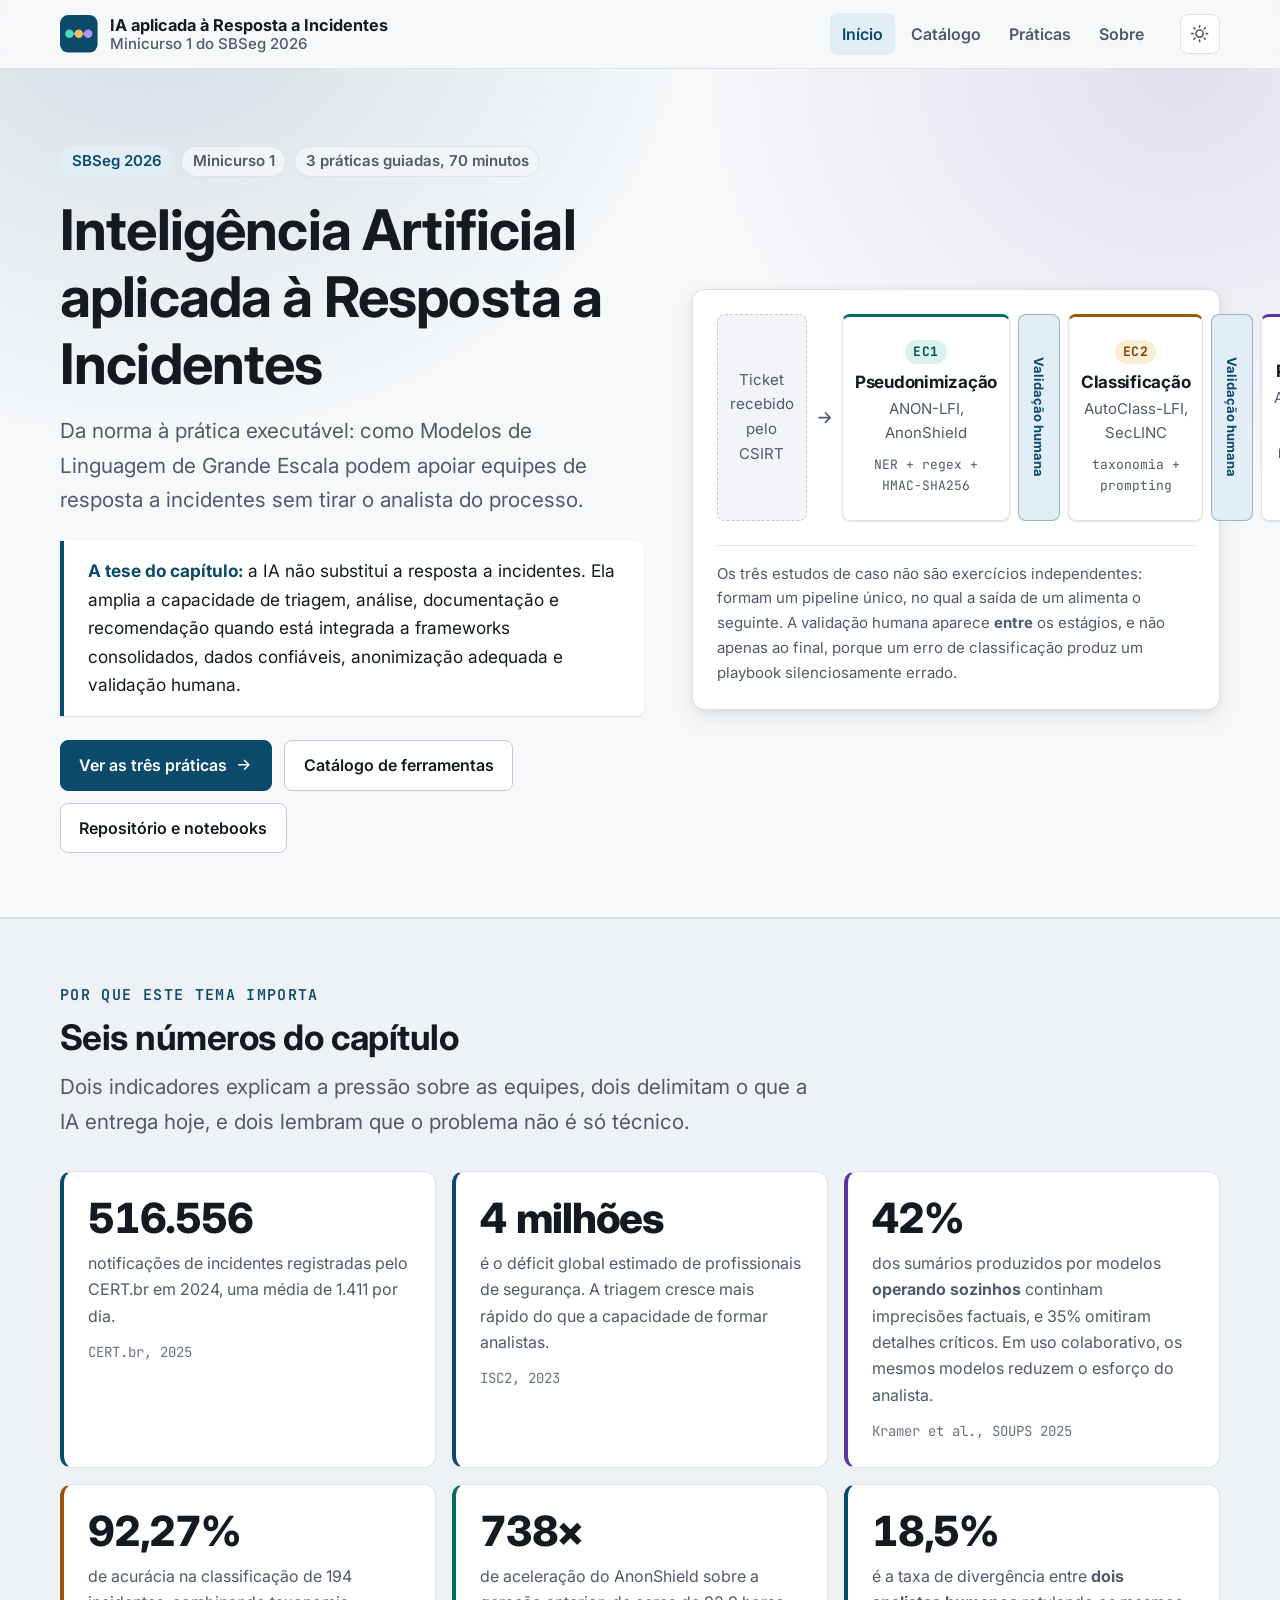
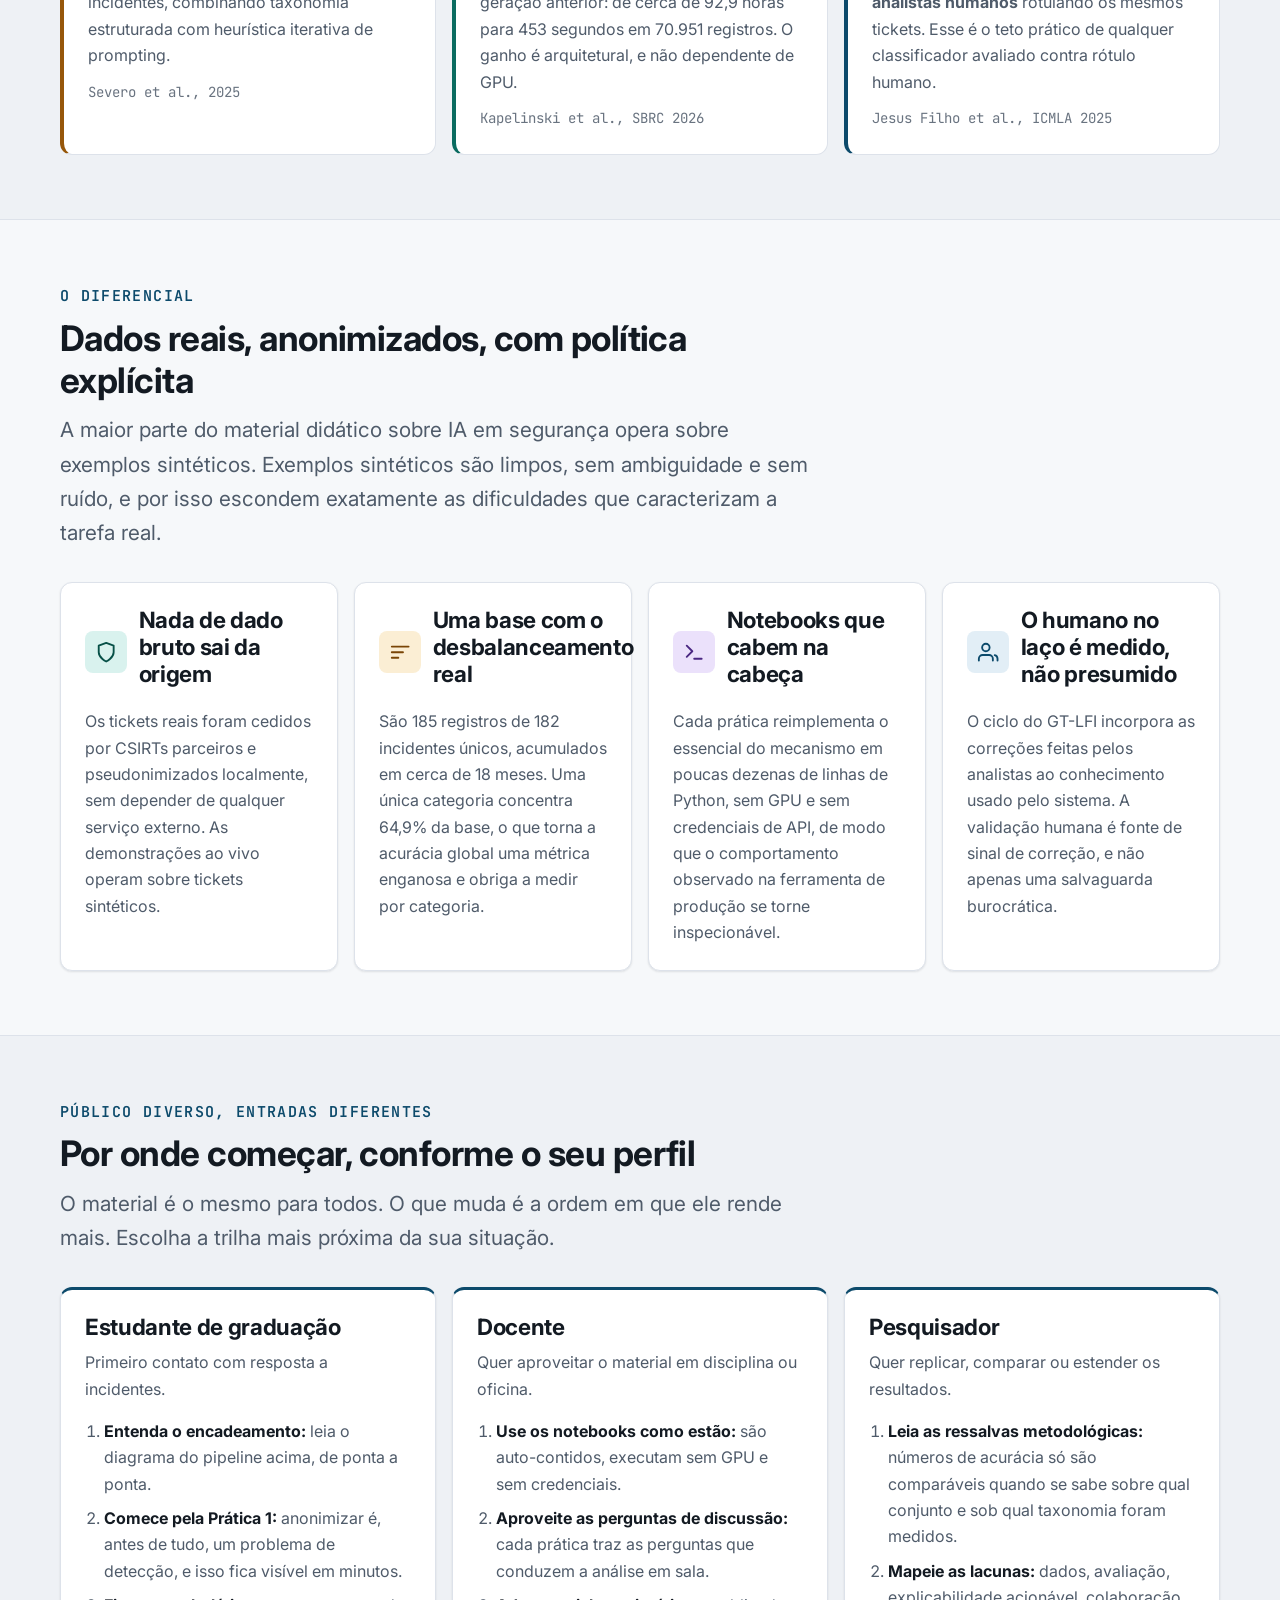
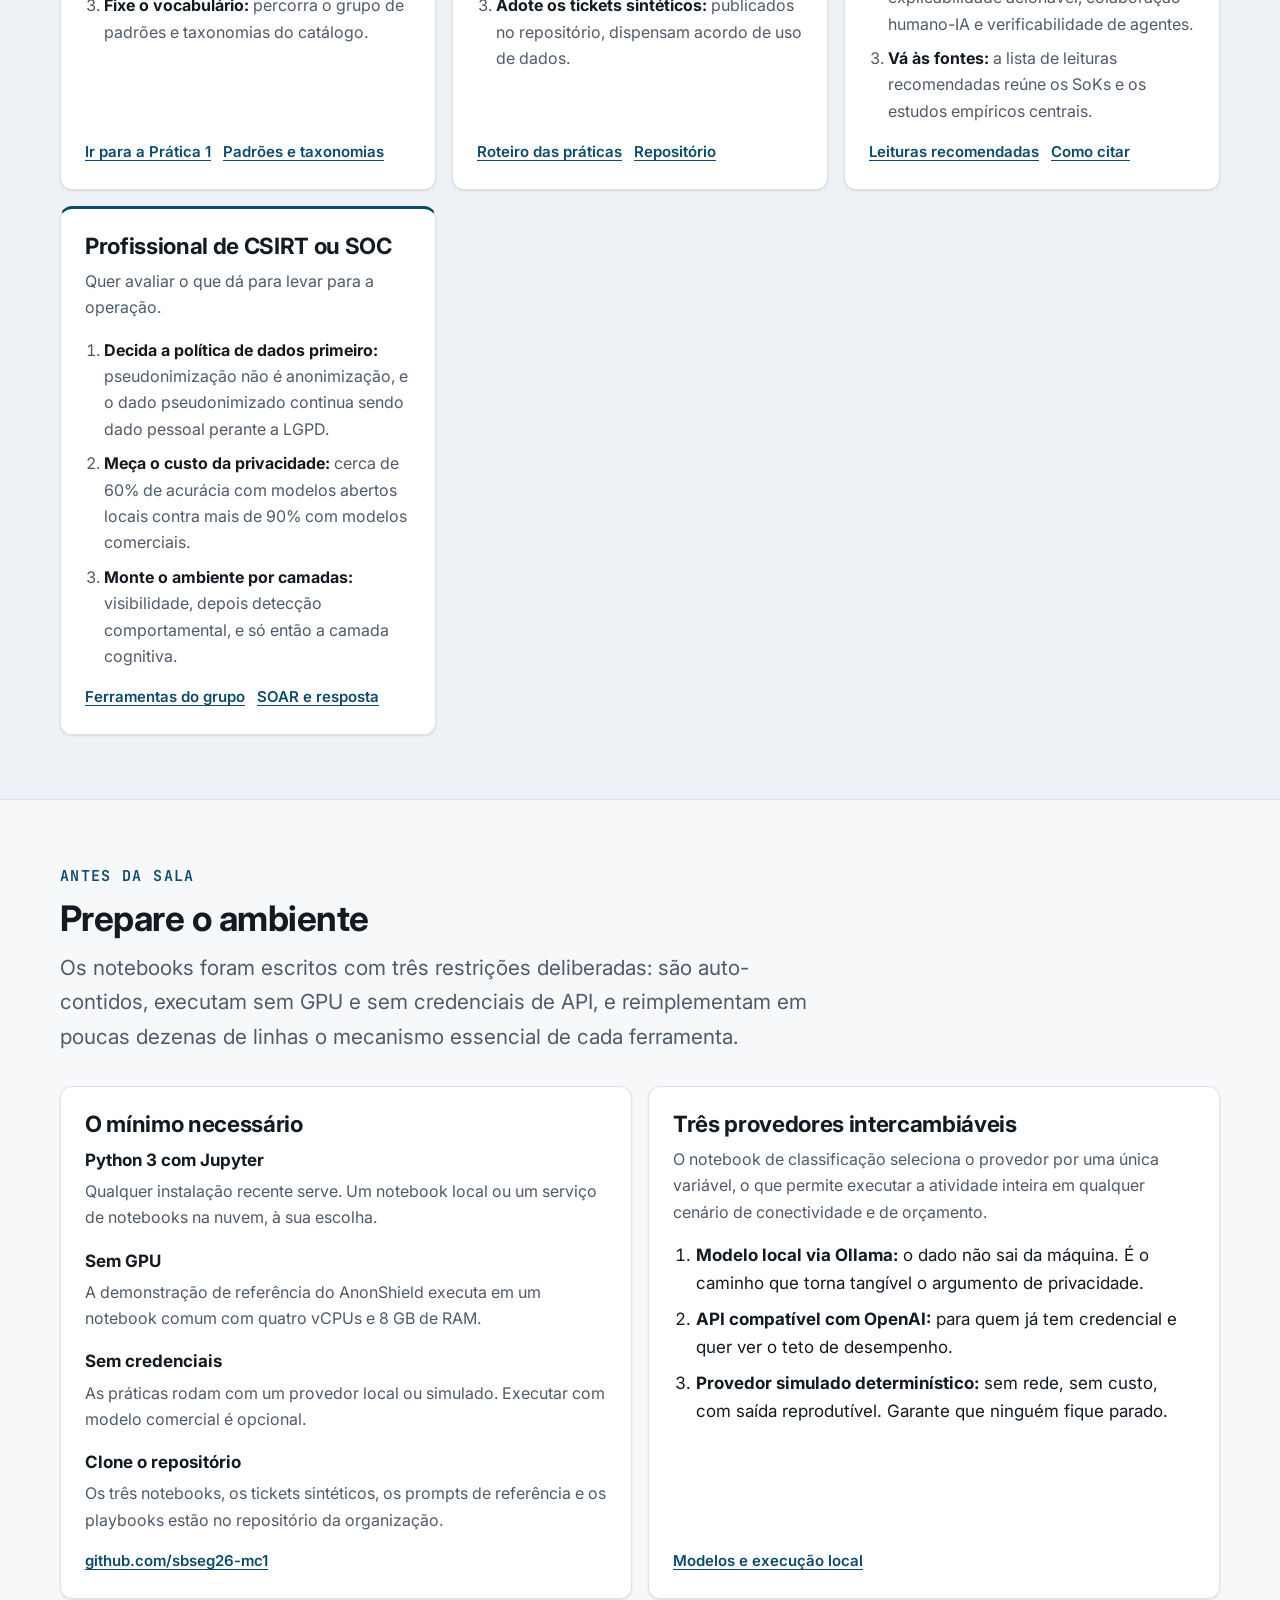
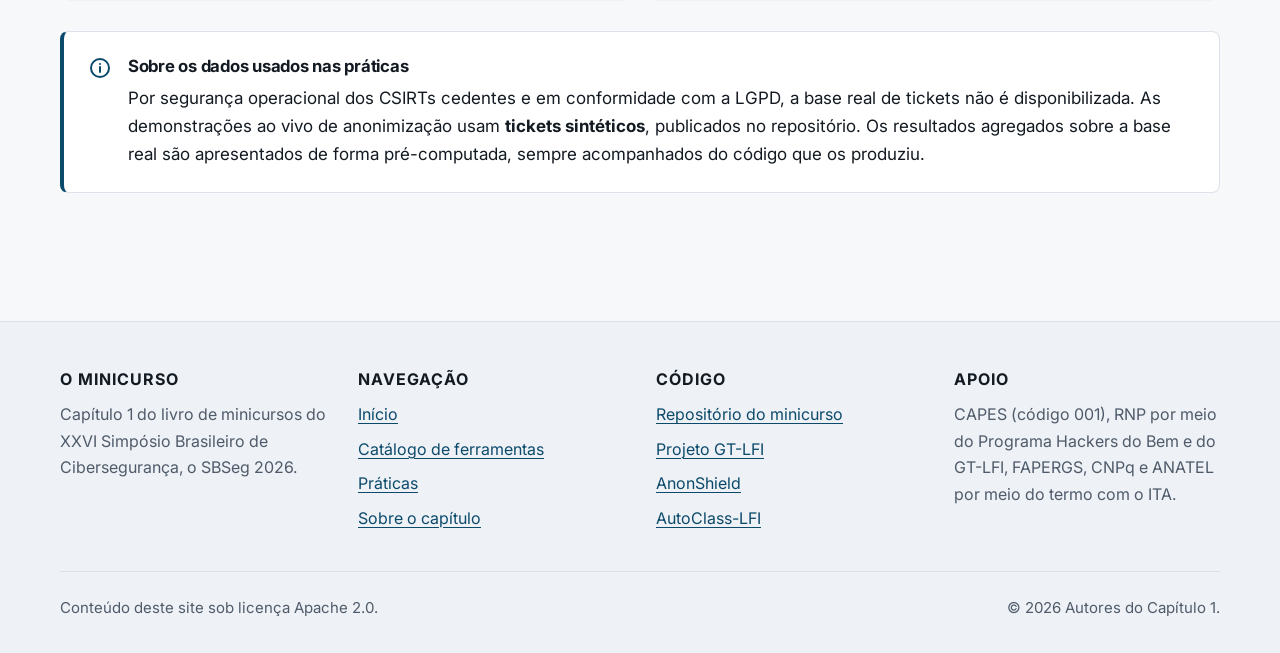
==== index.html @ 05892ab8 "Cria o site e o catálogo do Minicurso 1 do SBSeg 2026 Site estático em quatro páginas, sem etapa de " ====
<!DOCTYPE html>
<html lang="pt-BR" >
<head>
<meta charset="utf-8">
<meta name="viewport" content="width=device-width, initial-scale=1">
<title>Minicurso 1 do SBSeg 2026: IA aplicada à Resposta a Incidentes</title>
<meta name="description" content="Material do Minicurso 1 do SBSeg 2026. Pseudonimização, classificação de incidentes e geração de playbooks com IA, sobre dados reais anonimizados de CSIRTs, com validação humana em cada transição.">
<meta name="theme-color" content="#0c4a6b">
<link rel="icon" href="assets/img/favicon.svg" type="image/svg+xml">
<meta property="og:type" content="website">
<meta property="og:locale" content="pt_BR">
<meta property="og:title" content="Minicurso 1 do SBSeg 2026: IA aplicada à Resposta a Incidentes">
<meta property="og:description" content="Pseudonimização, classificação e geração de playbooks com IA, sobre dados reais anonimizados de CSIRTs.">
<meta property="og:url" content="https://sbseg26-mc1.github.io/">
<link rel="preconnect" href="https://fonts.googleapis.com">
<link rel="preconnect" href="https://fonts.gstatic.com" crossorigin>
<link rel="stylesheet" href="https://fonts.googleapis.com/css2?family=Inter:wght@400;500;600;700;800&amp;family=JetBrains+Mono:wght@400;600;700&amp;display=swap">
<link rel="stylesheet" href="assets/css/site.css">
<script>
  /* Aplica o tema salvo antes da primeira pintura, evitando piscada de cor. */
  (function () {
    try {
      var t = localStorage.getItem("tema");
      if (t) document.documentElement.setAttribute("data-theme", t);
    } catch (e) {}
  })();
</script>
</head>
<body>

<a class="skip-link" href="#conteudo">Pular para o conteúdo</a>

<header class="site-header">
  <div class="wrap site-header__inner">
    <a class="brand" href="index.html">
      <svg class="brand__mark" viewBox="0 0 32 32" aria-hidden="true">
        <rect width="32" height="32" rx="7" fill="#0c4a6b"/>
        <path d="M8 16h16" stroke="#fff" stroke-opacity=".35" stroke-width="2" stroke-linecap="round"/>
        <circle cx="8" cy="16" r="3.6" fill="#4fd8c4"/>
        <circle cx="16" cy="16" r="3.6" fill="#f2be55"/>
        <circle cx="24" cy="16" r="3.6" fill="#b494f5"/>
      </svg>
      <span>
        <span class="brand__name">IA aplicada à Resposta a Incidentes</span>
        <span class="brand__meta">Minicurso 1 do SBSeg 2026</span>
      </span>
    </a>

    <nav class="nav" id="menu" aria-label="Navegação principal">
      <a href="index.html" aria-current="page">Início</a>
      <a href="catalogo.html">Catálogo</a>
      <a href="praticas.html">Práticas</a>
      <a href="sobre.html">Sobre</a>
    </nav>

    <div class="header-actions">
      <button class="icon-btn theme-toggle" type="button" aria-label="Alternar modo claro e escuro">
        <svg class="icon-sun" viewBox="0 0 24 24" fill="none" stroke="currentColor" stroke-width="2" stroke-linecap="round" aria-hidden="true"><circle cx="12" cy="12" r="4.5"/><path d="M12 2v2M12 20v2M4.9 4.9l1.4 1.4M17.7 17.7l1.4 1.4M2 12h2M20 12h2M4.9 19.1l1.4-1.4M17.7 6.3l1.4-1.4"/></svg>
        <svg class="icon-moon" viewBox="0 0 24 24" fill="none" stroke="currentColor" stroke-width="2" stroke-linecap="round" stroke-linejoin="round" aria-hidden="true"><path d="M21 12.8A9 9 0 1 1 11.2 3a7 7 0 0 0 9.8 9.8z"/></svg>
      </button>
      <button class="icon-btn nav-toggle" type="button" aria-expanded="false" aria-controls="menu" aria-label="Abrir e fechar o menu">
        <svg viewBox="0 0 24 24" fill="none" stroke="currentColor" stroke-width="2" stroke-linecap="round" aria-hidden="true"><path d="M3 6h18M3 12h18M3 18h18"/></svg>
      </button>
    </div>
  </div>
</header>

<main id="conteudo">

<!-- ====================== HERO ====================== -->
<section class="hero">
  <div class="wrap hero__grid">
    <div>
      <div class="tag-row" style="margin-bottom: 1.25rem;">
        <span class="tag tag--base">SBSeg 2026</span>
        <span class="tag">Minicurso 1</span>
        <span class="tag">3 práticas guiadas, 70 minutos</span>
      </div>

      <h1>Inteligência Artificial aplicada à Resposta a Incidentes</h1>

      <p class="hero__lead">
        Da norma à prática executável: como Modelos de Linguagem de Grande Escala
        podem apoiar equipes de resposta a incidentes sem tirar o analista do
        processo.
      </p>

      <p class="hero__thesis">
        <strong>A tese do capítulo:</strong> a IA não substitui a resposta a
        incidentes. Ela amplia a capacidade de triagem, análise, documentação e
        recomendação quando está integrada a frameworks consolidados, dados
        confiáveis, anonimização adequada e validação humana.
      </p>

      <div class="btn-row">
        <a class="btn btn--primary" href="praticas.html">
          Ver as três práticas
          <svg viewBox="0 0 24 24" fill="none" stroke="currentColor" stroke-width="2" stroke-linecap="round" stroke-linejoin="round" aria-hidden="true"><path d="M5 12h14M13 6l6 6-6 6"/></svg>
        </a>
        <a class="btn" href="catalogo.html">Catálogo de ferramentas</a>
        <a class="btn" href="https://github.com/sbseg26-mc1">Repositório e notebooks</a>
      </div>
    </div>

    <!-- Diagrama do pipeline -->
    <div class="pipeline">
      <ol class="flow">
        <li class="flow__io">Ticket recebido pelo CSIRT</li>

        <li class="flow__arrow" aria-hidden="true">
          <svg viewBox="0 0 24 24" fill="none" stroke="currentColor" stroke-width="2" stroke-linecap="round" stroke-linejoin="round"><path d="M5 12h14M13 6l6 6-6 6"/></svg>
        </li>

        <li class="flow__stage flow__stage--ec1">
          <span class="flow__badge">EC1</span>
          <h3>Pseudonimização</h3>
          <p class="flow__tools">ANON-LFI, AnonShield</p>
          <p class="flow__note">NER + regex + HMAC-SHA256</p>
        </li>

        <li class="flow__gate">Validação humana</li>

        <li class="flow__stage flow__stage--ec2">
          <span class="flow__badge">EC2</span>
          <h3>Classificação</h3>
          <p class="flow__tools">AutoClass-LFI, SecLINC</p>
          <p class="flow__note">taxonomia + prompting</p>
        </li>

        <li class="flow__gate">Validação humana</li>

        <li class="flow__stage flow__stage--ec3">
          <span class="flow__badge">EC3</span>
          <h3>Playbook</h3>
          <p class="flow__tools">AutoClass-LFI</p>
          <p class="flow__note">Markdown, Ansible, CACAO</p>
        </li>

        <li class="flow__arrow" aria-hidden="true">
          <svg viewBox="0 0 24 24" fill="none" stroke="currentColor" stroke-width="2" stroke-linecap="round" stroke-linejoin="round"><path d="M5 12h14M13 6l6 6-6 6"/></svg>
        </li>

        <li class="flow__io">Resposta documentada e auditável</li>
      </ol>

      <p class="pipeline__caption">
        Os três estudos de caso não são exercícios independentes: formam um
        pipeline único, no qual a saída de um alimenta o seguinte. A validação
        humana aparece <strong>entre</strong> os estágios, e não apenas ao final,
        porque um erro de classificação produz um playbook silenciosamente errado.
      </p>
    </div>
  </div>
</section>

<!-- ====================== NÚMEROS ====================== -->
<section class="section section--alt">
  <div class="wrap">
    <div class="section__head">
      <span class="eyebrow">Por que este tema importa</span>
      <h2>Seis números do capítulo</h2>
      <p>
        Dois indicadores explicam a pressão sobre as equipes, dois delimitam o
        que a IA entrega hoje, e dois lembram que o problema não é só técnico.
      </p>
    </div>

    <div class="grid grid--wide">
      <div class="stat">
        <span class="stat__value">516.556</span>
        <span class="stat__label">
          notificações de incidentes registradas pelo CERT.br em 2024, uma média
          de 1.411 por dia.
        </span>
        <span class="stat__source">CERT.br, 2025</span>
      </div>

      <div class="stat">
        <span class="stat__value">4 milhões</span>
        <span class="stat__label">
          é o déficit global estimado de profissionais de segurança. A triagem
          cresce mais rápido do que a capacidade de formar analistas.
        </span>
        <span class="stat__source">ISC2, 2023</span>
      </div>

      <div class="stat stat--ec3">
        <span class="stat__value">42%</span>
        <span class="stat__label">
          dos sumários produzidos por modelos <strong>operando sozinhos</strong>
          continham imprecisões factuais, e 35% omitiram detalhes críticos. Em
          uso colaborativo, os mesmos modelos reduzem o esforço do analista.
        </span>
        <span class="stat__source">Kramer et al., SOUPS 2025</span>
      </div>

      <div class="stat stat--ec2">
        <span class="stat__value">92,27%</span>
        <span class="stat__label">
          de acurácia na classificação de 194 incidentes, combinando taxonomia
          estruturada com heurística iterativa de prompting.
        </span>
        <span class="stat__source">Severo et al., 2025</span>
      </div>

      <div class="stat stat--ec1">
        <span class="stat__value">738×</span>
        <span class="stat__label">
          de aceleração do AnonShield sobre a geração anterior: de cerca de 92,9
          horas para 453 segundos em 70.951 registros. O ganho é arquitetural, e
          não dependente de GPU.
        </span>
        <span class="stat__source">Kapelinski et al., SBRC 2026</span>
      </div>

      <div class="stat">
        <span class="stat__value">18,5%</span>
        <span class="stat__label">
          é a taxa de divergência entre <strong>dois analistas humanos</strong>
          rotulando os mesmos tickets. Esse é o teto prático de qualquer
          classificador avaliado contra rótulo humano.
        </span>
        <span class="stat__source">Jesus Filho et al., ICMLA 2025</span>
      </div>
    </div>
  </div>
</section>

<!-- ====================== O QUE TORNA ESTE MINICURSO DIFERENTE ====================== -->
<section class="section">
  <div class="wrap">
    <div class="section__head">
      <span class="eyebrow">O diferencial</span>
      <h2>Dados reais, anonimizados, com política explícita</h2>
      <p>
        A maior parte do material didático sobre IA em segurança opera sobre
        exemplos sintéticos. Exemplos sintéticos são limpos, sem ambiguidade e
        sem ruído, e por isso escondem exatamente as dificuldades que
        caracterizam a tarefa real.
      </p>
    </div>

    <div class="grid">
      <article class="card card--ec1">
        <div class="card__top">
          <span class="card__icon">
            <svg viewBox="0 0 24 24" fill="none" stroke="currentColor" stroke-width="2" stroke-linecap="round" stroke-linejoin="round" aria-hidden="true"><path d="M12 22s8-4 8-10V5l-8-3-8 3v7c0 6 8 10 8 10z"/></svg>
          </span>
          <h3>Nada de dado bruto sai da origem</h3>
        </div>
        <p>
          Os tickets reais foram cedidos por CSIRTs parceiros e pseudonimizados
          localmente, sem depender de qualquer serviço externo. As demonstrações
          ao vivo operam sobre tickets sintéticos.
        </p>
      </article>

      <article class="card card--ec2">
        <div class="card__top">
          <span class="card__icon">
            <svg viewBox="0 0 24 24" fill="none" stroke="currentColor" stroke-width="2" stroke-linecap="round" stroke-linejoin="round" aria-hidden="true"><path d="M3 6h18M3 12h12M3 18h7"/></svg>
          </span>
          <h3>Uma base com o desbalanceamento real</h3>
        </div>
        <p>
          São 185 registros de 182 incidentes únicos, acumulados em cerca de 18
          meses. Uma única categoria concentra 64,9% da base, o que torna a
          acurácia global uma métrica enganosa e obriga a medir por categoria.
        </p>
      </article>

      <article class="card card--ec3">
        <div class="card__top">
          <span class="card__icon">
            <svg viewBox="0 0 24 24" fill="none" stroke="currentColor" stroke-width="2" stroke-linecap="round" stroke-linejoin="round" aria-hidden="true"><path d="M4 17l6-6-6-6M12 19h8"/></svg>
          </span>
          <h3>Notebooks que cabem na cabeça</h3>
        </div>
        <p>
          Cada prática reimplementa o essencial do mecanismo em poucas dezenas de
          linhas de Python, sem GPU e sem credenciais de API, de modo que o
          comportamento observado na ferramenta de produção se torne
          inspecionável.
        </p>
      </article>

      <article class="card">
        <div class="card__top">
          <span class="card__icon">
            <svg viewBox="0 0 24 24" fill="none" stroke="currentColor" stroke-width="2" stroke-linecap="round" stroke-linejoin="round" aria-hidden="true"><path d="M17 21v-2a4 4 0 0 0-4-4H6a4 4 0 0 0-4 4v2"/><circle cx="9.5" cy="7" r="4"/><path d="M22 21v-2a4 4 0 0 0-3-3.87"/></svg>
          </span>
          <h3>O humano no laço é medido, não presumido</h3>
        </div>
        <p>
          O ciclo do GT-LFI incorpora as correções feitas pelos analistas ao
          conhecimento usado pelo sistema. A validação humana é fonte de sinal de
          correção, e não apenas uma salvaguarda burocrática.
        </p>
      </article>
    </div>
  </div>
</section>

<!-- ====================== TRILHAS POR PERFIL ====================== -->
<section class="section section--alt">
  <div class="wrap">
    <div class="section__head">
      <span class="eyebrow">Público diverso, entradas diferentes</span>
      <h2>Por onde começar, conforme o seu perfil</h2>
      <p>
        O material é o mesmo para todos. O que muda é a ordem em que ele rende
        mais. Escolha a trilha mais próxima da sua situação.
      </p>
    </div>

    <div class="grid grid--wide">
      <article class="card track">
        <h3>Estudante de graduação</h3>
        <p>Primeiro contato com resposta a incidentes.</p>
        <ol>
          <li><strong>Entenda o encadeamento:</strong> leia o diagrama do pipeline acima, de ponta a ponta.</li>
          <li><strong>Comece pela Prática 1:</strong> anonimizar é, antes de tudo, um problema de detecção, e isso fica visível em minutos.</li>
          <li><strong>Fixe o vocabulário:</strong> percorra o grupo de padrões e taxonomias do catálogo.</li>
        </ol>
        <div class="card__links">
          <a href="praticas.html#pratica-1">Ir para a Prática 1</a>
          <a href="catalogo.html#padroes">Padrões e taxonomias</a>
        </div>
      </article>

      <article class="card track">
        <h3>Docente</h3>
        <p>Quer aproveitar o material em disciplina ou oficina.</p>
        <ol>
          <li><strong>Use os notebooks como estão:</strong> são auto-contidos, executam sem GPU e sem credenciais.</li>
          <li><strong>Aproveite as perguntas de discussão:</strong> cada prática traz as perguntas que conduzem a análise em sala.</li>
          <li><strong>Adote os tickets sintéticos:</strong> publicados no repositório, dispensam acordo de uso de dados.</li>
        </ol>
        <div class="card__links">
          <a href="praticas.html">Roteiro das práticas</a>
          <a href="https://github.com/sbseg26-mc1">Repositório</a>
        </div>
      </article>

      <article class="card track">
        <h3>Pesquisador</h3>
        <p>Quer replicar, comparar ou estender os resultados.</p>
        <ol>
          <li><strong>Leia as ressalvas metodológicas:</strong> números de acurácia só são comparáveis quando se sabe sobre qual conjunto e sob qual taxonomia foram medidos.</li>
          <li><strong>Mapeie as lacunas:</strong> dados, avaliação, explicabilidade acionável, colaboração humano-IA e verificabilidade de agentes.</li>
          <li><strong>Vá às fontes:</strong> a lista de leituras recomendadas reúne os SoKs e os estudos empíricos centrais.</li>
        </ol>
        <div class="card__links">
          <a href="sobre.html#leituras">Leituras recomendadas</a>
          <a href="sobre.html#como-citar">Como citar</a>
        </div>
      </article>

      <article class="card track">
        <h3>Profissional de CSIRT ou SOC</h3>
        <p>Quer avaliar o que dá para levar para a operação.</p>
        <ol>
          <li><strong>Decida a política de dados primeiro:</strong> pseudonimização não é anonimização, e o dado pseudonimizado continua sendo dado pessoal perante a LGPD.</li>
          <li><strong>Meça o custo da privacidade:</strong> cerca de 60% de acurácia com modelos abertos locais contra mais de 90% com modelos comerciais.</li>
          <li><strong>Monte o ambiente por camadas:</strong> visibilidade, depois detecção comportamental, e só então a camada cognitiva.</li>
        </ol>
        <div class="card__links">
          <a href="catalogo.html#grupo">Ferramentas do grupo</a>
          <a href="catalogo.html#soar">SOAR e resposta</a>
        </div>
      </article>
    </div>
  </div>
</section>

<!-- ====================== PREPARO ====================== -->
<section class="section">
  <div class="wrap">
    <div class="section__head">
      <span class="eyebrow">Antes da sala</span>
      <h2>Prepare o ambiente</h2>
      <p>
        Os notebooks foram escritos com três restrições deliberadas: são
        auto-contidos, executam sem GPU e sem credenciais de API, e
        reimplementam em poucas dezenas de linhas o mecanismo essencial de cada
        ferramenta.
      </p>
    </div>

    <div class="grid grid--2">
      <div class="card">
        <h3>O mínimo necessário</h3>
        <dl class="deflist">
          <dt>Python 3 com Jupyter</dt>
          <dd>Qualquer instalação recente serve. Um notebook local ou um serviço de notebooks na nuvem, à sua escolha.</dd>
          <dt>Sem GPU</dt>
          <dd>A demonstração de referência do AnonShield executa em um notebook comum com quatro vCPUs e 8 GB de RAM.</dd>
          <dt>Sem credenciais</dt>
          <dd>As práticas rodam com um provedor local ou simulado. Executar com modelo comercial é opcional.</dd>
          <dt>Clone o repositório</dt>
          <dd>Os três notebooks, os tickets sintéticos, os prompts de referência e os playbooks estão no repositório da organização.</dd>
        </dl>
        <div class="card__links">
          <a href="https://github.com/sbseg26-mc1">github.com/sbseg26-mc1</a>
        </div>
      </div>

      <div class="card">
        <h3>Três provedores intercambiáveis</h3>
        <p>
          O notebook de classificação seleciona o provedor por uma única
          variável, o que permite executar a atividade inteira em qualquer
          cenário de conectividade e de orçamento.
        </p>
        <ol>
          <li><strong>Modelo local via Ollama:</strong> o dado não sai da máquina. É o caminho que torna tangível o argumento de privacidade.</li>
          <li><strong>API compatível com OpenAI:</strong> para quem já tem credencial e quer ver o teto de desempenho.</li>
          <li><strong>Provedor simulado determinístico:</strong> sem rede, sem custo, com saída reprodutível. Garante que ninguém fique parado.</li>
        </ol>
        <div class="card__links">
          <a href="catalogo.html#modelos">Modelos e execução local</a>
        </div>
      </div>
    </div>

    <div class="callout" style="margin-top: 2rem;">
      <span class="callout__icon">
        <svg viewBox="0 0 24 24" fill="none" stroke="currentColor" stroke-width="2" stroke-linecap="round" stroke-linejoin="round" aria-hidden="true"><circle cx="12" cy="12" r="9"/><path d="M12 16v-5M12 8h.01"/></svg>
      </span>
      <div>
        <h3>Sobre os dados usados nas práticas</h3>
        <p>
          Por segurança operacional dos CSIRTs cedentes e em conformidade com a
          LGPD, a base real de tickets não é disponibilizada. As demonstrações ao
          vivo de anonimização usam <strong>tickets sintéticos</strong>,
          publicados no repositório. Os resultados agregados sobre a base real
          são apresentados de forma pré-computada, sempre acompanhados do código
          que os produziu.
        </p>
      </div>
    </div>
  </div>
</section>

</main>

<footer class="site-footer">
  <div class="wrap">
    <div class="site-footer__grid">
      <div>
        <h4>O minicurso</h4>
        <p>
          Capítulo 1 do livro de minicursos do XXVI Simpósio Brasileiro de
          Cibersegurança, o SBSeg 2026.
        </p>
      </div>
      <div>
        <h4>Navegação</h4>
        <ul>
          <li><a href="index.html">Início</a></li>
          <li><a href="catalogo.html">Catálogo de ferramentas</a></li>
          <li><a href="praticas.html">Práticas</a></li>
          <li><a href="sobre.html">Sobre o capítulo</a></li>
        </ul>
      </div>
      <div>
        <h4>Código</h4>
        <ul>
          <li><a href="https://github.com/sbseg26-mc1">Repositório do minicurso</a></li>
          <li><a href="https://gt-rnp-lfi.github.io/home/">Projeto GT-LFI</a></li>
          <li><a href="https://github.com/AnonShield/tool">AnonShield</a></li>
          <li><a href="https://github.com/gt-rnp-lfi/lfi-autoclass">AutoClass-LFI</a></li>
        </ul>
      </div>
      <div>
        <h4>Apoio</h4>
        <p>
          CAPES (código 001), RNP por meio do Programa Hackers do Bem e do
          GT-LFI, FAPERGS, CNPq e ANATEL por meio do termo com o ITA.
        </p>
      </div>
    </div>

    <div class="site-footer__bottom">
      <span>Conteúdo deste site sob licença Apache 2.0.</span>
      <span>&copy; <span data-ano>2026</span> Autores do Capítulo 1.</span>
    </div>
  </div>
</footer>

<script src="assets/js/site.js" defer></script>
</body>
</html>
---- assets/css/site.css ----
/* =========================================================================
   Minicurso 1 do SBSeg 2026
   Inteligência Artificial aplicada à Resposta a Incidentes
   Folha de estilo única. Sem framework, sem build.
   ========================================================================= */

/* -------------------------------------------------------------------------
   1. Tokens
   ------------------------------------------------------------------------- */

:root {
  /* Neutros */
  --bg: #f6f8fa;
  --bg-alt: #eef1f5;
  --surface: #ffffff;
  --surface-2: #f2f4f8;
  --border: #dde2ea;
  --border-strong: #c3ccd8;
  --text: #131a22;
  --text-muted: #4f5b6a;

  /* Primária */
  --primary: #0c4a6b;
  --primary-hover: #073650;
  --primary-soft: #e2eef6;
  --primary-contrast: #ffffff;

  /* Acentos dos três estudos de caso */
  --ec1: #0a6b60;
  --ec1-bg: #d9f2ee;
  --ec1-fg: #075047;

  --ec2: #96570a;
  --ec2-bg: #fbeed4;
  --ec2-fg: #7a4506;

  --ec3: #5c34a0;
  --ec3-bg: #ebe1fb;
  --ec3-fg: #4a2782;

  /* Sinalização */
  --warn-bg: #fdf3d8;
  --warn-border: #e5b93f;
  --warn-fg: #6b4a05;

  /* Sombras */
  --shadow-sm: 0 1px 2px rgba(19, 26, 34, 0.06),
               0 1px 3px rgba(19, 26, 34, 0.05);
  --shadow-md: 0 2px 6px rgba(19, 26, 34, 0.07),
               0 8px 24px rgba(19, 26, 34, 0.07);

  /* Tipografia */
  --font-sans: "Inter", -apple-system, BlinkMacSystemFont, "Segoe UI", Roboto,
               "Helvetica Neue", Arial, sans-serif;
  --font-mono: "JetBrains Mono", ui-monospace, SFMono-Regular, "SF Mono",
               Menlo, Consolas, "Liberation Mono", monospace;

  --fs-hero: clamp(2.15rem, 1.35rem + 3.4vw, 3.5rem);
  --fs-h2: clamp(1.6rem, 1.24rem + 1.5vw, 2.2rem);
  --fs-h3: clamp(1.2rem, 1.1rem + 0.45vw, 1.4rem);
  --fs-lead: clamp(1.12rem, 1.04rem + 0.4vw, 1.3rem);
  --fs-body: 1.0625rem;
  --fs-sm: 1rem;
  --fs-label: 0.9375rem;

  /* Espaçamento */
  --sp-1: 0.25rem;
  --sp-2: 0.5rem;
  --sp-3: 0.75rem;
  --sp-4: 1rem;
  --sp-5: 1.5rem;
  --sp-6: 2rem;
  --sp-7: 3rem;
  --sp-8: 4rem;
  --sp-9: 6rem;

  /* Formas */
  --radius: 12px;
  --radius-sm: 8px;
  --radius-pill: 999px;
  --wrap: 1160px;
  --prose: 68ch;
}

@media (prefers-color-scheme: dark) {
  :root:not([data-theme="light"]) {
    --bg: #0d1218;
    --bg-alt: #111820;
    --surface: #161e27;
    --surface-2: #1c2631;
    --border: #2a3543;
    --border-strong: #3b4859;
    --text: #e7edf4;
    --text-muted: #a2b0c0;

    --primary: #64b9e4;
    --primary-hover: #8fcfef;
    --primary-soft: #12293a;
    --primary-contrast: #06121b;

    --ec1: #4fd8c4;
    --ec1-bg: #0c352f;
    --ec1-fg: #7fe6d6;

    --ec2: #f2be55;
    --ec2-bg: #3a2b0c;
    --ec2-fg: #f7d488;

    --ec3: #b494f5;
    --ec3-bg: #2b2145;
    --ec3-fg: #c9b1fa;

    --warn-bg: #38290a;
    --warn-border: #a37f1e;
    --warn-fg: #f2d68d;

    --shadow-sm: 0 1px 2px rgba(0, 0, 0, 0.4);
    --shadow-md: 0 2px 6px rgba(0, 0, 0, 0.35),
                 0 10px 30px rgba(0, 0, 0, 0.35);
  }
}

:root[data-theme="dark"] {
  --bg: #0d1218;
  --bg-alt: #111820;
  --surface: #161e27;
  --surface-2: #1c2631;
  --border: #2a3543;
  --border-strong: #3b4859;
  --text: #e7edf4;
  --text-muted: #a2b0c0;

  --primary: #64b9e4;
  --primary-hover: #8fcfef;
  --primary-soft: #12293a;
  --primary-contrast: #06121b;

  --ec1: #4fd8c4;
  --ec1-bg: #0c352f;
  --ec1-fg: #7fe6d6;

  --ec2: #f2be55;
  --ec2-bg: #3a2b0c;
  --ec2-fg: #f7d488;

  --ec3: #b494f5;
  --ec3-bg: #2b2145;
  --ec3-fg: #c9b1fa;

  --warn-bg: #38290a;
  --warn-border: #a37f1e;
  --warn-fg: #f2d68d;

  --shadow-sm: 0 1px 2px rgba(0, 0, 0, 0.4);
  --shadow-md: 0 2px 6px rgba(0, 0, 0, 0.35),
               0 10px 30px rgba(0, 0, 0, 0.35);
}

/* -------------------------------------------------------------------------
   2. Base
   ------------------------------------------------------------------------- */

*,
*::before,
*::after {
  box-sizing: border-box;
}

html {
  scroll-behavior: smooth;
  scroll-padding-top: 5.5rem;
  -webkit-text-size-adjust: 100%;
}

body {
  margin: 0;
  background: var(--bg);
  color: var(--text);
  font-family: var(--font-sans);
  font-size: var(--fs-body);
  line-height: 1.65;
  -webkit-font-smoothing: antialiased;
  overflow-wrap: break-word;
}

h1, h2, h3, h4 {
  margin: 0 0 var(--sp-3);
  line-height: 1.2;
  letter-spacing: -0.015em;
  font-weight: 700;
}

h1 { font-size: var(--fs-hero); }
h2 { font-size: var(--fs-h2); }
h3 { font-size: var(--fs-h3); }
h4 { font-size: 1.0625rem; }

p { margin: 0 0 var(--sp-4); }
p:last-child { margin-bottom: 0; }

a {
  color: var(--primary);
  text-decoration-thickness: 1px;
  text-underline-offset: 0.18em;
}

a:hover { color: var(--primary-hover); }

:focus-visible {
  outline: 3px solid var(--primary);
  outline-offset: 2px;
  border-radius: 4px;
}

img, svg { max-width: 100%; }

code, kbd, samp, pre {
  font-family: var(--font-mono);
  font-size: 0.94em;
}

code {
  background: var(--surface-2);
  border: 1px solid var(--border);
  border-radius: 5px;
  padding: 0.1em 0.36em;
}

pre {
  background: var(--surface-2);
  border: 1px solid var(--border);
  border-radius: var(--radius-sm);
  padding: var(--sp-4);
  overflow-x: auto;
  font-size: var(--fs-label);
  line-height: 1.6;
}

pre code {
  background: none;
  border: 0;
  padding: 0;
}

ul, ol { margin: 0 0 var(--sp-4); padding-left: 1.35em; }
li { margin-bottom: var(--sp-2); }
li:last-child { margin-bottom: 0; }

hr {
  border: 0;
  border-top: 1px solid var(--border);
  margin: var(--sp-7) 0;
}

.skip-link {
  position: absolute;
  left: var(--sp-4);
  top: -6rem;
  z-index: 200;
  background: var(--primary);
  color: var(--primary-contrast);
  padding: var(--sp-3) var(--sp-4);
  border-radius: var(--radius-sm);
  font-weight: 600;
  transition: top 0.15s ease;
}

.skip-link:focus {
  top: var(--sp-4);
  color: var(--primary-contrast);
}

.visually-hidden {
  position: absolute;
  width: 1px; height: 1px;
  padding: 0; margin: -1px;
  overflow: hidden;
  clip: rect(0 0 0 0);
  white-space: nowrap;
}

/* -------------------------------------------------------------------------
   3. Layout
   ------------------------------------------------------------------------- */

.wrap {
  width: min(100% - 2.5rem, var(--wrap));
  margin-inline: auto;
}

.section {
  padding-block: var(--sp-8);
}

.section--tight { padding-block: var(--sp-7); }

.section--alt {
  background: var(--bg-alt);
  border-block: 1px solid var(--border);
}

.section__head {
  max-width: var(--prose);
  margin-bottom: var(--sp-6);
}

.section__head p {
  color: var(--text-muted);
  font-size: var(--fs-lead);
}

.eyebrow {
  display: block;
  font-family: var(--font-mono);
  font-size: var(--fs-label);
  font-weight: 600;
  letter-spacing: 0.09em;
  text-transform: uppercase;
  color: var(--primary);
  margin-bottom: var(--sp-2);
}

.prose { max-width: var(--prose); }

.grid {
  display: grid;
  gap: var(--sp-4);
  grid-template-columns: repeat(auto-fit, minmax(min(100%, 17rem), 1fr));
}

.grid--2 {
  grid-template-columns: repeat(auto-fit, minmax(min(100%, 24rem), 1fr));
}

.grid--wide {
  grid-template-columns: repeat(auto-fit, minmax(min(100%, 20rem), 1fr));
}

/* -------------------------------------------------------------------------
   4. Cabeçalho e navegação
   ------------------------------------------------------------------------- */

.site-header {
  position: sticky;
  top: 0;
  z-index: 100;
  background: color-mix(in srgb, var(--bg) 88%, transparent);
  backdrop-filter: blur(10px);
  border-bottom: 1px solid var(--border);
}

.site-header__inner {
  display: flex;
  align-items: center;
  gap: var(--sp-4);
  min-height: 4.25rem;
}

.brand {
  display: flex;
  align-items: center;
  gap: var(--sp-3);
  font-weight: 700;
  color: var(--text);
  text-decoration: none;
  line-height: 1.2;
}

.brand:hover { color: var(--text); }

.brand__mark {
  flex: none;
  width: 2.35rem;
  height: 2.35rem;
}

.brand__name { font-size: 1.02rem; }

.brand__meta {
  display: block;
  font-size: var(--fs-label);
  font-weight: 500;
  color: var(--text-muted);
}

.nav {
  margin-left: auto;
  display: flex;
  align-items: center;
  gap: var(--sp-1);
}

.nav a {
  display: block;
  padding: var(--sp-2) var(--sp-3);
  border-radius: var(--radius-sm);
  color: var(--text-muted);
  text-decoration: none;
  font-weight: 600;
  font-size: var(--fs-sm);
}

.nav a:hover {
  background: var(--surface-2);
  color: var(--text);
}

.nav a[aria-current="page"] {
  color: var(--primary);
  background: var(--primary-soft);
}

.header-actions {
  display: flex;
  align-items: center;
  gap: var(--sp-2);
  margin-left: var(--sp-2);
}

.icon-btn {
  display: inline-flex;
  align-items: center;
  justify-content: center;
  width: 2.5rem;
  height: 2.5rem;
  padding: 0;
  border: 1px solid var(--border);
  border-radius: var(--radius-sm);
  background: var(--surface);
  color: var(--text-muted);
  cursor: pointer;
}

.icon-btn:hover {
  color: var(--text);
  border-color: var(--border-strong);
}

.icon-btn svg { width: 1.2rem; height: 1.2rem; }

.nav-toggle { display: none; }

.theme-toggle .icon-moon { display: none; }
:root[data-theme="dark"] .theme-toggle .icon-sun { display: none; }
:root[data-theme="dark"] .theme-toggle .icon-moon { display: block; }

@media (prefers-color-scheme: dark) {
  :root:not([data-theme="light"]) .theme-toggle .icon-sun { display: none; }
  :root:not([data-theme="light"]) .theme-toggle .icon-moon { display: block; }
}

@media (max-width: 860px) {
  .nav-toggle { display: inline-flex; }

  .nav {
    display: none;
    position: absolute;
    left: 0;
    right: 0;
    top: 100%;
    flex-direction: column;
    align-items: stretch;
    gap: 0;
    padding: var(--sp-3);
    background: var(--surface);
    border-bottom: 1px solid var(--border);
    box-shadow: var(--shadow-md);
  }

  .nav[data-open="true"] { display: flex; }

  .nav a {
    padding: var(--sp-3);
    font-size: 1.05rem;
  }

  .header-actions { margin-left: auto; }
}

/* -------------------------------------------------------------------------
   5. Botões e etiquetas
   ------------------------------------------------------------------------- */

.btn {
  display: inline-flex;
  align-items: center;
  justify-content: center;
  gap: var(--sp-2);
  padding: 0.7rem 1.15rem;
  border: 1px solid var(--border-strong);
  border-radius: var(--radius-sm);
  background: var(--surface);
  color: var(--text);
  font: inherit;
  font-weight: 600;
  font-size: var(--fs-sm);
  text-decoration: none;
  cursor: pointer;
  transition: background 0.14s ease, border-color 0.14s ease,
              transform 0.14s ease;
}

.btn:hover {
  background: var(--surface-2);
  border-color: var(--text-muted);
  color: var(--text);
  transform: translateY(-1px);
}

.btn--primary {
  background: var(--primary);
  border-color: var(--primary);
  color: var(--primary-contrast);
}

.btn--primary:hover {
  background: var(--primary-hover);
  border-color: var(--primary-hover);
  color: var(--primary-contrast);
}

.btn svg { width: 1.1rem; height: 1.1rem; flex: none; }

.btn-row {
  display: flex;
  flex-wrap: wrap;
  gap: var(--sp-3);
}

.tag {
  display: inline-flex;
  align-items: center;
  gap: 0.4em;
  padding: 0.22em 0.7em;
  border-radius: var(--radius-pill);
  background: var(--surface-2);
  border: 1px solid var(--border);
  color: var(--text-muted);
  font-size: var(--fs-label);
  font-weight: 600;
  line-height: 1.5;
}

.tag--ec1 { background: var(--ec1-bg); color: var(--ec1-fg); border-color: transparent; }
.tag--ec2 { background: var(--ec2-bg); color: var(--ec2-fg); border-color: transparent; }
.tag--ec3 { background: var(--ec3-bg); color: var(--ec3-fg); border-color: transparent; }
.tag--base { background: var(--primary-soft); color: var(--primary); border-color: transparent; }

.tag-row {
  display: flex;
  flex-wrap: wrap;
  gap: var(--sp-2);
}

/* -------------------------------------------------------------------------
   6. Hero
   ------------------------------------------------------------------------- */

.hero {
  position: relative;
  overflow: hidden;
  padding-block: clamp(var(--sp-7), 6vw, var(--sp-9)) var(--sp-8);
  background:
    radial-gradient(ellipse 70% 90% at 12% -10%,
      color-mix(in srgb, var(--primary) 15%, transparent), transparent 60%),
    radial-gradient(ellipse 60% 80% at 92% 0%,
      color-mix(in srgb, var(--ec3) 12%, transparent), transparent 62%);
  border-bottom: 1px solid var(--border);
}

.hero__grid {
  display: grid;
  gap: var(--sp-7);
  grid-template-columns: minmax(0, 1.05fr) minmax(0, 0.95fr);
  align-items: center;
}

@media (max-width: 900px) {
  .hero__grid { grid-template-columns: 1fr; gap: var(--sp-6); }
}

.hero h1 { margin-bottom: var(--sp-4); }

.hero__lead {
  font-size: var(--fs-lead);
  color: var(--text-muted);
  max-width: 46ch;
  margin-bottom: var(--sp-5);
}

.hero__thesis {
  margin: 0 0 var(--sp-5);
  padding: var(--sp-4) var(--sp-5);
  border-left: 4px solid var(--primary);
  background: var(--surface);
  border-radius: 0 var(--radius-sm) var(--radius-sm) 0;
  box-shadow: var(--shadow-sm);
  font-size: 1.08rem;
}

.hero__thesis strong { color: var(--primary); }

/* -------------------------------------------------------------------------
   7. Cartões
   ------------------------------------------------------------------------- */

.card {
  display: flex;
  flex-direction: column;
  padding: var(--sp-5);
  background: var(--surface);
  border: 1px solid var(--border);
  border-radius: var(--radius);
  box-shadow: var(--shadow-sm);
}

.card h3 { margin-bottom: var(--sp-2); }

.card p {
  color: var(--text-muted);
  font-size: var(--fs-sm);
}

.card__top {
  display: flex;
  align-items: center;
  gap: var(--sp-3);
  margin-bottom: var(--sp-3);
}

.card__icon {
  flex: none;
  display: inline-flex;
  align-items: center;
  justify-content: center;
  width: 2.6rem;
  height: 2.6rem;
  border-radius: var(--radius-sm);
  background: var(--primary-soft);
  color: var(--primary);
}

.card__icon svg { width: 1.4rem; height: 1.4rem; }

.card--ec1 .card__icon { background: var(--ec1-bg); color: var(--ec1-fg); }
.card--ec2 .card__icon { background: var(--ec2-bg); color: var(--ec2-fg); }
.card--ec3 .card__icon { background: var(--ec3-bg); color: var(--ec3-fg); }

.card__links {
  display: flex;
  flex-wrap: wrap;
  gap: var(--sp-3);
  margin-top: auto;
  padding-top: var(--sp-4);
  font-size: var(--fs-label);
  font-weight: 600;
}

/* Trilhas por perfil */
.track {
  border-top: 3px solid var(--primary);
}

.track ol {
  margin: 0;
  padding-left: 1.2em;
  font-size: var(--fs-sm);
  color: var(--text-muted);
}

.track ol strong { color: var(--text); }

/* -------------------------------------------------------------------------
   8. Números
   ------------------------------------------------------------------------- */

.stat {
  padding: var(--sp-5);
  background: var(--surface);
  border: 1px solid var(--border);
  border-radius: var(--radius);
  border-left: 4px solid var(--primary);
}

.stat--ec1 { border-left-color: var(--ec1); }
.stat--ec2 { border-left-color: var(--ec2); }
.stat--ec3 { border-left-color: var(--ec3); }

.stat__value {
  display: block;
  font-size: clamp(1.9rem, 1.5rem + 1.6vw, 2.6rem);
  font-weight: 800;
  line-height: 1.1;
  letter-spacing: -0.03em;
  color: var(--text);
  font-variant-numeric: tabular-nums;
}

.stat__label {
  display: block;
  margin-top: var(--sp-2);
  font-size: var(--fs-sm);
  color: var(--text-muted);
}

.stat__source {
  display: block;
  margin-top: var(--sp-3);
  font-family: var(--font-mono);
  font-size: 0.875rem;
  color: var(--text-muted);
  opacity: 0.85;
}

/* -------------------------------------------------------------------------
   9. Diagrama do pipeline

   Construído com HTML e CSS, e não com SVG, por três razões: o texto continua
   sendo texto (selecionável, traduzível, lido por leitor de tela), o tamanho
   da fonte não encolhe junto com a largura da tela, e as cores acompanham o
   tema claro ou escuro sem duplicação de arquivo.
   ------------------------------------------------------------------------- */

.pipeline {
  padding: var(--sp-5);
  background: var(--surface);
  border: 1px solid var(--border);
  border-radius: var(--radius);
  box-shadow: var(--shadow-md);
}

.flow {
  display: flex;
  align-items: stretch;
  gap: var(--sp-2);
  list-style: none;
  margin: 0;
  padding: 0;
}

.flow > li { margin: 0; }

.flow__io,
.flow__stage,
.flow__gate {
  display: flex;
  flex-direction: column;
  justify-content: center;
  padding: var(--sp-3);
  border-radius: var(--radius-sm);
  text-align: center;
}

.flow__io {
  flex: 0 1 7.5rem;
  background: var(--surface-2);
  border: 1px dashed var(--border-strong);
  font-size: var(--fs-label);
  color: var(--text-muted);
}

.flow__stage {
  flex: 1 1 0;
  border: 1px solid var(--border);
  background: var(--surface);
  box-shadow: var(--shadow-sm);
}

.flow__stage--ec1 { border-top: 3px solid var(--ec1); }
.flow__stage--ec2 { border-top: 3px solid var(--ec2); }
.flow__stage--ec3 { border-top: 3px solid var(--ec3); }

.flow__badge {
  align-self: center;
  margin-bottom: var(--sp-2);
  padding: 0.12em 0.6em;
  border-radius: var(--radius-pill);
  font-family: var(--font-mono);
  font-size: 0.8125rem;
  font-weight: 700;
  letter-spacing: 0.05em;
}

.flow__stage--ec1 .flow__badge { background: var(--ec1-bg); color: var(--ec1-fg); }
.flow__stage--ec2 .flow__badge { background: var(--ec2-bg); color: var(--ec2-fg); }
.flow__stage--ec3 .flow__badge { background: var(--ec3-bg); color: var(--ec3-fg); }

.flow__stage h3 {
  margin: 0 0 var(--sp-1);
  font-size: 1.0625rem;
}

.flow__tools {
  margin: 0;
  font-size: var(--fs-label);
  color: var(--text-muted);
}

.flow__note {
  margin: var(--sp-2) 0 0;
  font-family: var(--font-mono);
  font-size: 0.8125rem;
  color: var(--text-muted);
}

.flow__gate {
  flex: 0 0 2.6rem;
  padding: var(--sp-2) 0;
  background: var(--primary-soft);
  border: 1px solid color-mix(in srgb, var(--primary) 35%, transparent);
  color: var(--primary);
  font-size: 0.8125rem;
  font-weight: 700;
  line-height: 1.25;
  writing-mode: vertical-rl;
  align-items: center;
  text-orientation: mixed;
}

.flow__arrow {
  display: flex;
  align-items: center;
  color: var(--text-muted);
  flex: none;
}

.flow__arrow svg { width: 1.2rem; height: 1.2rem; }

@media (max-width: 940px) {
  .flow { flex-direction: column; }
  .flow__io { flex: none; }
  .flow__gate {
    flex: none;
    writing-mode: horizontal-tb;
    padding: var(--sp-2) var(--sp-3);
  }
  .flow__arrow { justify-content: center; }
  .flow__arrow svg { transform: rotate(90deg); }
}

.pipeline__caption {
  margin-top: var(--sp-5);
  padding-top: var(--sp-4);
  border-top: 1px solid var(--border);
  font-size: var(--fs-label);
  color: var(--text-muted);
}

/* -------------------------------------------------------------------------
   10. Catálogo
   ------------------------------------------------------------------------- */

.toolbar {
  position: sticky;
  top: 4.25rem;
  z-index: 50;
  padding: var(--sp-4) 0;
  margin-bottom: var(--sp-5);
  background: color-mix(in srgb, var(--bg) 92%, transparent);
  backdrop-filter: blur(10px);
  border-bottom: 1px solid var(--border);
}

.search-field {
  position: relative;
  margin-bottom: var(--sp-4);
}

.search-field svg {
  position: absolute;
  left: 0.95rem;
  top: 50%;
  transform: translateY(-50%);
  width: 1.15rem;
  height: 1.15rem;
  color: var(--text-muted);
  pointer-events: none;
}

.search-field input {
  width: 100%;
  padding: 0.75rem 1rem 0.75rem 2.85rem;
  border: 1px solid var(--border-strong);
  border-radius: var(--radius-sm);
  background: var(--surface);
  color: var(--text);
  font: inherit;
  font-size: var(--fs-sm);
}

.search-field input::placeholder { color: var(--text-muted); }

.filter-group {
  display: flex;
  flex-wrap: wrap;
  align-items: baseline;
  gap: var(--sp-2);
  margin-bottom: var(--sp-3);
}

.filter-group:last-of-type { margin-bottom: 0; }

.filter-group__label {
  flex: none;
  width: 6.2rem;
  font-size: var(--fs-label);
  font-weight: 700;
  color: var(--text-muted);
}

.chip {
  padding: 0.34rem 0.85rem;
  border: 1px solid var(--border-strong);
  border-radius: var(--radius-pill);
  background: var(--surface);
  color: var(--text-muted);
  font: inherit;
  font-size: var(--fs-label);
  font-weight: 600;
  cursor: pointer;
  transition: background 0.14s ease, color 0.14s ease,
              border-color 0.14s ease;
}

.chip:hover { border-color: var(--text-muted); color: var(--text); }

.chip[aria-pressed="true"] {
  background: var(--primary);
  border-color: var(--primary);
  color: var(--primary-contrast);
}

.chip[data-stage="ec1"][aria-pressed="true"] { background: var(--ec1); border-color: var(--ec1); color: #fff; }
.chip[data-stage="ec2"][aria-pressed="true"] { background: var(--ec2); border-color: var(--ec2); color: #fff; }
.chip[data-stage="ec3"][aria-pressed="true"] { background: var(--ec3); border-color: var(--ec3); color: #fff; }

@media (max-width: 700px) {
  .toolbar { position: static; }
  .filter-group__label { width: 100%; }
}

.results-bar {
  display: flex;
  flex-wrap: wrap;
  align-items: center;
  justify-content: space-between;
  gap: var(--sp-3);
  margin-bottom: var(--sp-5);
  font-size: var(--fs-sm);
  color: var(--text-muted);
}

.catalog-group { margin-bottom: var(--sp-7); }

.catalog-group__head {
  display: flex;
  align-items: baseline;
  gap: var(--sp-3);
  margin-bottom: var(--sp-4);
  padding-bottom: var(--sp-3);
  border-bottom: 2px solid var(--border);
}

.catalog-group__head h2 { margin: 0; font-size: var(--fs-h3); }

.catalog-group__count {
  font-family: var(--font-mono);
  font-size: var(--fs-label);
  color: var(--text-muted);
}

.tool {
  display: flex;
  flex-direction: column;
  padding: var(--sp-5);
  background: var(--surface);
  border: 1px solid var(--border);
  border-radius: var(--radius);
  box-shadow: var(--shadow-sm);
  transition: border-color 0.14s ease, transform 0.14s ease,
              box-shadow 0.14s ease;
}

.tool:hover {
  border-color: var(--border-strong);
  transform: translateY(-2px);
  box-shadow: var(--shadow-md);
}

.tool__head {
  display: flex;
  align-items: flex-start;
  justify-content: space-between;
  gap: var(--sp-3);
  margin-bottom: var(--sp-2);
}

.tool__name {
  margin: 0;
  font-size: 1.12rem;
  font-weight: 700;
  line-height: 1.3;
}

.tool__kind {
  flex: none;
  font-family: var(--font-mono);
  font-size: 0.875rem;
  color: var(--text-muted);
  text-transform: uppercase;
  letter-spacing: 0.05em;
  padding-top: 0.22rem;
}

.tool__desc {
  margin: 0 0 var(--sp-3);
  font-size: var(--fs-sm);
  color: var(--text-muted);
}

.tool__role {
  margin: 0 0 var(--sp-4);
  padding: var(--sp-3);
  background: var(--surface-2);
  border-radius: var(--radius-sm);
  font-size: var(--fs-label);
  color: var(--text-muted);
}

.tool__role strong { color: var(--text); }

.tool__foot {
  display: flex;
  flex-wrap: wrap;
  align-items: center;
  gap: var(--sp-3);
  margin-top: auto;
  padding-top: var(--sp-3);
  border-top: 1px solid var(--border);
}

.tool__links {
  display: flex;
  flex-wrap: wrap;
  gap: var(--sp-3);
  font-size: var(--fs-label);
  font-weight: 600;
}

.tool__links a {
  display: inline-flex;
  align-items: center;
  gap: 0.3em;
  text-decoration: none;
}

.tool__links a:hover { text-decoration: underline; }

.tool__links svg { width: 0.95rem; height: 0.95rem; }

.tool[hidden] { display: none; }

.empty-state {
  padding: var(--sp-7) var(--sp-5);
  text-align: center;
  background: var(--surface);
  border: 1px dashed var(--border-strong);
  border-radius: var(--radius);
  color: var(--text-muted);
}

/* -------------------------------------------------------------------------
   11. Práticas
   ------------------------------------------------------------------------- */

.practice {
  margin-bottom: var(--sp-6);
  background: var(--surface);
  border: 1px solid var(--border);
  border-radius: var(--radius);
  box-shadow: var(--shadow-sm);
  overflow: hidden;
}

.practice__head {
  display: flex;
  flex-wrap: wrap;
  align-items: center;
  gap: var(--sp-4);
  padding: var(--sp-5);
  border-bottom: 1px solid var(--border);
  border-top: 4px solid var(--primary);
}

.practice--ec1 .practice__head { border-top-color: var(--ec1); background: color-mix(in srgb, var(--ec1-bg) 45%, var(--surface)); }
.practice--ec2 .practice__head { border-top-color: var(--ec2); background: color-mix(in srgb, var(--ec2-bg) 45%, var(--surface)); }
.practice--ec3 .practice__head { border-top-color: var(--ec3); background: color-mix(in srgb, var(--ec3-bg) 45%, var(--surface)); }

.practice__number {
  flex: none;
  display: inline-flex;
  align-items: center;
  justify-content: center;
  width: 3.1rem;
  height: 3.1rem;
  border-radius: 50%;
  font-size: 1.5rem;
  font-weight: 800;
  color: #fff;
  background: var(--primary);
}

.practice--ec1 .practice__number { background: var(--ec1); }
.practice--ec2 .practice__number { background: var(--ec2); }
.practice--ec3 .practice__number { background: var(--ec3); }

.practice__title { flex: 1 1 16rem; }
.practice__title h2 { margin: 0 0 var(--sp-1); font-size: var(--fs-h3); }
.practice__title p { margin: 0; font-size: var(--fs-sm); color: var(--text-muted); }

.practice__body { padding: var(--sp-5); }

.moment {
  padding: var(--sp-4) 0;
  border-bottom: 1px solid var(--border);
}

.moment:last-child { border-bottom: 0; padding-bottom: 0; }
.moment:first-child { padding-top: 0; }

.moment__head {
  display: flex;
  flex-wrap: wrap;
  align-items: baseline;
  gap: var(--sp-3);
  margin-bottom: var(--sp-3);
}

.moment__head h3 { margin: 0; font-size: 1.08rem; }

.moment__time {
  font-family: var(--font-mono);
  font-size: var(--fs-label);
  font-weight: 600;
  color: var(--text-muted);
  padding: 0.12em 0.6em;
  background: var(--surface-2);
  border-radius: var(--radius-pill);
}

.checklist {
  list-style: none;
  margin: 0 0 var(--sp-4);
  padding: 0;
  counter-reset: passo;
}

.checklist li {
  position: relative;
  padding-left: 2.3rem;
  margin-bottom: var(--sp-3);
  font-size: var(--fs-sm);
  counter-increment: passo;
}

.checklist li::before {
  content: counter(passo);
  position: absolute;
  left: 0;
  top: 0.1em;
  display: inline-flex;
  align-items: center;
  justify-content: center;
  width: 1.65rem;
  height: 1.65rem;
  border-radius: 50%;
  background: var(--primary-soft);
  color: var(--primary);
  font-family: var(--font-mono);
  font-size: 0.875rem;
  font-weight: 700;
}

.questions {
  list-style: none;
  margin: 0;
  padding: 0;
}

.questions li {
  padding-left: 1.6rem;
  position: relative;
  font-size: var(--fs-sm);
  font-style: italic;
  color: var(--text-muted);
}

.questions li::before {
  content: "?";
  position: absolute;
  left: 0;
  font-family: var(--font-mono);
  font-style: normal;
  font-weight: 700;
  color: var(--primary);
}

.artifact {
  display: flex;
  flex-wrap: wrap;
  align-items: center;
  gap: var(--sp-3);
  margin-top: var(--sp-5);
  padding: var(--sp-4);
  background: var(--surface-2);
  border-radius: var(--radius-sm);
  border-left: 3px solid var(--primary);
  font-size: var(--fs-sm);
}

.practice--ec1 .artifact { border-left-color: var(--ec1); }
.practice--ec2 .artifact { border-left-color: var(--ec2); }
.practice--ec3 .artifact { border-left-color: var(--ec3); }

.artifact code { background: var(--surface); }

/* -------------------------------------------------------------------------
   12. Blocos de aviso e listas de definição
   ------------------------------------------------------------------------- */

.callout {
  display: flex;
  gap: var(--sp-4);
  padding: var(--sp-5);
  background: var(--surface);
  border: 1px solid var(--border);
  border-left: 4px solid var(--primary);
  border-radius: var(--radius-sm);
}

.callout--warn {
  background: var(--warn-bg);
  border-color: var(--warn-border);
  border-left-color: var(--warn-border);
  color: var(--warn-fg);
}

.callout--warn a { color: inherit; }

.callout__icon { flex: none; color: var(--primary); }
.callout--warn .callout__icon { color: inherit; }
.callout__icon svg { width: 1.5rem; height: 1.5rem; }
.callout h3 { margin-bottom: var(--sp-2); font-size: 1.05rem; }
.callout p:last-child { margin-bottom: 0; }

.deflist { margin: 0; }
.deflist dt {
  font-weight: 700;
  margin-top: var(--sp-4);
}
.deflist dt:first-child { margin-top: 0; }
.deflist dd {
  margin: var(--sp-1) 0 0;
  color: var(--text-muted);
  font-size: var(--fs-sm);
}

.readings { list-style: none; margin: 0; padding: 0; }

.readings li {
  padding: var(--sp-4) 0;
  border-bottom: 1px solid var(--border);
  font-size: var(--fs-sm);
}

.readings li:last-child { border-bottom: 0; }
.readings strong { display: block; margin-bottom: var(--sp-1); font-size: var(--fs-body); }
.readings span { color: var(--text-muted); }

.people {
  display: grid;
  gap: var(--sp-4);
  grid-template-columns: repeat(auto-fit, minmax(min(100%, 15rem), 1fr));
  list-style: none;
  margin: 0;
  padding: 0;
}

.people li {
  padding: var(--sp-4);
  background: var(--surface);
  border: 1px solid var(--border);
  border-radius: var(--radius-sm);
  margin: 0;
}

.people strong { display: block; }

.people span {
  font-size: var(--fs-label);
  color: var(--text-muted);
}

/* -------------------------------------------------------------------------
   13. Tabela
   ------------------------------------------------------------------------- */

.table-scroll {
  overflow-x: auto;
  border: 1px solid var(--border);
  border-radius: var(--radius-sm);
  background: var(--surface);
}

table {
  width: 100%;
  border-collapse: collapse;
  font-size: var(--fs-sm);
}

th, td {
  padding: var(--sp-3) var(--sp-4);
  text-align: left;
  border-bottom: 1px solid var(--border);
}

th {
  background: var(--surface-2);
  font-weight: 700;
  white-space: nowrap;
}

tbody tr:last-child td { border-bottom: 0; }

/* -------------------------------------------------------------------------
   14. Rodapé
   ------------------------------------------------------------------------- */

.site-footer {
  margin-top: var(--sp-8);
  padding-block: var(--sp-7) var(--sp-6);
  background: var(--bg-alt);
  border-top: 1px solid var(--border);
  font-size: var(--fs-sm);
  color: var(--text-muted);
}

.site-footer__grid {
  display: grid;
  gap: var(--sp-6);
  grid-template-columns: repeat(auto-fit, minmax(min(100%, 15rem), 1fr));
  margin-bottom: var(--sp-6);
}

.site-footer h4 {
  color: var(--text);
  margin-bottom: var(--sp-3);
  font-size: var(--fs-sm);
  text-transform: uppercase;
  letter-spacing: 0.06em;
}

.site-footer ul { list-style: none; margin: 0; padding: 0; }
.site-footer li { margin-bottom: var(--sp-2); }

.site-footer__bottom {
  padding-top: var(--sp-5);
  border-top: 1px solid var(--border);
  display: flex;
  flex-wrap: wrap;
  gap: var(--sp-3);
  justify-content: space-between;
  font-size: var(--fs-label);
}

/* -------------------------------------------------------------------------
   15. Movimento reduzido e impressão
   ------------------------------------------------------------------------- */

@media (prefers-reduced-motion: reduce) {
  html { scroll-behavior: auto; }
  *, *::before, *::after {
    animation-duration: 0.01ms !important;
    transition-duration: 0.01ms !important;
  }
}

@media print {
  .site-header, .toolbar, .site-footer, .btn-row, .skip-link { display: none; }
  body { background: #fff; color: #000; font-size: 11pt; }
  .card, .tool, .practice { break-inside: avoid; box-shadow: none; }
  a::after { content: " (" attr(href) ")"; font-size: 9pt; word-break: break-all; }
}
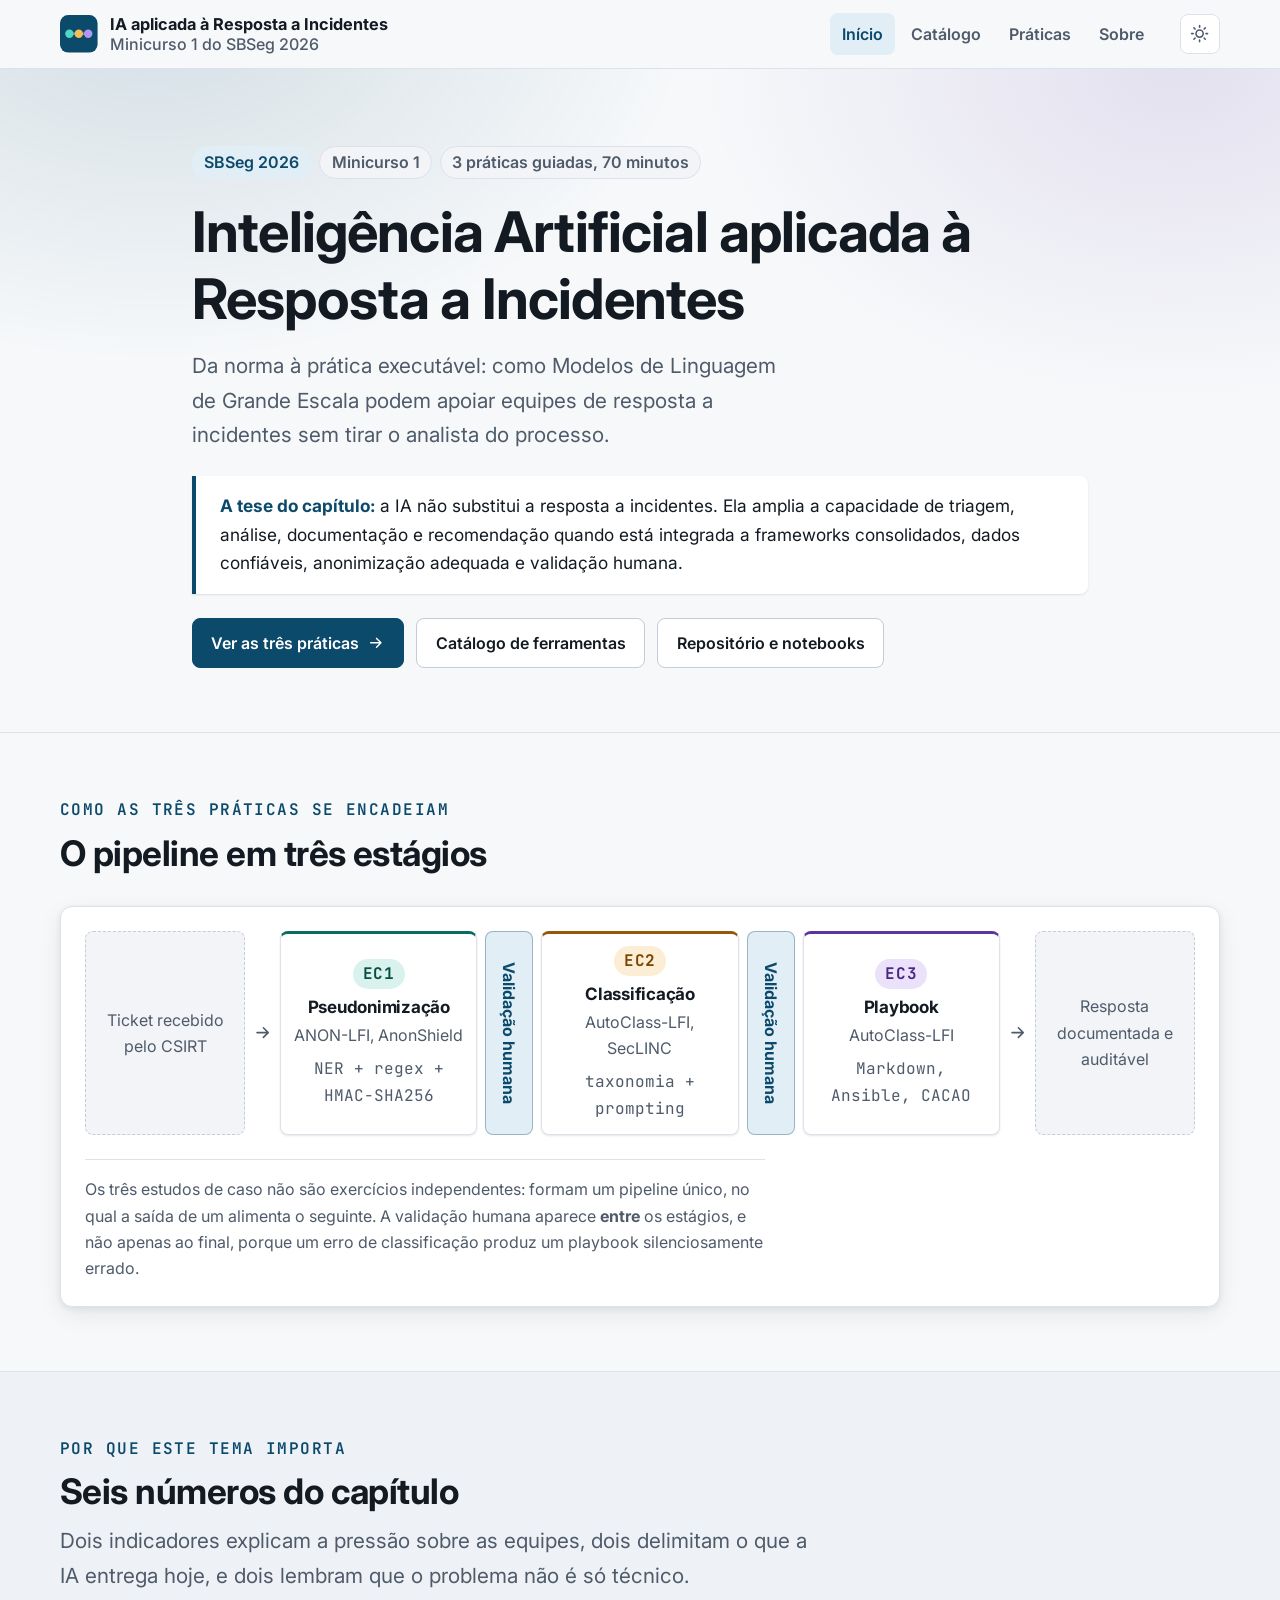
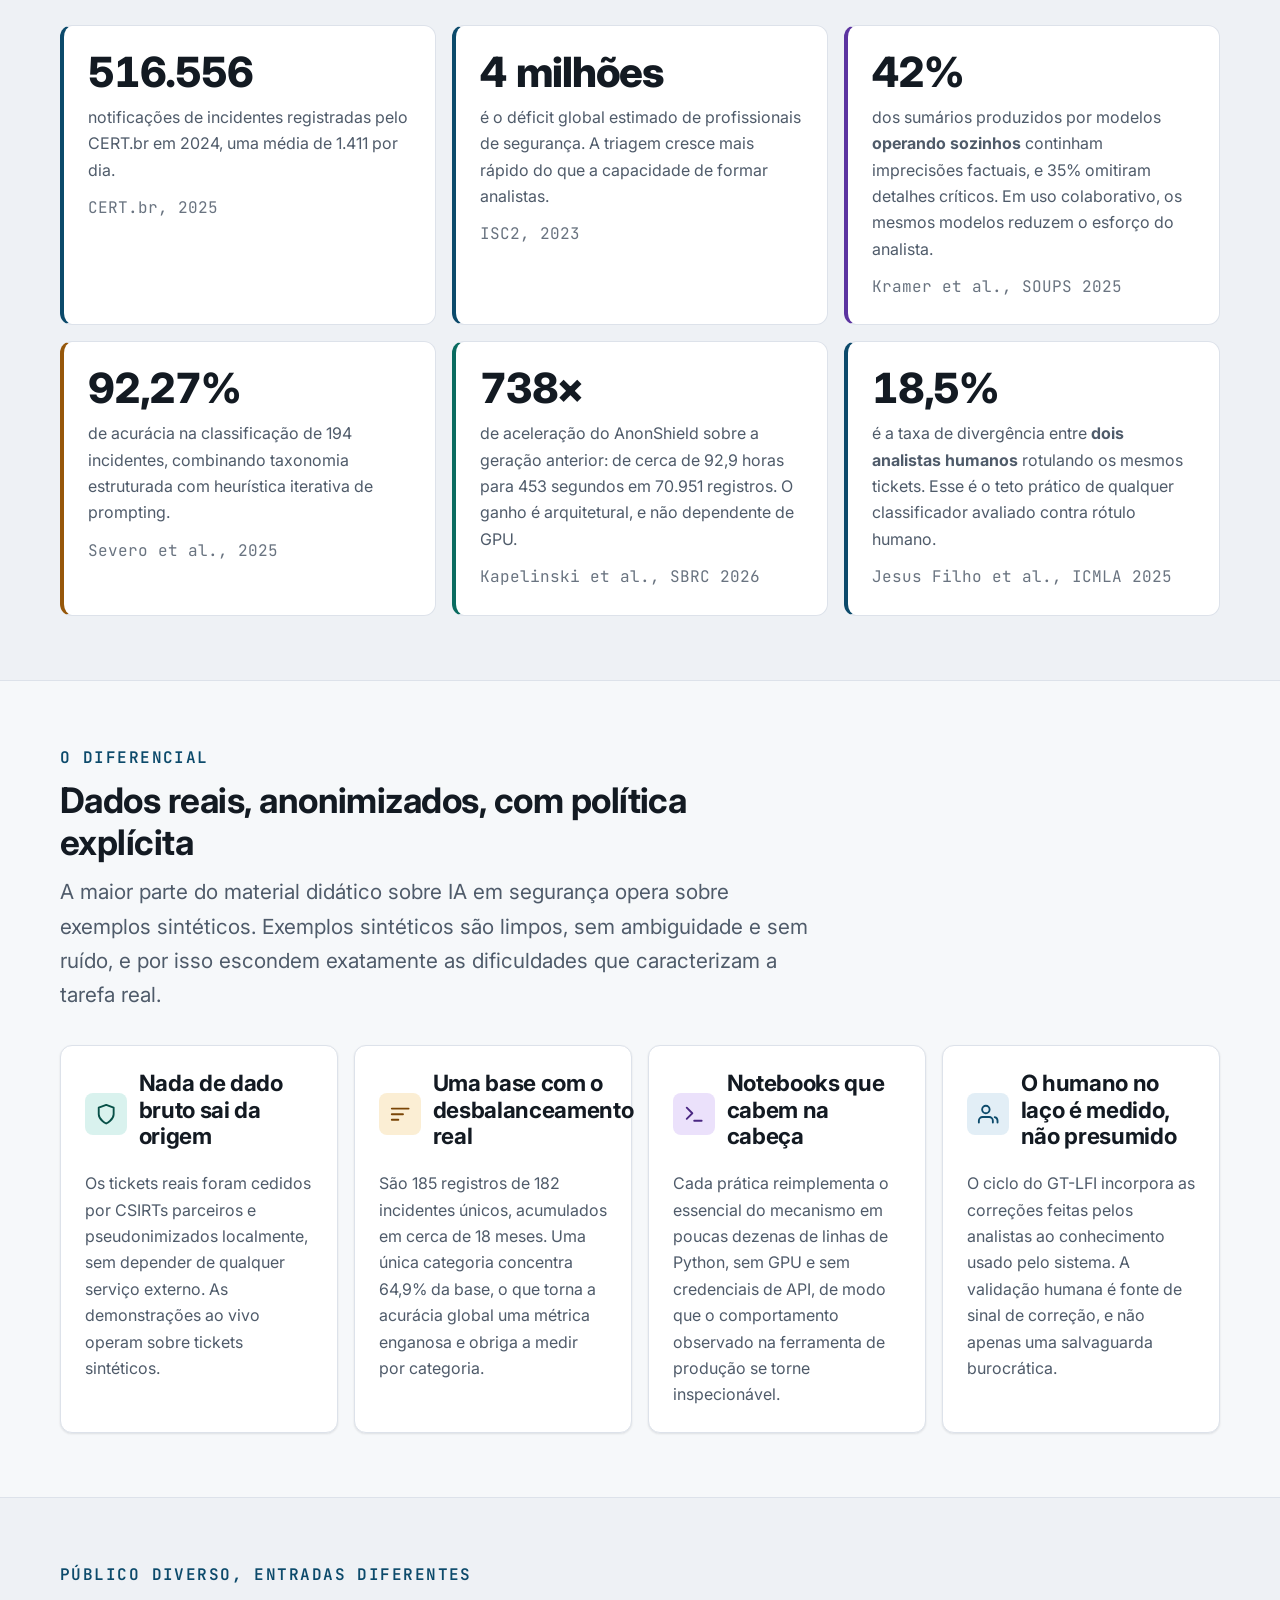
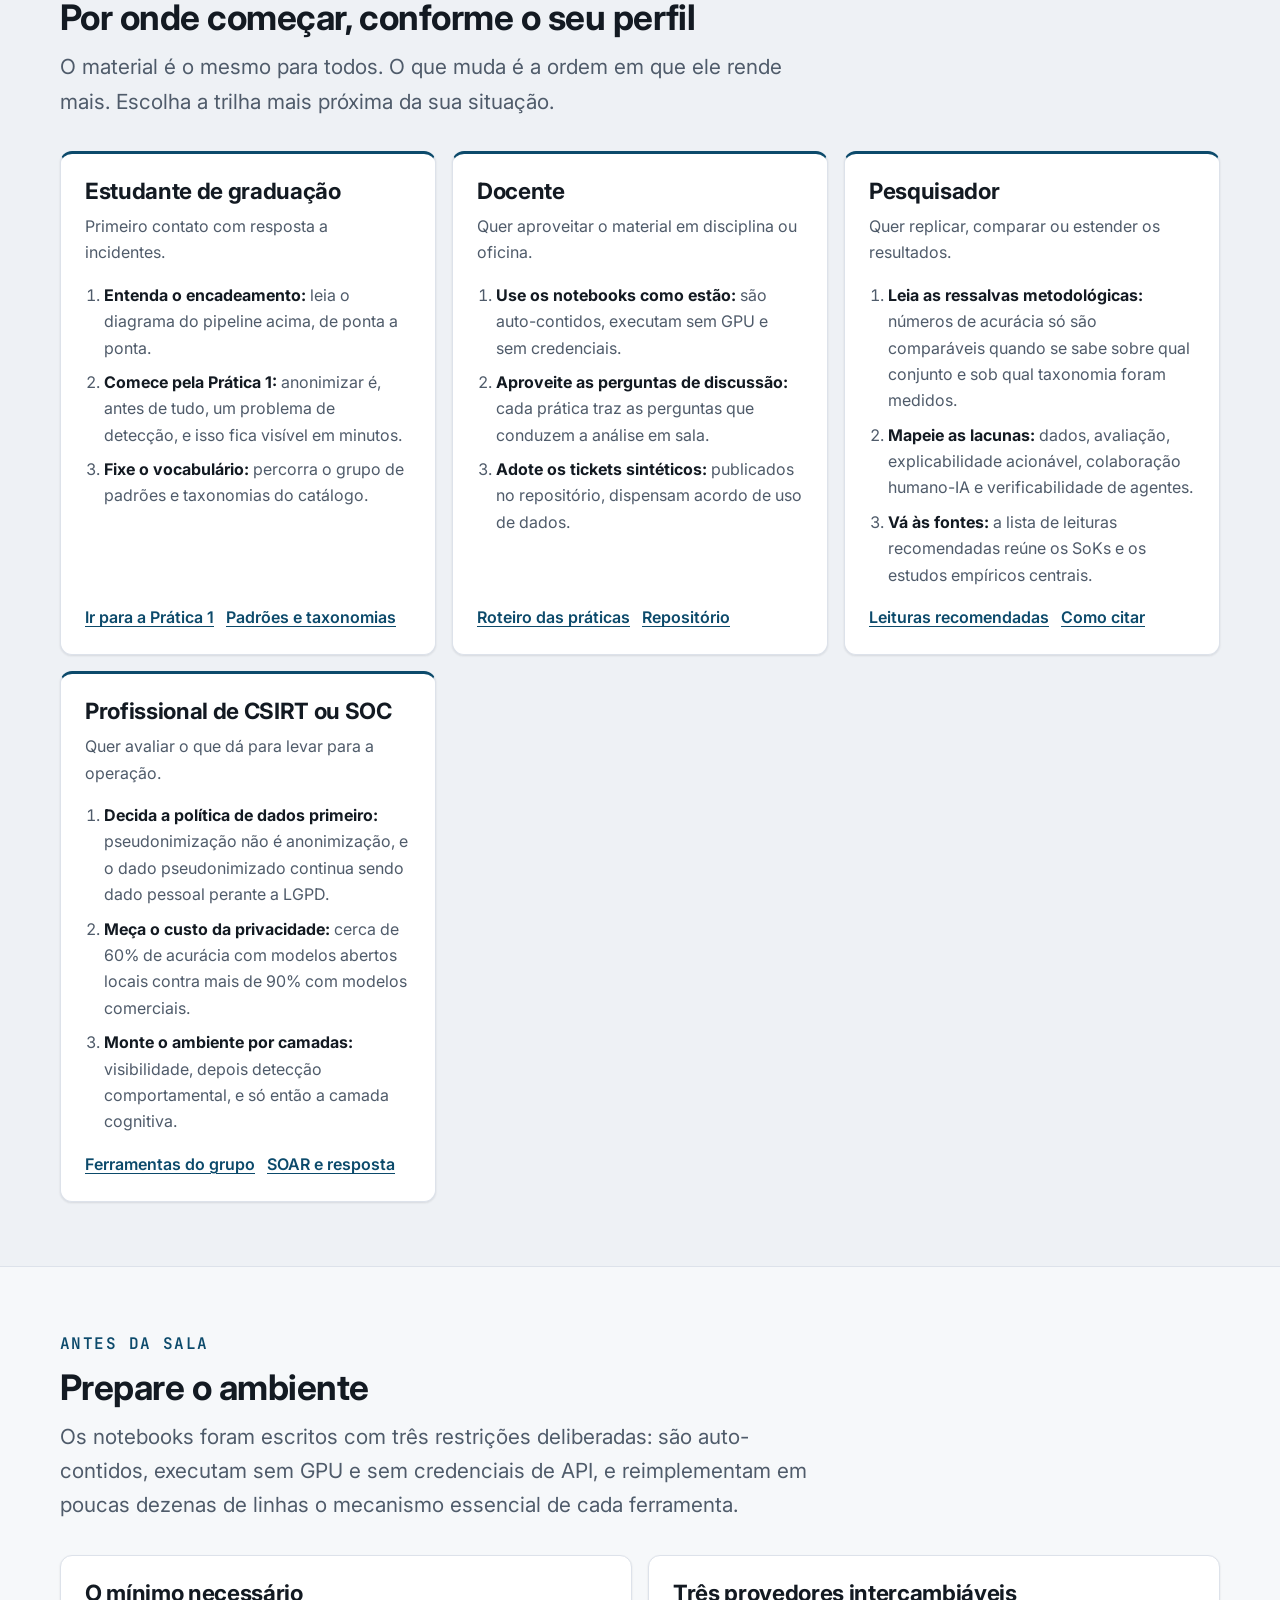
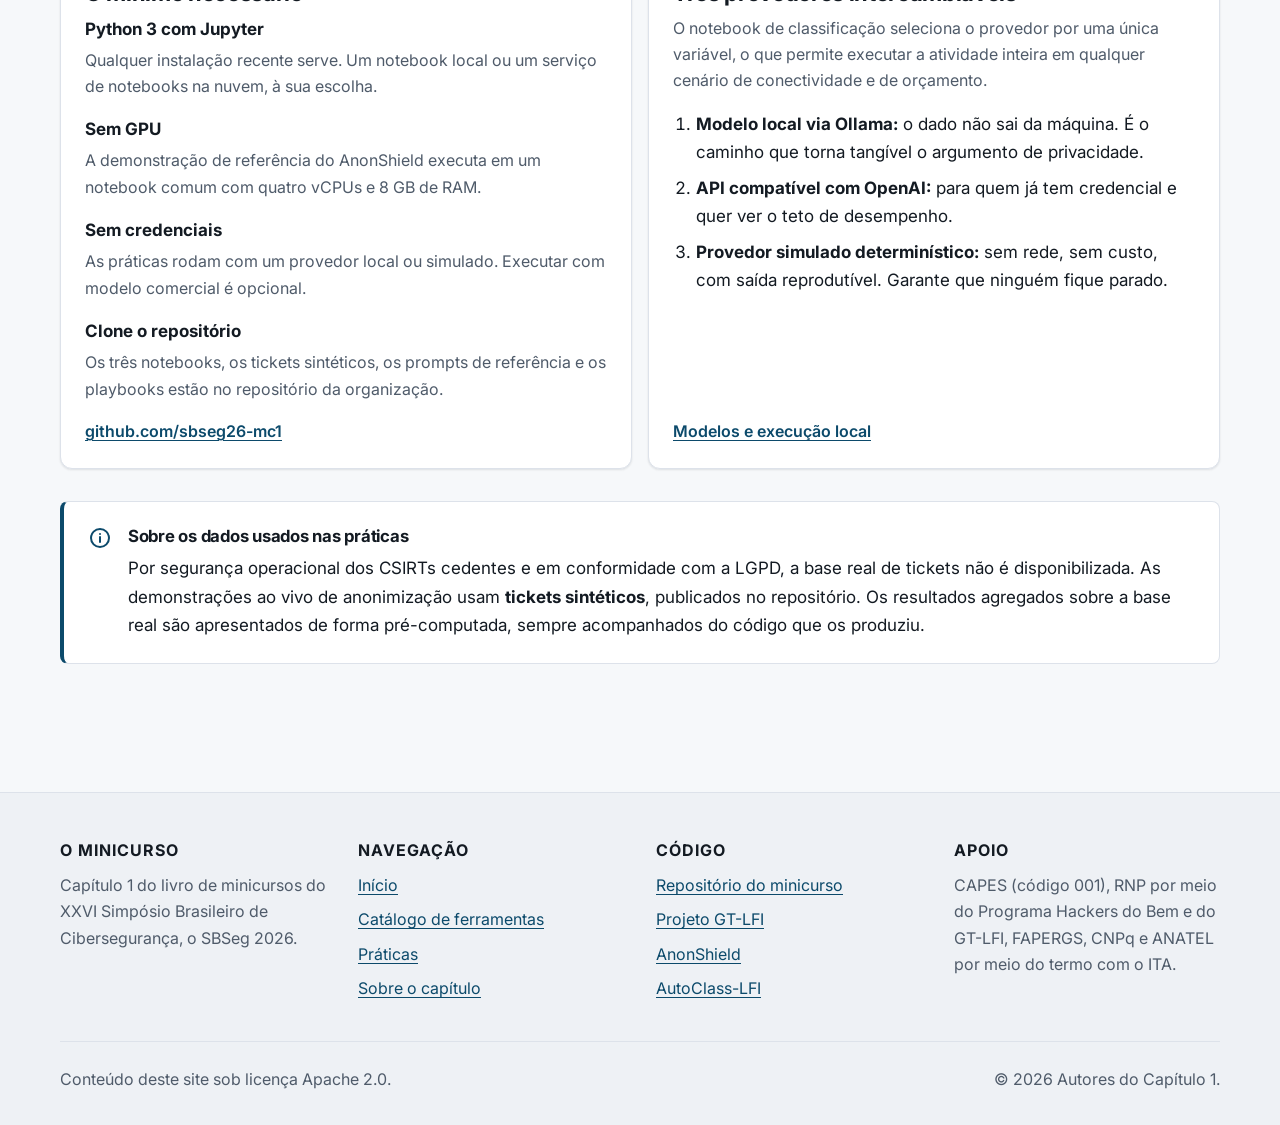
==== commit 5f3c9a81: "updates" ====
--- a/index.html
+++ b/index.html
@@ -69,40 +69,47 @@
 
 <!-- ====================== HERO ====================== -->
 <section class="hero">
-  <div class="wrap hero__grid">
-    <div>
-      <div class="tag-row" style="margin-bottom: 1.25rem;">
-        <span class="tag tag--base">SBSeg 2026</span>
-        <span class="tag">Minicurso 1</span>
-        <span class="tag">3 práticas guiadas, 70 minutos</span>
-      </div>
-
-      <h1>Inteligência Artificial aplicada à Resposta a Incidentes</h1>
-
-      <p class="hero__lead">
-        Da norma à prática executável: como Modelos de Linguagem de Grande Escala
-        podem apoiar equipes de resposta a incidentes sem tirar o analista do
-        processo.
-      </p>
-
-      <p class="hero__thesis">
-        <strong>A tese do capítulo:</strong> a IA não substitui a resposta a
-        incidentes. Ela amplia a capacidade de triagem, análise, documentação e
-        recomendação quando está integrada a frameworks consolidados, dados
-        confiáveis, anonimização adequada e validação humana.
-      </p>
-
-      <div class="btn-row">
-        <a class="btn btn--primary" href="praticas.html">
-          Ver as três práticas
-          <svg viewBox="0 0 24 24" fill="none" stroke="currentColor" stroke-width="2" stroke-linecap="round" stroke-linejoin="round" aria-hidden="true"><path d="M5 12h14M13 6l6 6-6 6"/></svg>
-        </a>
-        <a class="btn" href="catalogo.html">Catálogo de ferramentas</a>
-        <a class="btn" href="https://github.com/sbseg26-mc1">Repositório e notebooks</a>
-      </div>
-    </div>
-
-    <!-- Diagrama do pipeline -->
+  <div class="wrap hero__conteudo">
+    <div class="tag-row" style="margin-bottom: 1.25rem;">
+      <span class="tag tag--base">SBSeg 2026</span>
+      <span class="tag">Minicurso 1</span>
+      <span class="tag">3 práticas guiadas, 70 minutos</span>
+    </div>
+
+    <h1>Inteligência Artificial aplicada à Resposta a Incidentes</h1>
+
+    <p class="hero__lead">
+      Da norma à prática executável: como Modelos de Linguagem de Grande Escala
+      podem apoiar equipes de resposta a incidentes sem tirar o analista do
+      processo.
+    </p>
+
+    <p class="hero__thesis">
+      <strong>A tese do capítulo:</strong> a IA não substitui a resposta a
+      incidentes. Ela amplia a capacidade de triagem, análise, documentação e
+      recomendação quando está integrada a frameworks consolidados, dados
+      confiáveis, anonimização adequada e validação humana.
+    </p>
+
+    <div class="btn-row">
+      <a class="btn btn--primary" href="praticas.html">
+        Ver as três práticas
+        <svg viewBox="0 0 24 24" fill="none" stroke="currentColor" stroke-width="2" stroke-linecap="round" stroke-linejoin="round" aria-hidden="true"><path d="M5 12h14M13 6l6 6-6 6"/></svg>
+      </a>
+      <a class="btn" href="catalogo.html">Catálogo de ferramentas</a>
+      <a class="btn" href="https://github.com/sbseg26-mc1">Repositório e notebooks</a>
+    </div>
+  </div>
+</section>
+
+<!-- ====================== PIPELINE ====================== -->
+<section class="section" id="pipeline">
+  <div class="wrap">
+    <div class="section__head">
+      <span class="eyebrow">Como as três práticas se encadeiam</span>
+      <h2>O pipeline em três estágios</h2>
+    </div>
+
     <div class="pipeline">
       <ol class="flow">
         <li class="flow__io">Ticket recebido pelo CSIRT</li>
--- a/assets/css/site.css
+++ b/assets/css/site.css
@@ -60,8 +60,7 @@
   --fs-h3: clamp(1.2rem, 1.1rem + 0.45vw, 1.4rem);
   --fs-lead: clamp(1.12rem, 1.04rem + 0.4vw, 1.3rem);
   --fs-body: 1.0625rem;
-  --fs-sm: 1rem;
-  --fs-label: 0.9375rem;
+  --fs-sm: 1rem; /* piso do site: nenhum texto de conteúdo abaixo de 16px */
 
   /* Espaçamento */
   --sp-1: 0.25rem;
@@ -166,6 +165,12 @@
   box-sizing: border-box;
 }
 
+/* O atributo hidden vem da folha do navegador e qualquer display declarado
+   aqui o venceria, porque a origem do autor tem precedência sobre a do
+   navegador. Como o catálogo esconde cartões, grupos e botões por atributo,
+   o !important garante que hidden signifique escondido em todos eles. */
+[hidden] { display: none !important; }
+
 html {
   scroll-behavior: smooth;
   scroll-padding-top: 5.5rem;
@@ -216,7 +221,8 @@
 
 code, kbd, samp, pre {
   font-family: var(--font-mono);
-  font-size: 0.94em;
+  /* Correção óptica da monoespaçada, sem descer do piso de 16px. */
+  font-size: max(1rem, 0.94em);
 }
 
 code {
@@ -232,7 +238,7 @@
   border-radius: var(--radius-sm);
   padding: var(--sp-4);
   overflow-x: auto;
-  font-size: var(--fs-label);
+  font-size: var(--fs-sm);
   line-height: 1.6;
 }
 
@@ -312,7 +318,7 @@
 .eyebrow {
   display: block;
   font-family: var(--font-mono);
-  font-size: var(--fs-label);
+  font-size: var(--fs-sm);
   font-weight: 600;
   letter-spacing: 0.09em;
   text-transform: uppercase;
@@ -378,7 +384,7 @@
 
 .brand__meta {
   display: block;
-  font-size: var(--fs-label);
+  font-size: var(--fs-sm);
   font-weight: 500;
   color: var(--text-muted);
 }
@@ -477,6 +483,21 @@
   .header-actions { margin-left: auto; }
 }
 
+/* Em telas estreitas sobra pouco espaço entre a marca e os dois botões, e o
+   título por extenso quebraria em três linhas dentro do cabeçalho fixo. Nesse
+   caso mostramos só a linha curta, que continua nomeando o link corretamente
+   para leitores de tela. */
+@media (max-width: 620px) {
+  .brand { gap: var(--sp-2); }
+  .brand__name { display: none; }
+
+  .brand__meta {
+    font-size: 1.02rem;
+    font-weight: 700;
+    color: var(--text);
+  }
+}
+
 /* -------------------------------------------------------------------------
    5. Botões e etiquetas
    ------------------------------------------------------------------------- */
@@ -536,7 +557,7 @@
   background: var(--surface-2);
   border: 1px solid var(--border);
   color: var(--text-muted);
-  font-size: var(--fs-label);
+  font-size: var(--fs-sm);
   font-weight: 600;
   line-height: 1.5;
 }
@@ -568,15 +589,11 @@
   border-bottom: 1px solid var(--border);
 }
 
-.hero__grid {
-  display: grid;
-  gap: var(--sp-7);
-  grid-template-columns: minmax(0, 1.05fr) minmax(0, 0.95fr);
-  align-items: center;
-}
-
-@media (max-width: 900px) {
-  .hero__grid { grid-template-columns: 1fr; gap: var(--sp-6); }
+/* O hero é uma coluna só: o diagrama do pipeline tem seção própria logo
+   abaixo, onde recebe a largura que a leitura da esquerda para a direita
+   exige. O limite aqui é de medida de leitura, não de grade. */
+.hero__conteudo {
+  max-width: 56rem;
 }
 
 .hero h1 { margin-bottom: var(--sp-4); }
@@ -652,7 +669,7 @@
   gap: var(--sp-3);
   margin-top: auto;
   padding-top: var(--sp-4);
-  font-size: var(--fs-label);
+  font-size: var(--fs-sm);
   font-weight: 600;
 }
 
@@ -707,7 +724,7 @@
   display: block;
   margin-top: var(--sp-3);
   font-family: var(--font-mono);
-  font-size: 0.875rem;
+  font-size: var(--fs-sm);
   color: var(--text-muted);
   opacity: 0.85;
 }
@@ -722,6 +739,10 @@
    ------------------------------------------------------------------------- */
 
 .pipeline {
+  /* O diagrama ocupa uma coluna do hero, e não a largura da janela. Quem
+     decide entre a fila horizontal e a pilha vertical é a largura que o
+     componente recebeu, não o tamanho da tela. */
+  container-type: inline-size;
   padding: var(--sp-5);
   background: var(--surface);
   border: 1px solid var(--border);
@@ -752,10 +773,10 @@
 }
 
 .flow__io {
-  flex: 0 1 7.5rem;
+  flex: 0 1 10rem;
   background: var(--surface-2);
   border: 1px dashed var(--border-strong);
-  font-size: var(--fs-label);
+  font-size: var(--fs-sm);
   color: var(--text-muted);
 }
 
@@ -776,7 +797,7 @@
   padding: 0.12em 0.6em;
   border-radius: var(--radius-pill);
   font-family: var(--font-mono);
-  font-size: 0.8125rem;
+  font-size: var(--fs-sm);
   font-weight: 700;
   letter-spacing: 0.05em;
 }
@@ -792,24 +813,24 @@
 
 .flow__tools {
   margin: 0;
-  font-size: var(--fs-label);
+  font-size: var(--fs-sm);
   color: var(--text-muted);
 }
 
 .flow__note {
   margin: var(--sp-2) 0 0;
   font-family: var(--font-mono);
-  font-size: 0.8125rem;
+  font-size: var(--fs-sm);
   color: var(--text-muted);
 }
 
 .flow__gate {
-  flex: 0 0 2.6rem;
+  flex: 0 0 3rem;
   padding: var(--sp-2) 0;
   background: var(--primary-soft);
   border: 1px solid color-mix(in srgb, var(--primary) 35%, transparent);
   color: var(--primary);
-  font-size: 0.8125rem;
+  font-size: var(--fs-sm);
   font-weight: 700;
   line-height: 1.25;
   writing-mode: vertical-rl;
@@ -838,11 +859,26 @@
   .flow__arrow svg { transform: rotate(90deg); }
 }
 
+/* A fila horizontal só é legível a partir de cerca de 860px de componente:
+   abaixo disso os três estágios não cabem lado a lado sem espremer o texto. */
+@container (max-width: 860px) {
+  .flow { flex-direction: column; }
+  .flow__io { flex: none; }
+  .flow__gate {
+    flex: none;
+    writing-mode: horizontal-tb;
+    padding: var(--sp-2) var(--sp-3);
+  }
+  .flow__arrow { justify-content: center; }
+  .flow__arrow svg { transform: rotate(90deg); }
+}
+
 .pipeline__caption {
+  max-width: var(--prose);
   margin-top: var(--sp-5);
   padding-top: var(--sp-4);
   border-top: 1px solid var(--border);
-  font-size: var(--fs-label);
+  font-size: var(--fs-sm);
   color: var(--text-muted);
 }
 
@@ -903,7 +939,7 @@
 .filter-group__label {
   flex: none;
   width: 6.2rem;
-  font-size: var(--fs-label);
+  font-size: var(--fs-sm);
   font-weight: 700;
   color: var(--text-muted);
 }
@@ -915,7 +951,7 @@
   background: var(--surface);
   color: var(--text-muted);
   font: inherit;
-  font-size: var(--fs-label);
+  font-size: var(--fs-sm);
   font-weight: 600;
   cursor: pointer;
   transition: background 0.14s ease, color 0.14s ease,
@@ -964,8 +1000,11 @@
 .catalog-group__head h2 { margin: 0; font-size: var(--fs-h3); }
 
 .catalog-group__count {
+  flex: none;
+  margin-left: auto;
   font-family: var(--font-mono);
-  font-size: var(--fs-label);
+  font-size: var(--fs-sm);
+  white-space: nowrap;
   color: var(--text-muted);
 }
 
@@ -991,7 +1030,10 @@
   display: flex;
   align-items: flex-start;
   justify-content: space-between;
-  gap: var(--sp-3);
+  /* Em telas muito estreitas o nome e a etiqueta não cabem lado a lado, e a
+     etiqueta desce para a linha seguinte em vez de esticar o cartão. */
+  flex-wrap: wrap;
+  gap: var(--sp-2) var(--sp-3);
   margin-bottom: var(--sp-2);
 }
 
@@ -1005,7 +1047,7 @@
 .tool__kind {
   flex: none;
   font-family: var(--font-mono);
-  font-size: 0.875rem;
+  font-size: var(--fs-sm);
   color: var(--text-muted);
   text-transform: uppercase;
   letter-spacing: 0.05em;
@@ -1023,7 +1065,7 @@
   padding: var(--sp-3);
   background: var(--surface-2);
   border-radius: var(--radius-sm);
-  font-size: var(--fs-label);
+  font-size: var(--fs-sm);
   color: var(--text-muted);
 }
 
@@ -1043,7 +1085,7 @@
   display: flex;
   flex-wrap: wrap;
   gap: var(--sp-3);
-  font-size: var(--fs-label);
+  font-size: var(--fs-sm);
   font-weight: 600;
 }
 
@@ -1057,8 +1099,6 @@
 .tool__links a:hover { text-decoration: underline; }
 
 .tool__links svg { width: 0.95rem; height: 0.95rem; }
-
-.tool[hidden] { display: none; }
 
 .empty-state {
   padding: var(--sp-7) var(--sp-5);
@@ -1140,7 +1180,7 @@
 
 .moment__time {
   font-family: var(--font-mono);
-  font-size: var(--fs-label);
+  font-size: var(--fs-sm);
   font-weight: 600;
   color: var(--text-muted);
   padding: 0.12em 0.6em;
@@ -1157,7 +1197,7 @@
 
 .checklist li {
   position: relative;
-  padding-left: 2.3rem;
+  padding-left: 2.55rem;
   margin-bottom: var(--sp-3);
   font-size: var(--fs-sm);
   counter-increment: passo;
@@ -1171,13 +1211,13 @@
   display: inline-flex;
   align-items: center;
   justify-content: center;
-  width: 1.65rem;
-  height: 1.65rem;
+  width: 1.85rem;
+  height: 1.85rem;
   border-radius: 50%;
   background: var(--primary-soft);
   color: var(--primary);
   font-family: var(--font-mono);
-  font-size: 0.875rem;
+  font-size: var(--fs-sm);
   font-weight: 700;
 }
 
@@ -1297,7 +1337,7 @@
 .people strong { display: block; }
 
 .people span {
-  font-size: var(--fs-label);
+  font-size: var(--fs-sm);
   color: var(--text-muted);
 }
 
@@ -1370,7 +1410,7 @@
   flex-wrap: wrap;
   gap: var(--sp-3);
   justify-content: space-between;
-  font-size: var(--fs-label);
+  font-size: var(--fs-sm);
 }
 
 /* -------------------------------------------------------------------------
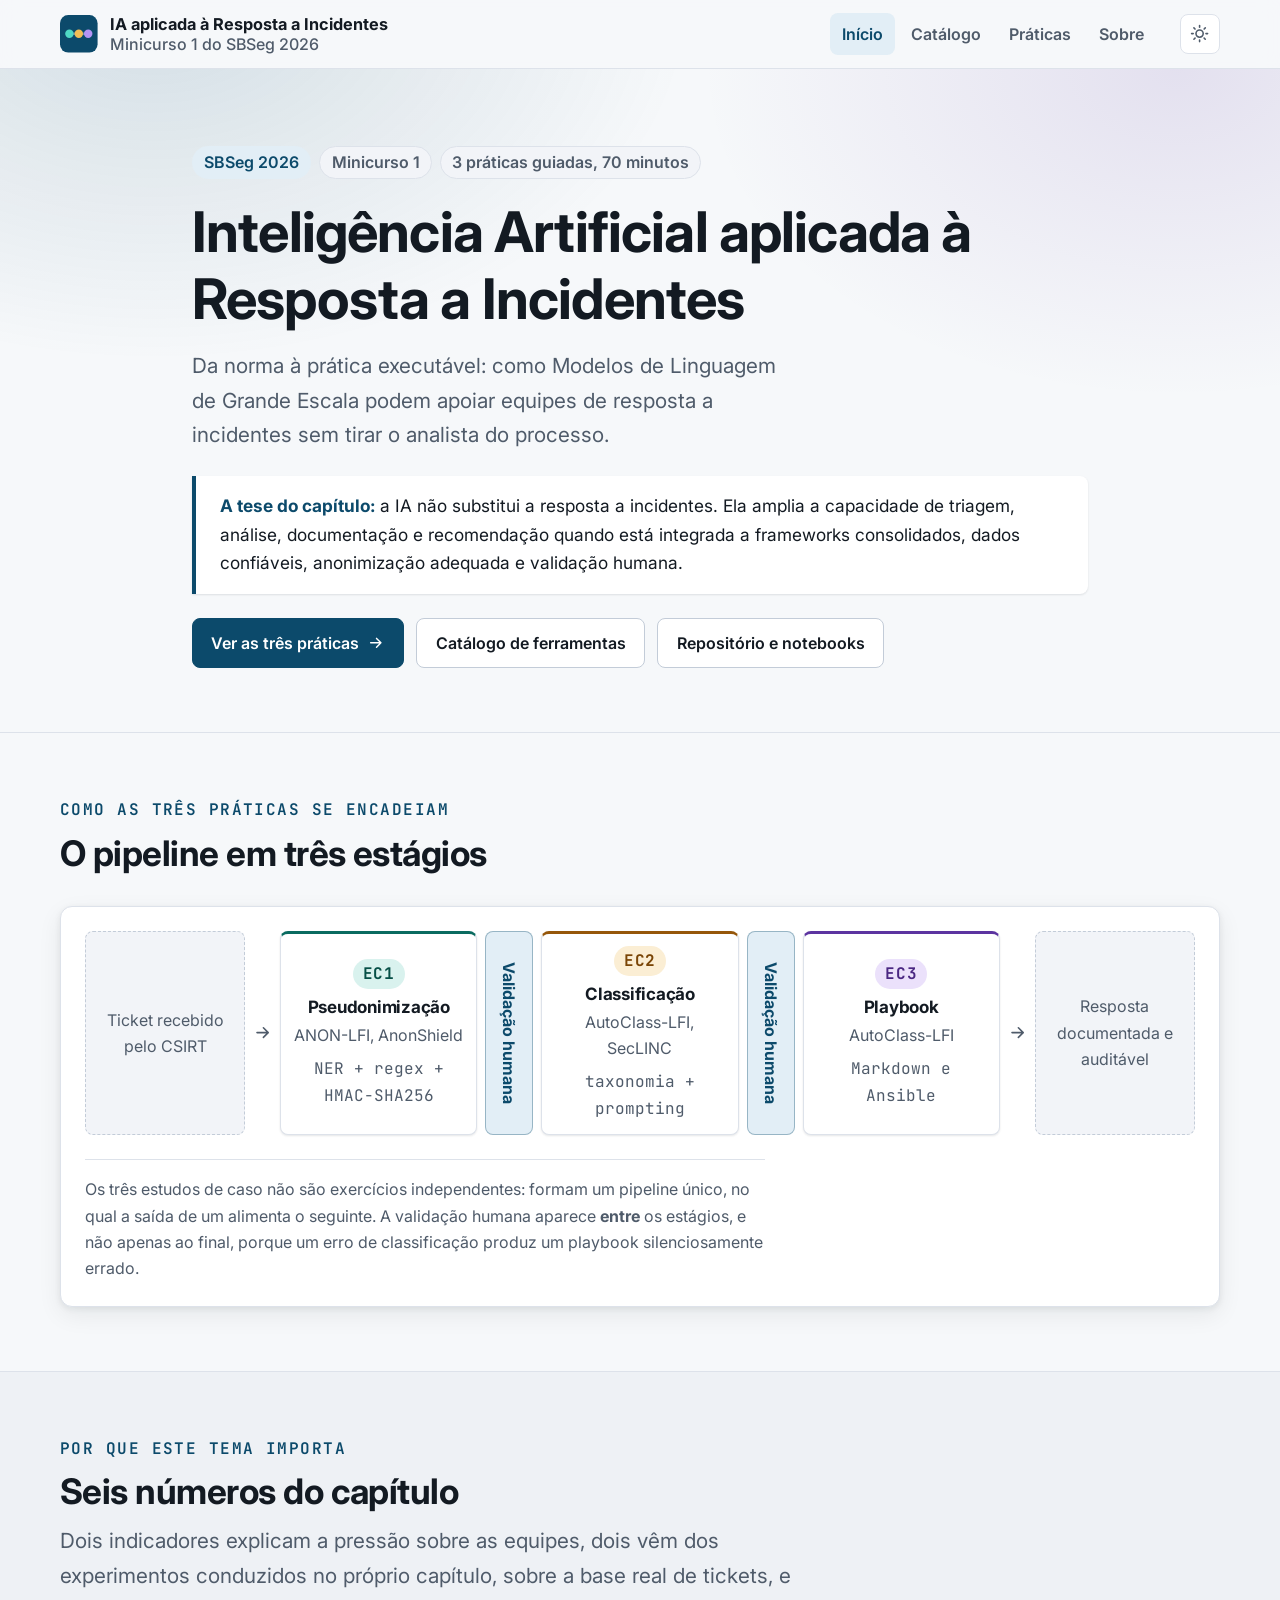
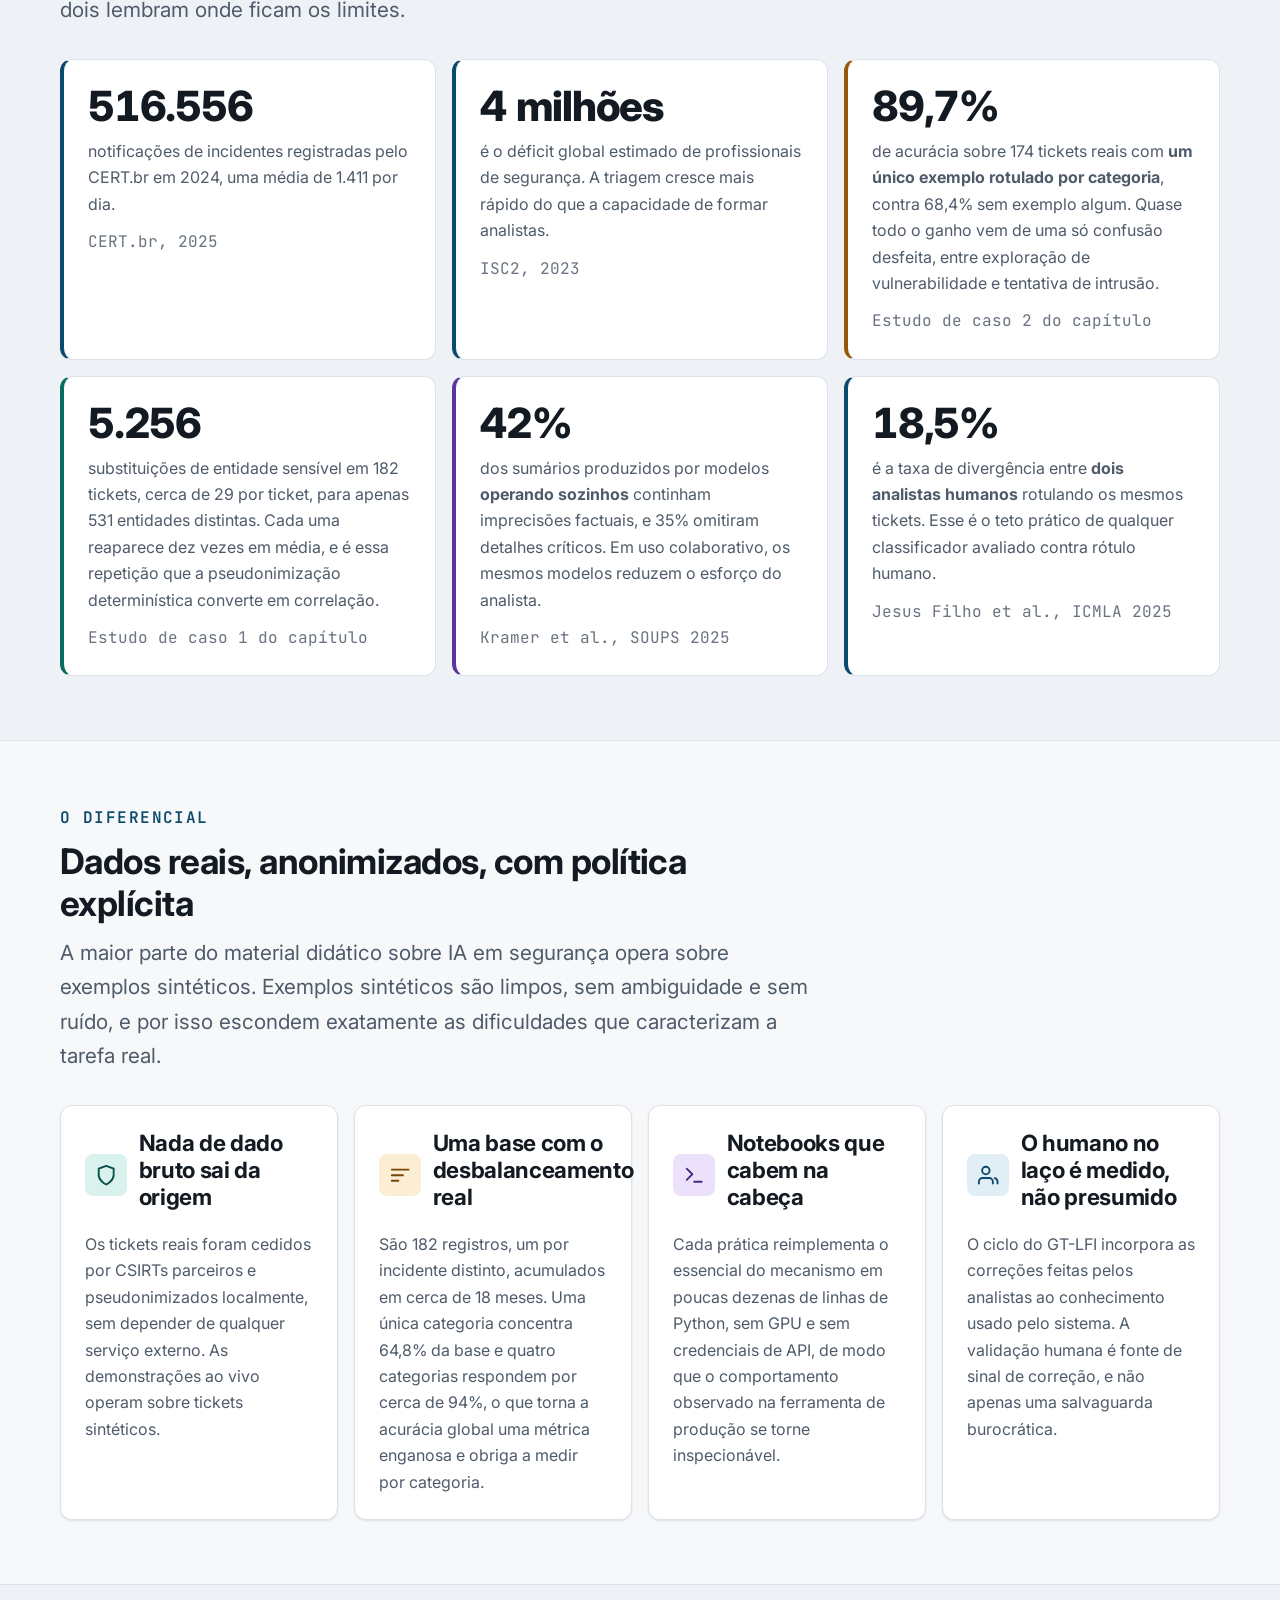
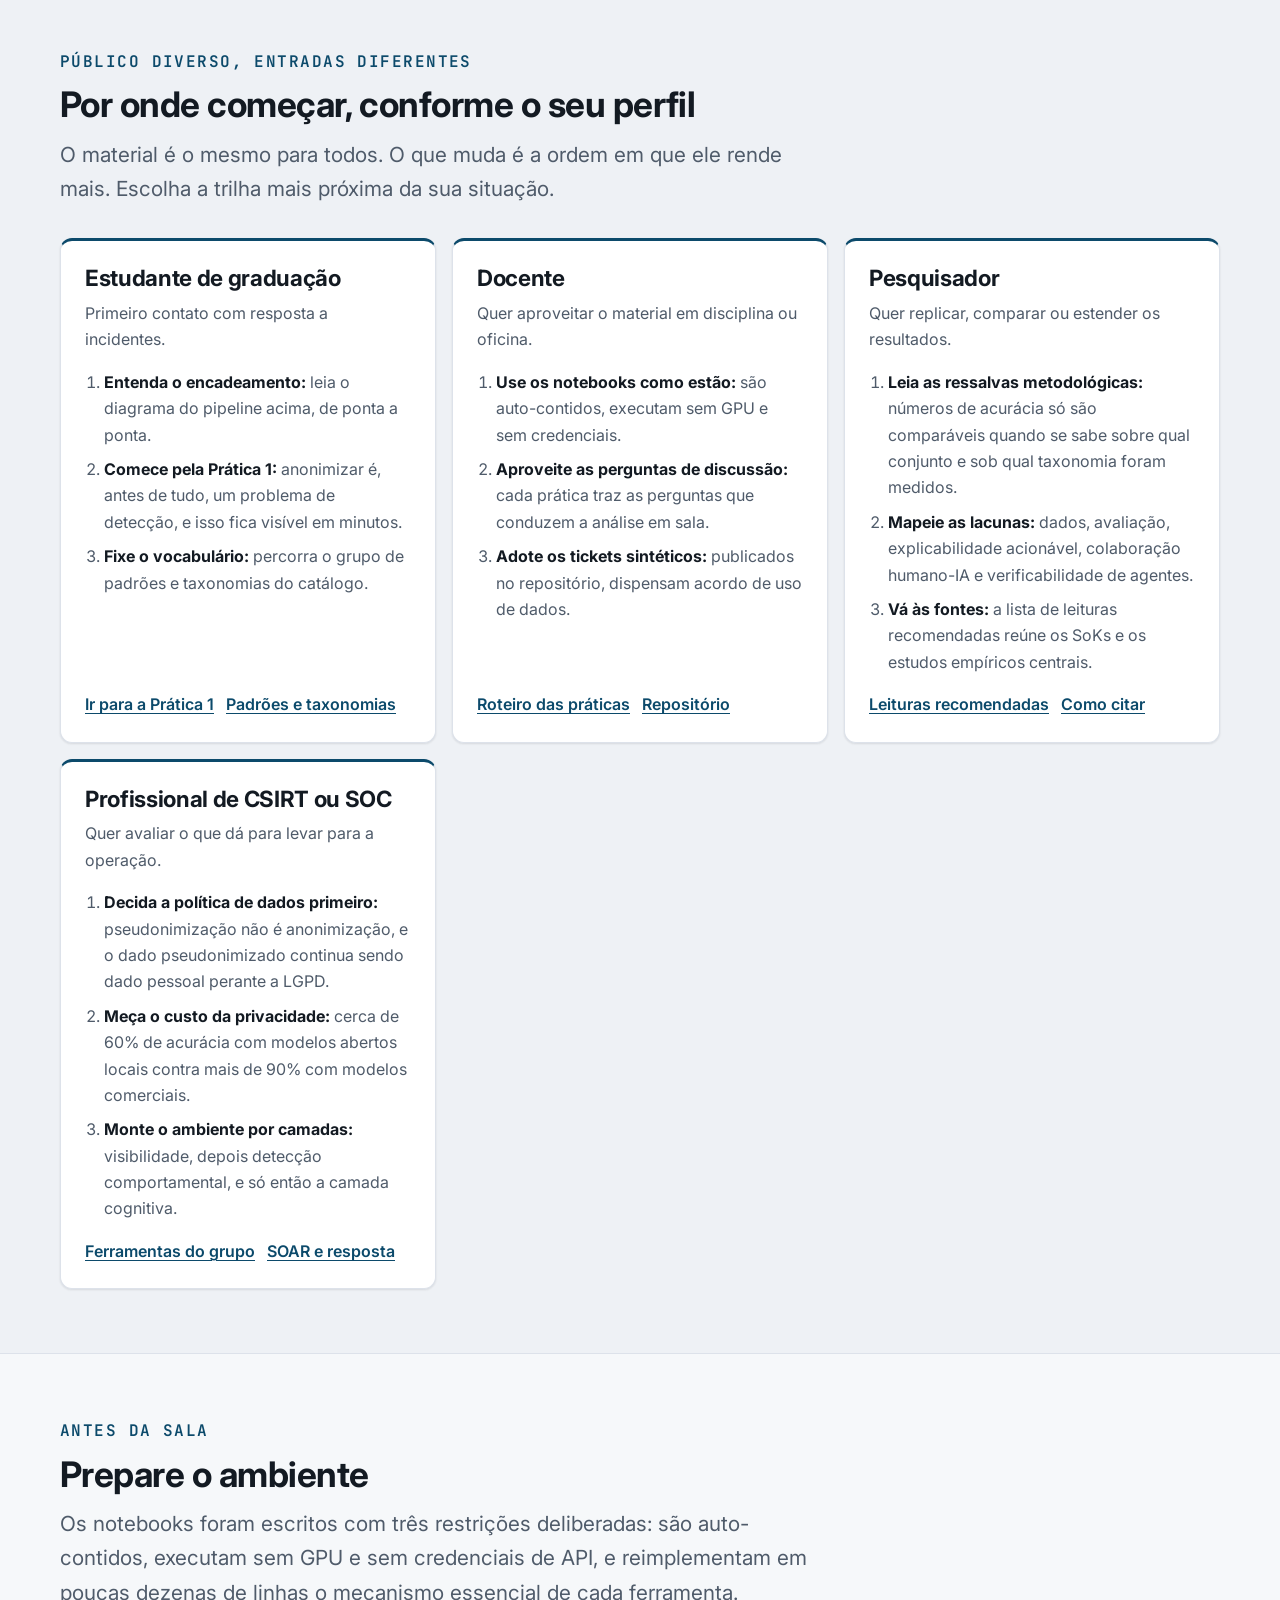
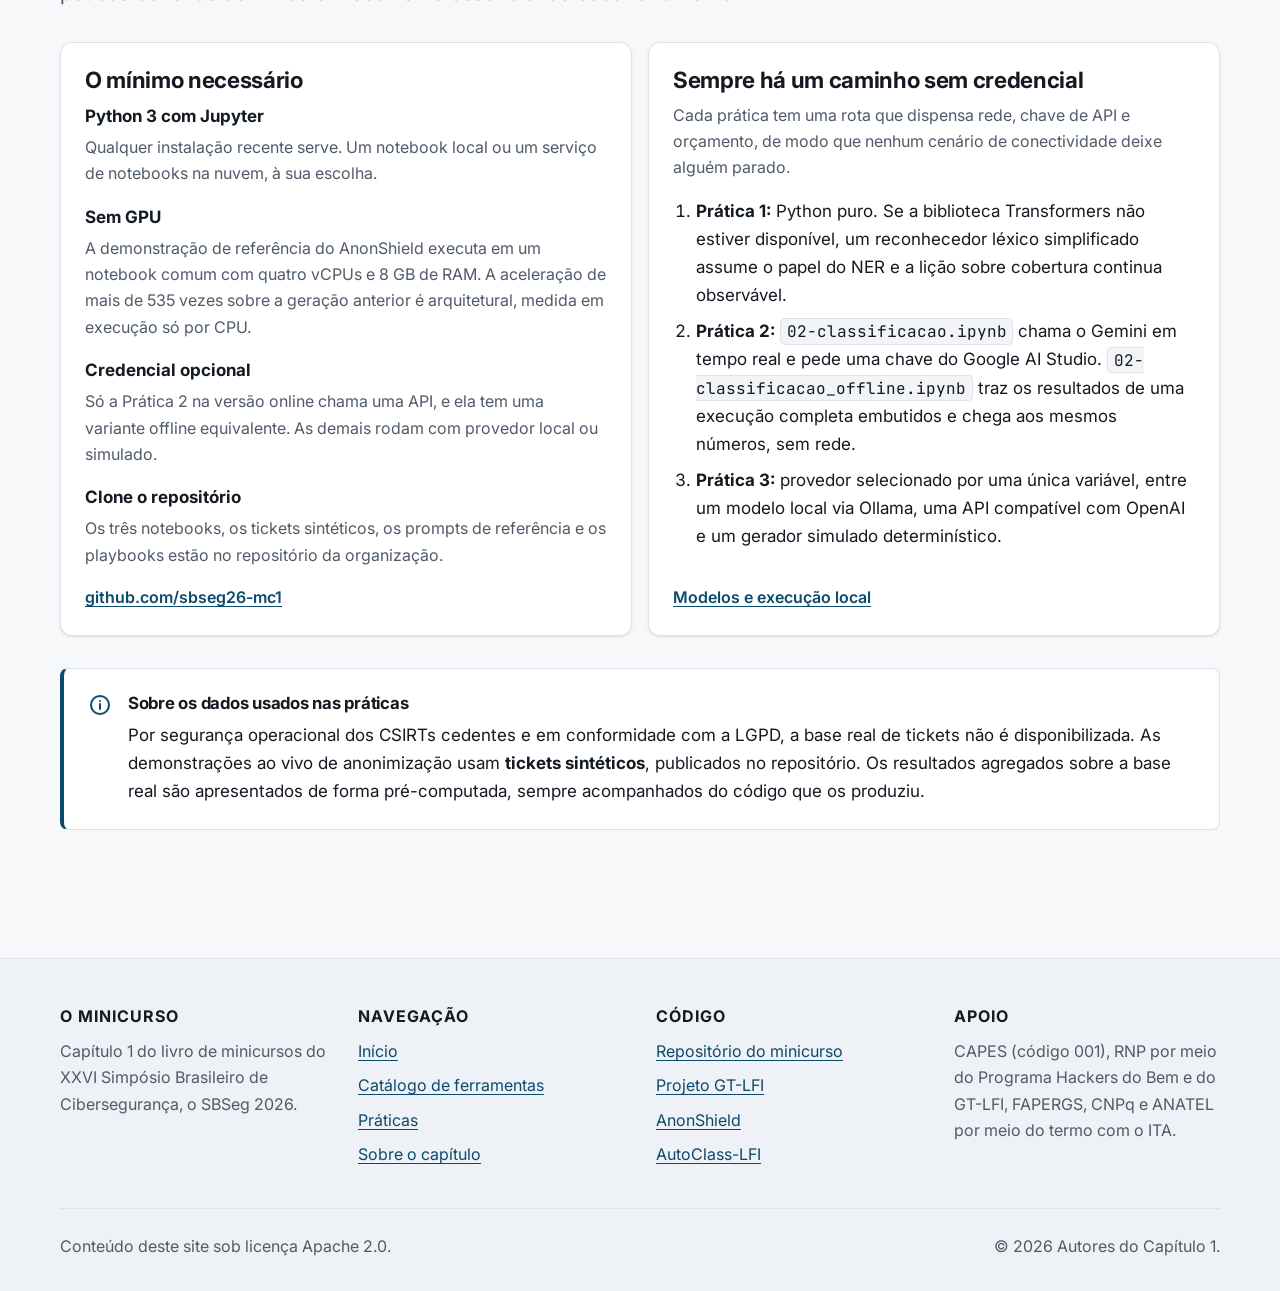
==== commit 38e08db8: "updates" ====
--- a/index.html
+++ b/index.html
@@ -140,7 +140,7 @@
           <span class="flow__badge">EC3</span>
           <h3>Playbook</h3>
           <p class="flow__tools">AutoClass-LFI</p>
-          <p class="flow__note">Markdown, Ansible, CACAO</p>
+          <p class="flow__note">Markdown e Ansible</p>
         </li>
 
         <li class="flow__arrow" aria-hidden="true">
@@ -167,8 +167,9 @@
       <span class="eyebrow">Por que este tema importa</span>
       <h2>Seis números do capítulo</h2>
       <p>
-        Dois indicadores explicam a pressão sobre as equipes, dois delimitam o
-        que a IA entrega hoje, e dois lembram que o problema não é só técnico.
+        Dois indicadores explicam a pressão sobre as equipes, dois vêm dos
+        experimentos conduzidos no próprio capítulo, sobre a base real de
+        tickets, e dois lembram onde ficam os limites.
       </p>
     </div>
 
@@ -191,6 +192,28 @@
         <span class="stat__source">ISC2, 2023</span>
       </div>
 
+      <div class="stat stat--ec2">
+        <span class="stat__value">89,7%</span>
+        <span class="stat__label">
+          de acurácia sobre 174 tickets reais com <strong>um único exemplo
+          rotulado por categoria</strong>, contra 68,4% sem exemplo algum. Quase
+          todo o ganho vem de uma só confusão desfeita, entre exploração de
+          vulnerabilidade e tentativa de intrusão.
+        </span>
+        <span class="stat__source">Estudo de caso 2 do capítulo</span>
+      </div>
+
+      <div class="stat stat--ec1">
+        <span class="stat__value">5.256</span>
+        <span class="stat__label">
+          substituições de entidade sensível em 182 tickets, cerca de 29 por
+          ticket, para apenas 531 entidades distintas. Cada uma reaparece dez
+          vezes em média, e é essa repetição que a pseudonimização determinística
+          converte em correlação.
+        </span>
+        <span class="stat__source">Estudo de caso 1 do capítulo</span>
+      </div>
+
       <div class="stat stat--ec3">
         <span class="stat__value">42%</span>
         <span class="stat__label">
@@ -199,25 +222,6 @@
           uso colaborativo, os mesmos modelos reduzem o esforço do analista.
         </span>
         <span class="stat__source">Kramer et al., SOUPS 2025</span>
-      </div>
-
-      <div class="stat stat--ec2">
-        <span class="stat__value">92,27%</span>
-        <span class="stat__label">
-          de acurácia na classificação de 194 incidentes, combinando taxonomia
-          estruturada com heurística iterativa de prompting.
-        </span>
-        <span class="stat__source">Severo et al., 2025</span>
-      </div>
-
-      <div class="stat stat--ec1">
-        <span class="stat__value">738×</span>
-        <span class="stat__label">
-          de aceleração do AnonShield sobre a geração anterior: de cerca de 92,9
-          horas para 453 segundos em 70.951 registros. O ganho é arquitetural, e
-          não dependente de GPU.
-        </span>
-        <span class="stat__source">Kapelinski et al., SBRC 2026</span>
       </div>
 
       <div class="stat">
@@ -270,9 +274,10 @@
           <h3>Uma base com o desbalanceamento real</h3>
         </div>
         <p>
-          São 185 registros de 182 incidentes únicos, acumulados em cerca de 18
-          meses. Uma única categoria concentra 64,9% da base, o que torna a
-          acurácia global uma métrica enganosa e obriga a medir por categoria.
+          São 182 registros, um por incidente distinto, acumulados em cerca de 18
+          meses. Uma única categoria concentra 64,8% da base e quatro categorias
+          respondem por cerca de 94%, o que torna a acurácia global uma métrica
+          enganosa e obriga a medir por categoria.
         </p>
       </article>
 
@@ -401,9 +406,9 @@
           <dt>Python 3 com Jupyter</dt>
           <dd>Qualquer instalação recente serve. Um notebook local ou um serviço de notebooks na nuvem, à sua escolha.</dd>
           <dt>Sem GPU</dt>
-          <dd>A demonstração de referência do AnonShield executa em um notebook comum com quatro vCPUs e 8 GB de RAM.</dd>
-          <dt>Sem credenciais</dt>
-          <dd>As práticas rodam com um provedor local ou simulado. Executar com modelo comercial é opcional.</dd>
+          <dd>A demonstração de referência do AnonShield executa em um notebook comum com quatro vCPUs e 8 GB de RAM. A aceleração de mais de 535 vezes sobre a geração anterior é arquitetural, medida em execução só por CPU.</dd>
+          <dt>Credencial opcional</dt>
+          <dd>Só a Prática 2 na versão online chama uma API, e ela tem uma variante offline equivalente. As demais rodam com provedor local ou simulado.</dd>
           <dt>Clone o repositório</dt>
           <dd>Os três notebooks, os tickets sintéticos, os prompts de referência e os playbooks estão no repositório da organização.</dd>
         </dl>
@@ -413,16 +418,15 @@
       </div>
 
       <div class="card">
-        <h3>Três provedores intercambiáveis</h3>
-        <p>
-          O notebook de classificação seleciona o provedor por uma única
-          variável, o que permite executar a atividade inteira em qualquer
-          cenário de conectividade e de orçamento.
+        <h3>Sempre há um caminho sem credencial</h3>
+        <p>
+          Cada prática tem uma rota que dispensa rede, chave de API e orçamento,
+          de modo que nenhum cenário de conectividade deixe alguém parado.
         </p>
         <ol>
-          <li><strong>Modelo local via Ollama:</strong> o dado não sai da máquina. É o caminho que torna tangível o argumento de privacidade.</li>
-          <li><strong>API compatível com OpenAI:</strong> para quem já tem credencial e quer ver o teto de desempenho.</li>
-          <li><strong>Provedor simulado determinístico:</strong> sem rede, sem custo, com saída reprodutível. Garante que ninguém fique parado.</li>
+          <li><strong>Prática 1:</strong> Python puro. Se a biblioteca Transformers não estiver disponível, um reconhecedor léxico simplificado assume o papel do NER e a lição sobre cobertura continua observável.</li>
+          <li><strong>Prática 2:</strong> <code>02-classificacao.ipynb</code> chama o Gemini em tempo real e pede uma chave do Google AI Studio. <code>02-classificacao_offline.ipynb</code> traz os resultados de uma execução completa embutidos e chega aos mesmos números, sem rede.</li>
+          <li><strong>Prática 3:</strong> provedor selecionado por uma única variável, entre um modelo local via Ollama, uma API compatível com OpenAI e um gerador simulado determinístico.</li>
         </ol>
         <div class="card__links">
           <a href="catalogo.html#modelos">Modelos e execução local</a>
@@ -475,7 +479,7 @@
         <ul>
           <li><a href="https://github.com/sbseg26-mc1">Repositório do minicurso</a></li>
           <li><a href="https://gt-rnp-lfi.github.io/home/">Projeto GT-LFI</a></li>
-          <li><a href="https://github.com/AnonShield/tool">AnonShield</a></li>
+          <li><a href="https://github.com/AnonShield/anonshield">AnonShield</a></li>
           <li><a href="https://github.com/gt-rnp-lfi/lfi-autoclass">AutoClass-LFI</a></li>
         </ul>
       </div>
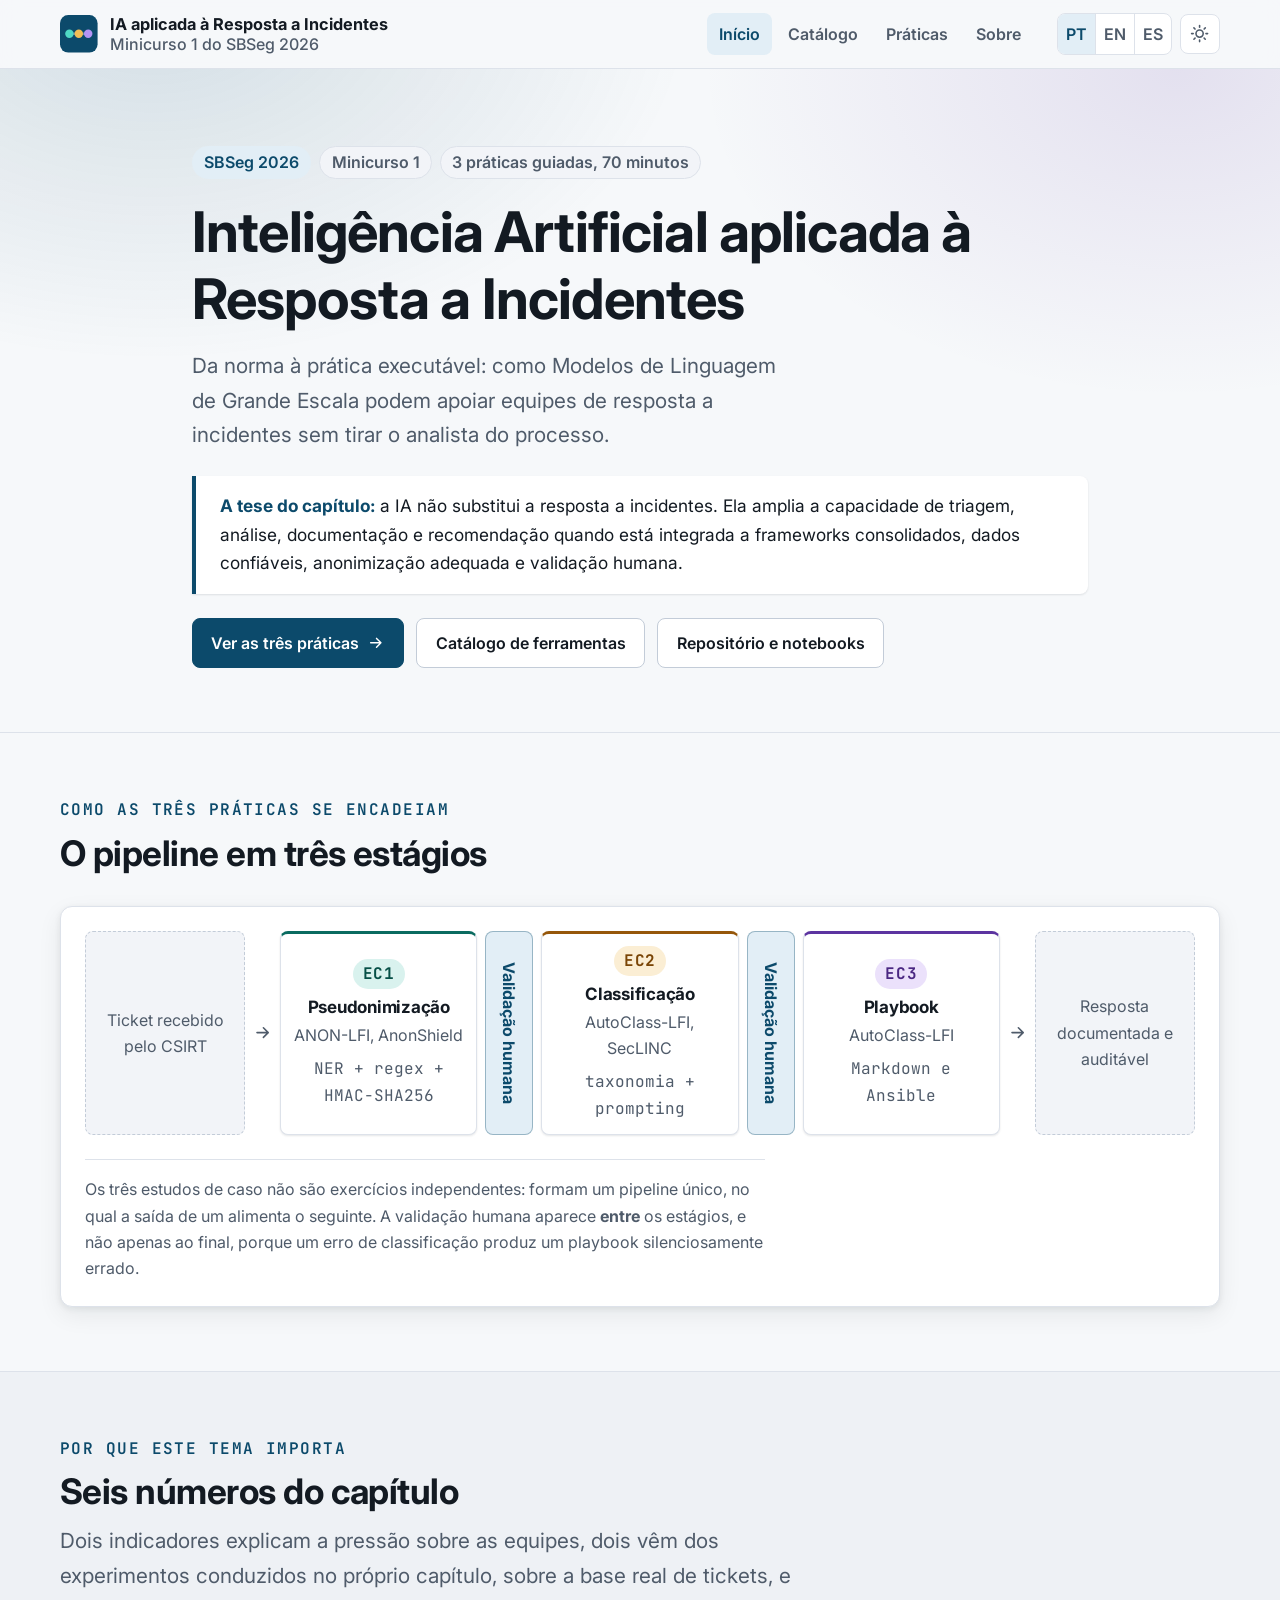
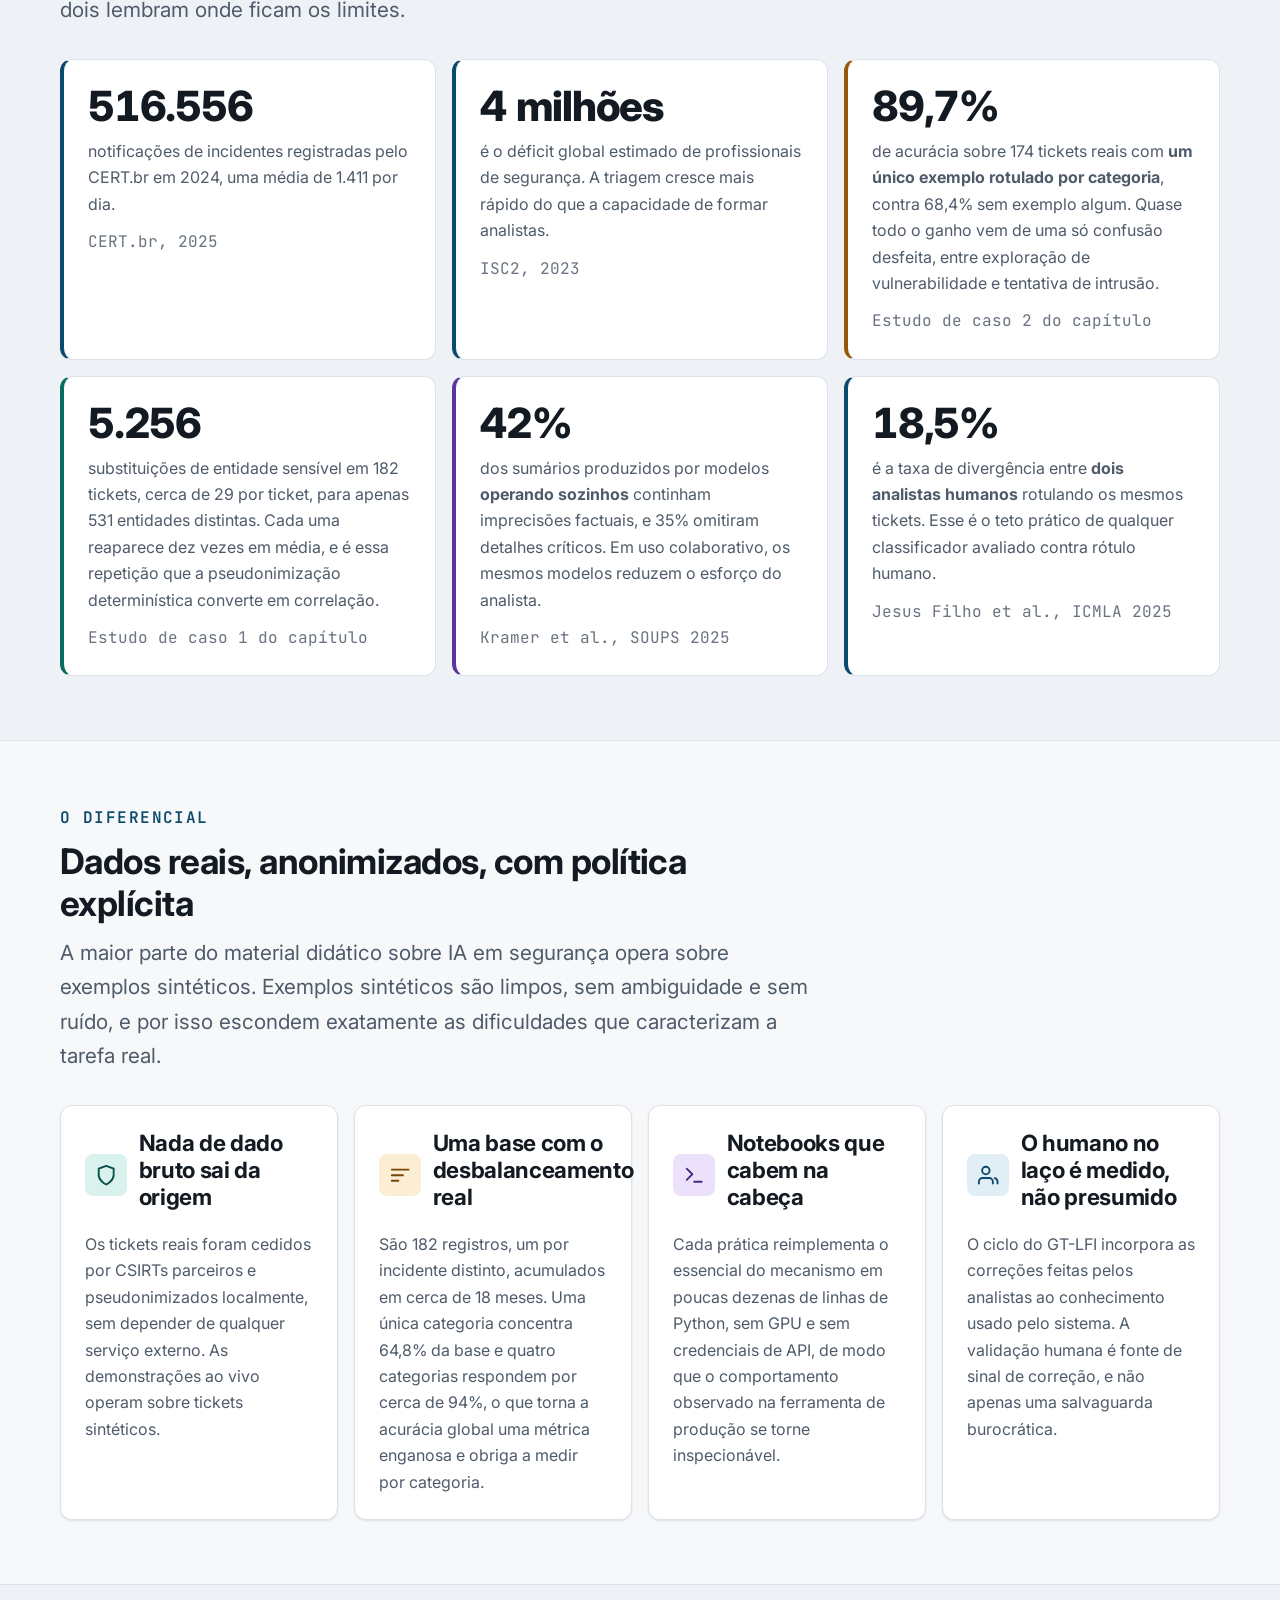
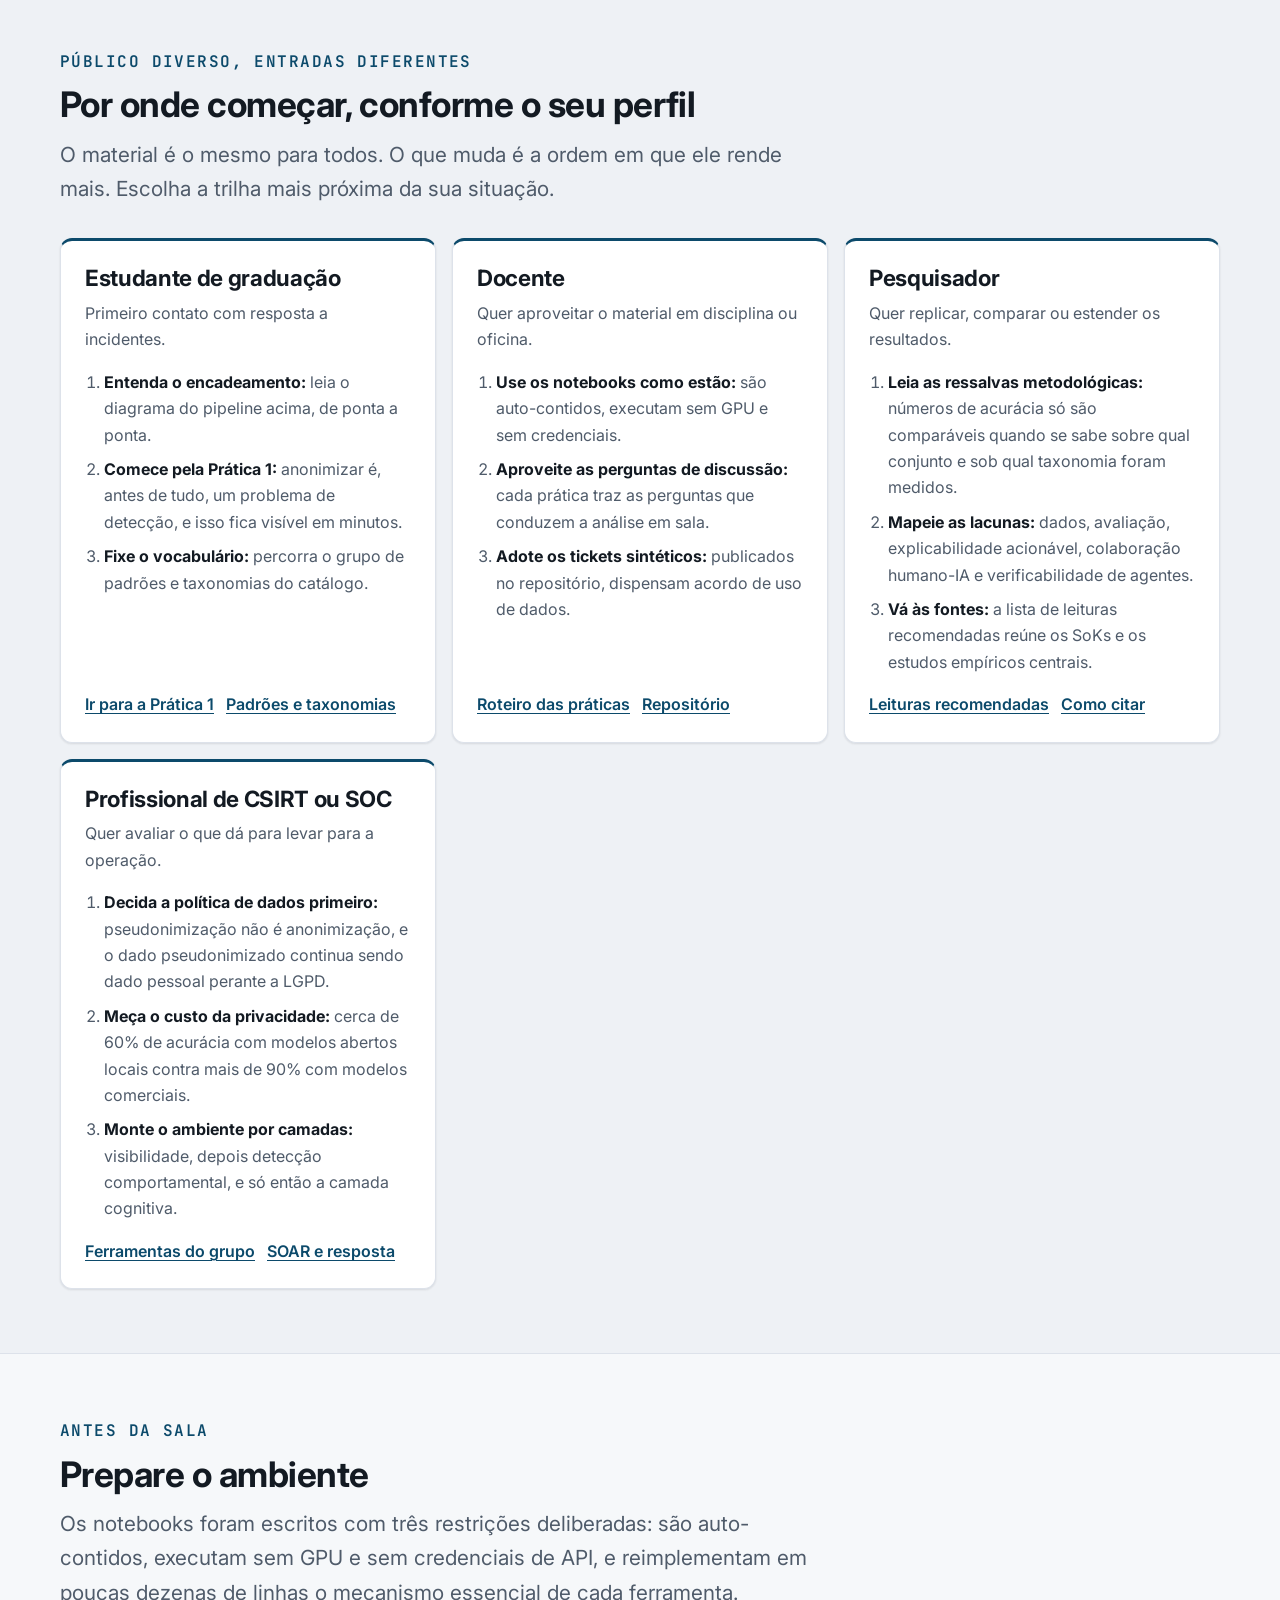
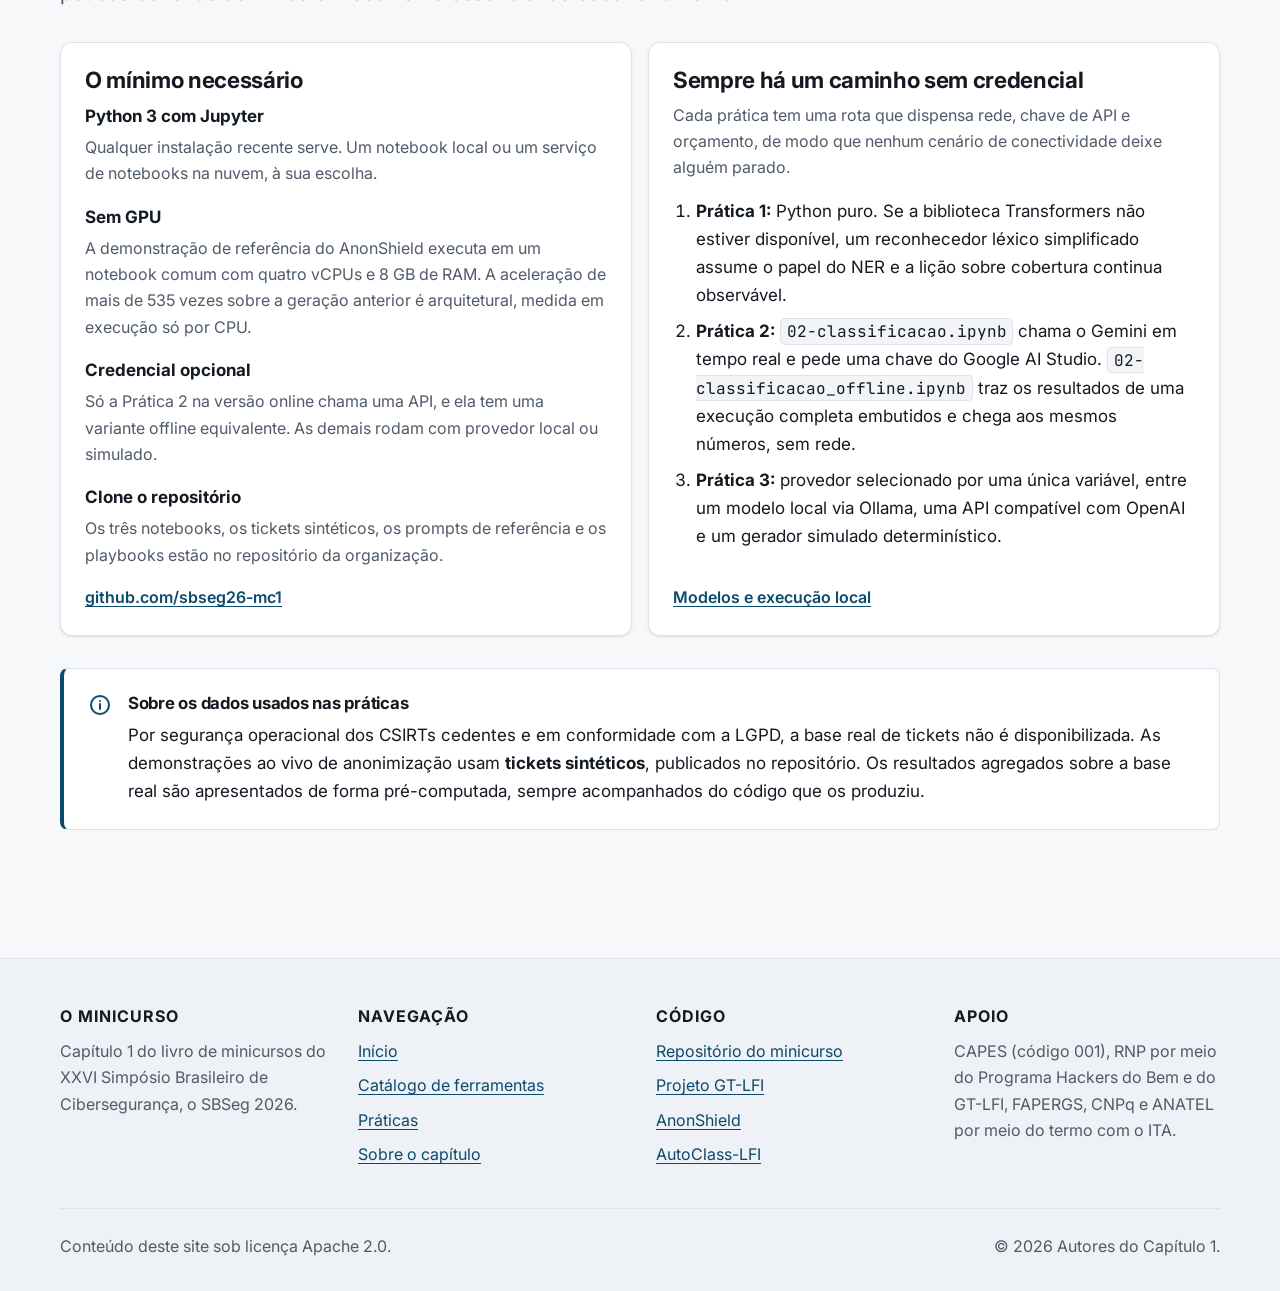
==== commit e8be3000: "Publica o site em três idiomas: português, inglês e espanhol Cada idioma é uma árvore estática indep" ====
--- a/index.html
+++ b/index.html
@@ -7,8 +7,15 @@
 <meta name="description" content="Material do Minicurso 1 do SBSeg 2026. Pseudonimização, classificação de incidentes e geração de playbooks com IA, sobre dados reais anonimizados de CSIRTs, com validação humana em cada transição.">
 <meta name="theme-color" content="#0c4a6b">
 <link rel="icon" href="assets/img/favicon.svg" type="image/svg+xml">
+<link rel="canonical" href="https://sbseg26-mc1.github.io/">
+<link rel="alternate" hreflang="pt-BR" href="https://sbseg26-mc1.github.io/">
+<link rel="alternate" hreflang="en" href="https://sbseg26-mc1.github.io/en/">
+<link rel="alternate" hreflang="es" href="https://sbseg26-mc1.github.io/es/">
+<link rel="alternate" hreflang="x-default" href="https://sbseg26-mc1.github.io/">
 <meta property="og:type" content="website">
 <meta property="og:locale" content="pt_BR">
+<meta property="og:locale:alternate" content="en_US">
+<meta property="og:locale:alternate" content="es_ES">
 <meta property="og:title" content="Minicurso 1 do SBSeg 2026: IA aplicada à Resposta a Incidentes">
 <meta property="og:description" content="Pseudonimização, classificação e geração de playbooks com IA, sobre dados reais anonimizados de CSIRTs.">
 <meta property="og:url" content="https://sbseg26-mc1.github.io/">
@@ -54,7 +61,16 @@
     </nav>
 
     <div class="header-actions">
-      <button class="icon-btn theme-toggle" type="button" aria-label="Alternar modo claro e escuro">
+      <nav class="lang" aria-label="Idioma">
+        <a href="index.html" hreflang="pt-BR" aria-current="true" title="Português">PT</a>
+        <a href="en/index.html" hreflang="en" title="English">EN</a>
+        <a href="es/index.html" hreflang="es" title="Español">ES</a>
+      </nav>
+
+      <button class="icon-btn theme-toggle" type="button"
+              aria-label="Alternar modo claro e escuro"
+              data-rotulo-claro="Ativar modo claro"
+              data-rotulo-escuro="Ativar modo escuro">
         <svg class="icon-sun" viewBox="0 0 24 24" fill="none" stroke="currentColor" stroke-width="2" stroke-linecap="round" aria-hidden="true"><circle cx="12" cy="12" r="4.5"/><path d="M12 2v2M12 20v2M4.9 4.9l1.4 1.4M17.7 17.7l1.4 1.4M2 12h2M20 12h2M4.9 19.1l1.4-1.4M17.7 6.3l1.4-1.4"/></svg>
         <svg class="icon-moon" viewBox="0 0 24 24" fill="none" stroke="currentColor" stroke-width="2" stroke-linecap="round" stroke-linejoin="round" aria-hidden="true"><path d="M21 12.8A9 9 0 1 1 11.2 3a7 7 0 0 0 9.8 9.8z"/></svg>
       </button>
--- a/assets/css/site.css
+++ b/assets/css/site.css
@@ -414,6 +414,45 @@
 .nav a[aria-current="page"] {
   color: var(--primary);
   background: var(--primary-soft);
+}
+
+/* Seletor de idioma. Três links e nada mais: trocar de idioma é seguir um link
+   para a página equivalente na outra árvore, sem JavaScript envolvido. Fica
+   dentro de .header-actions, e não dentro de .nav, para continuar visível
+   quando o menu principal se recolhe em telas estreitas: um seletor escondido
+   atrás do menu ficaria invisível justamente para quem não lê o rótulo do
+   menu. */
+.lang {
+  display: flex;
+  align-items: stretch;
+  background: var(--surface);
+  border: 1px solid var(--border);
+  border-radius: var(--radius-sm);
+  overflow: hidden;
+}
+
+.lang a {
+  display: inline-flex;
+  align-items: center;
+  min-height: 2.5rem;
+  padding: 0 var(--sp-2);
+  color: var(--text-muted);
+  font-size: var(--fs-sm);
+  font-weight: 600;
+  line-height: 1;
+  text-decoration: none;
+}
+
+.lang a + a { border-left: 1px solid var(--border); }
+
+.lang a:hover {
+  background: var(--surface-2);
+  color: var(--text);
+}
+
+.lang a[aria-current="true"] {
+  background: var(--primary-soft);
+  color: var(--primary);
 }
 
 .header-actions {
@@ -489,6 +528,7 @@
    para leitores de tela. */
 @media (max-width: 620px) {
   .brand { gap: var(--sp-2); }
+  .lang a { padding: 0 0.4rem; }
   .brand__name { display: none; }
 
   .brand__meta {
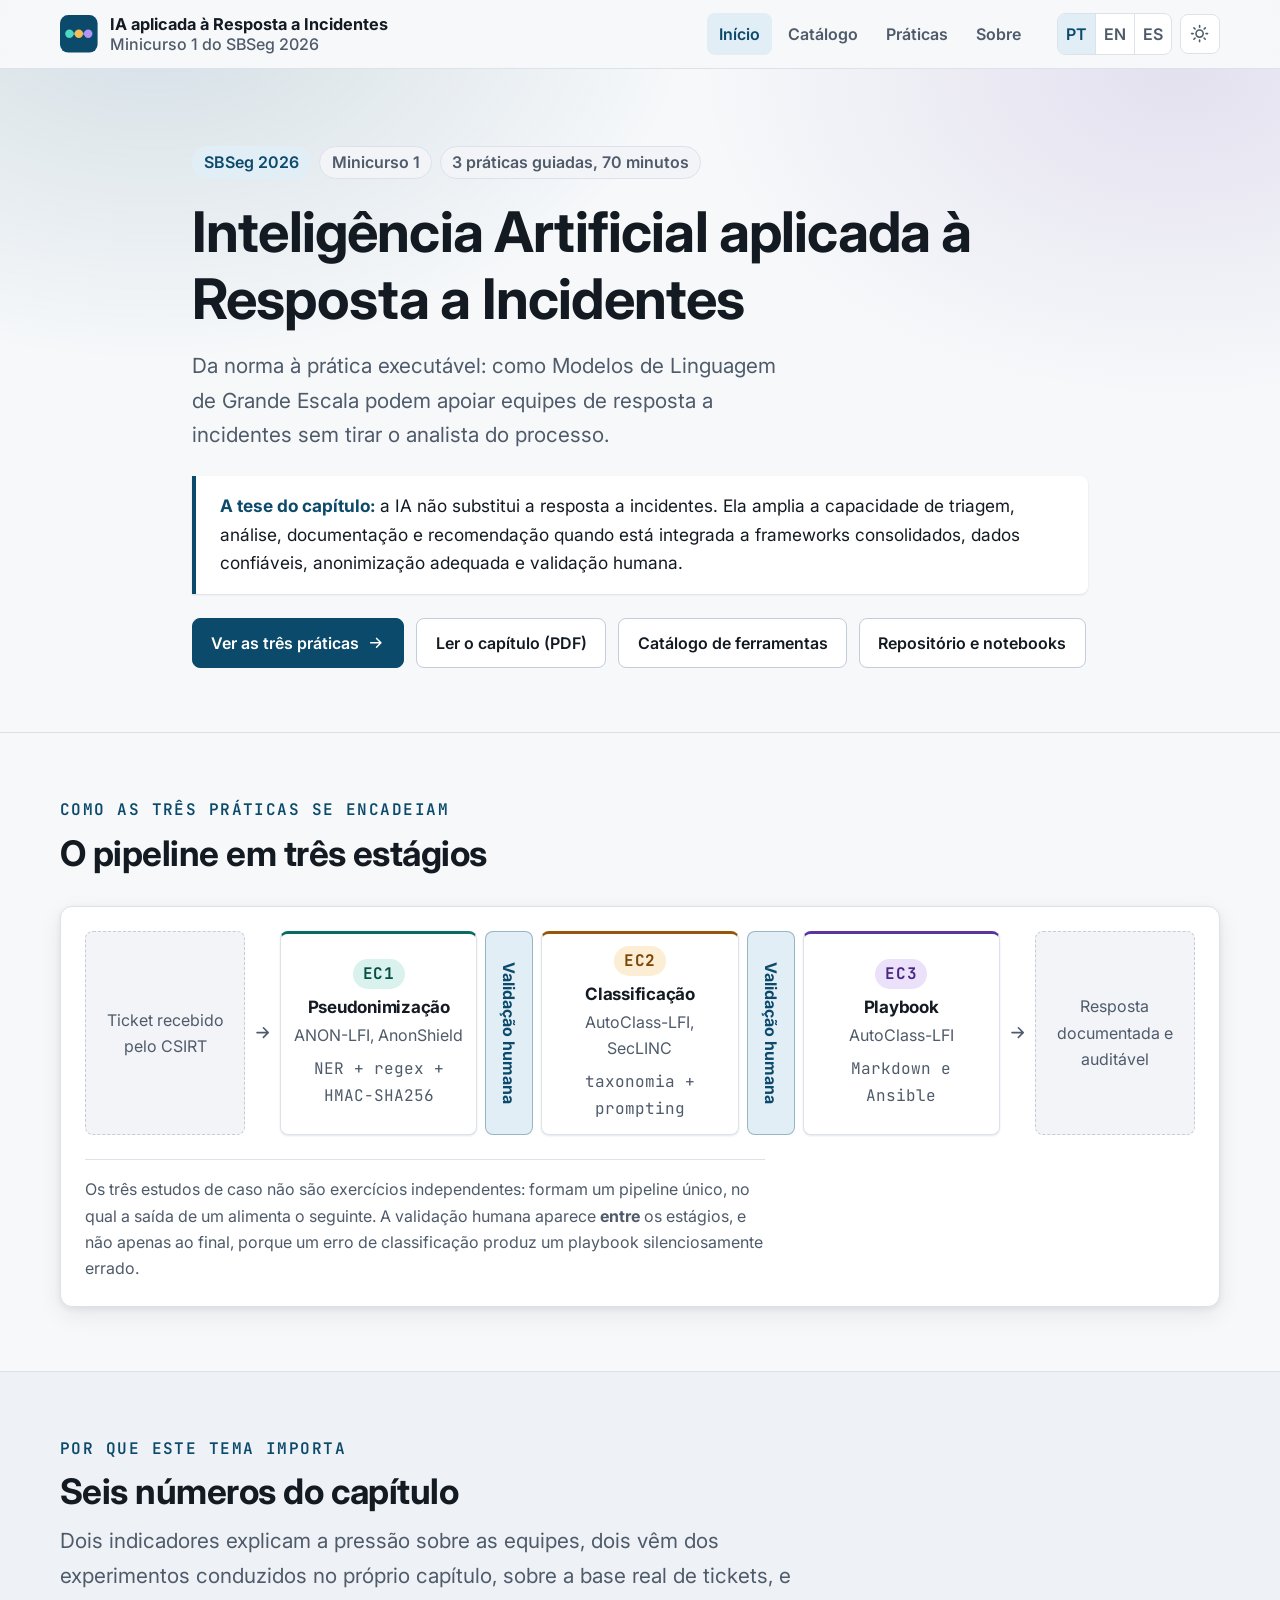
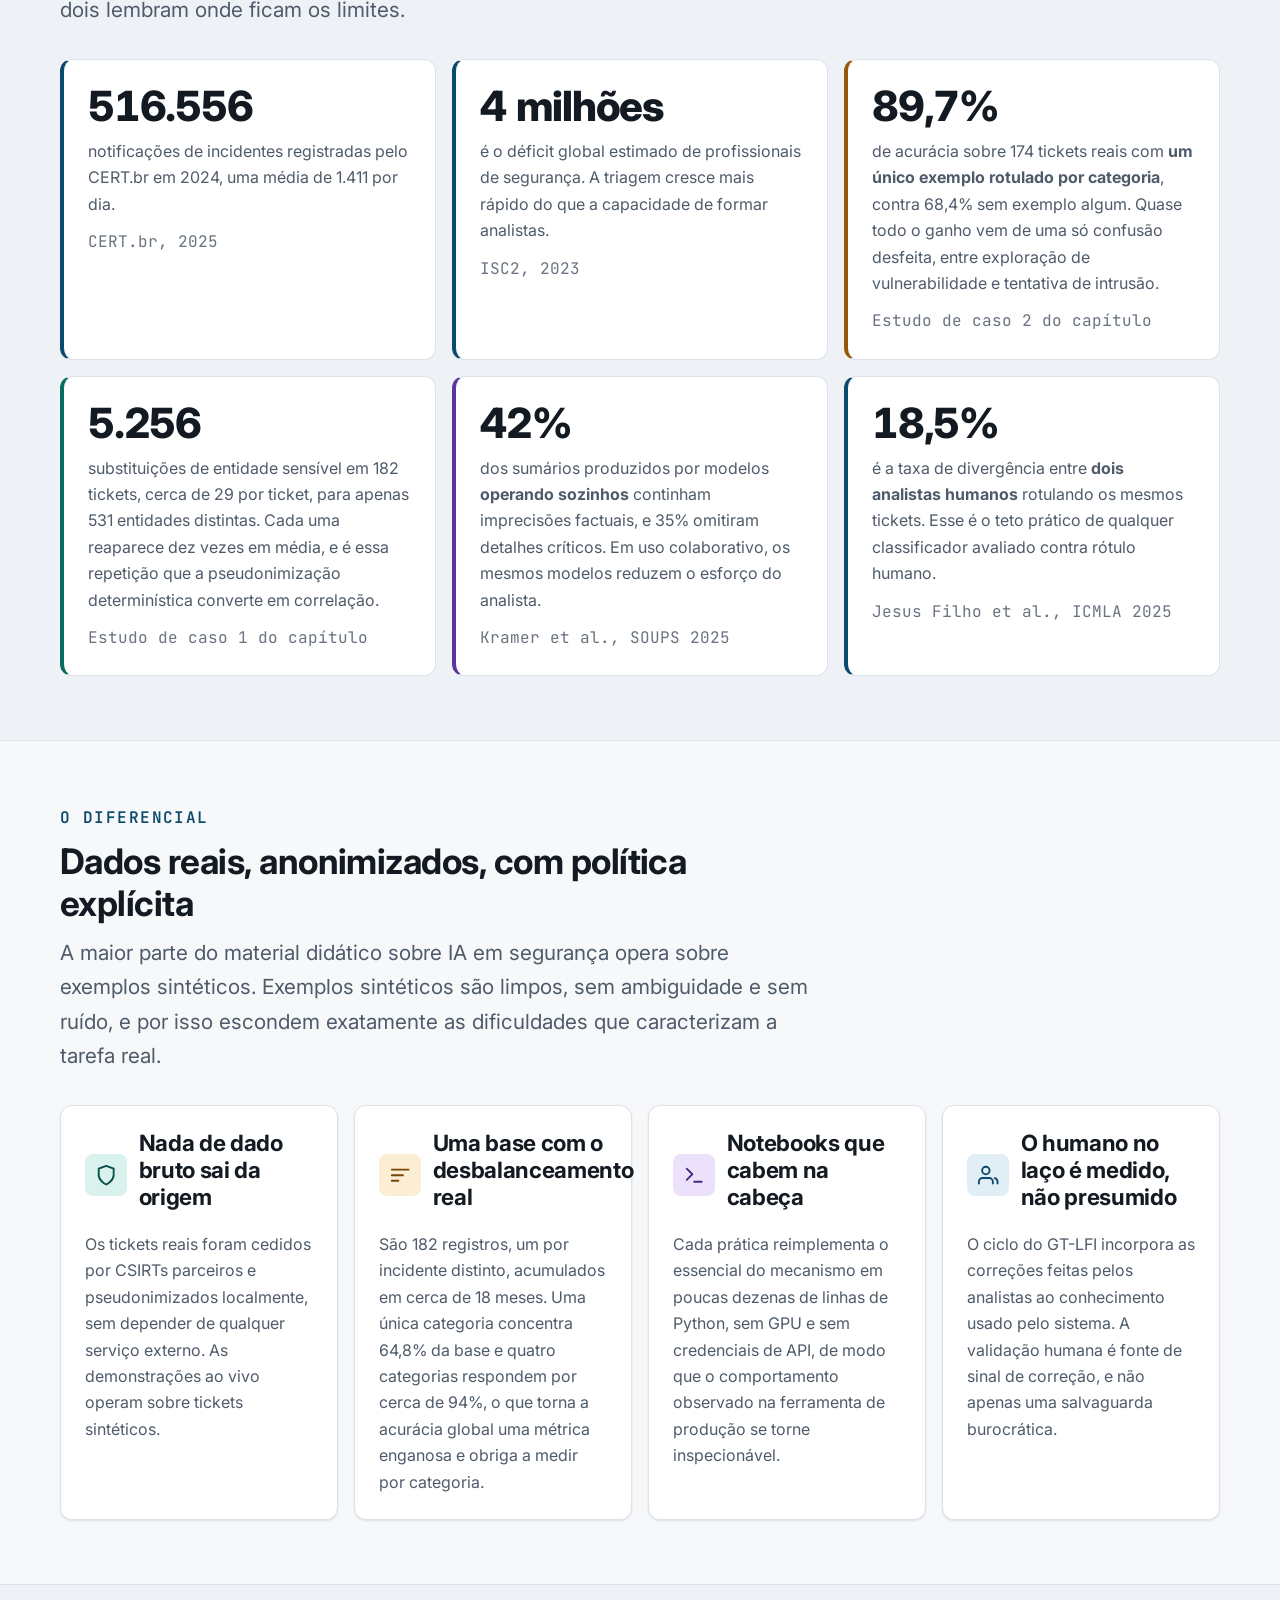
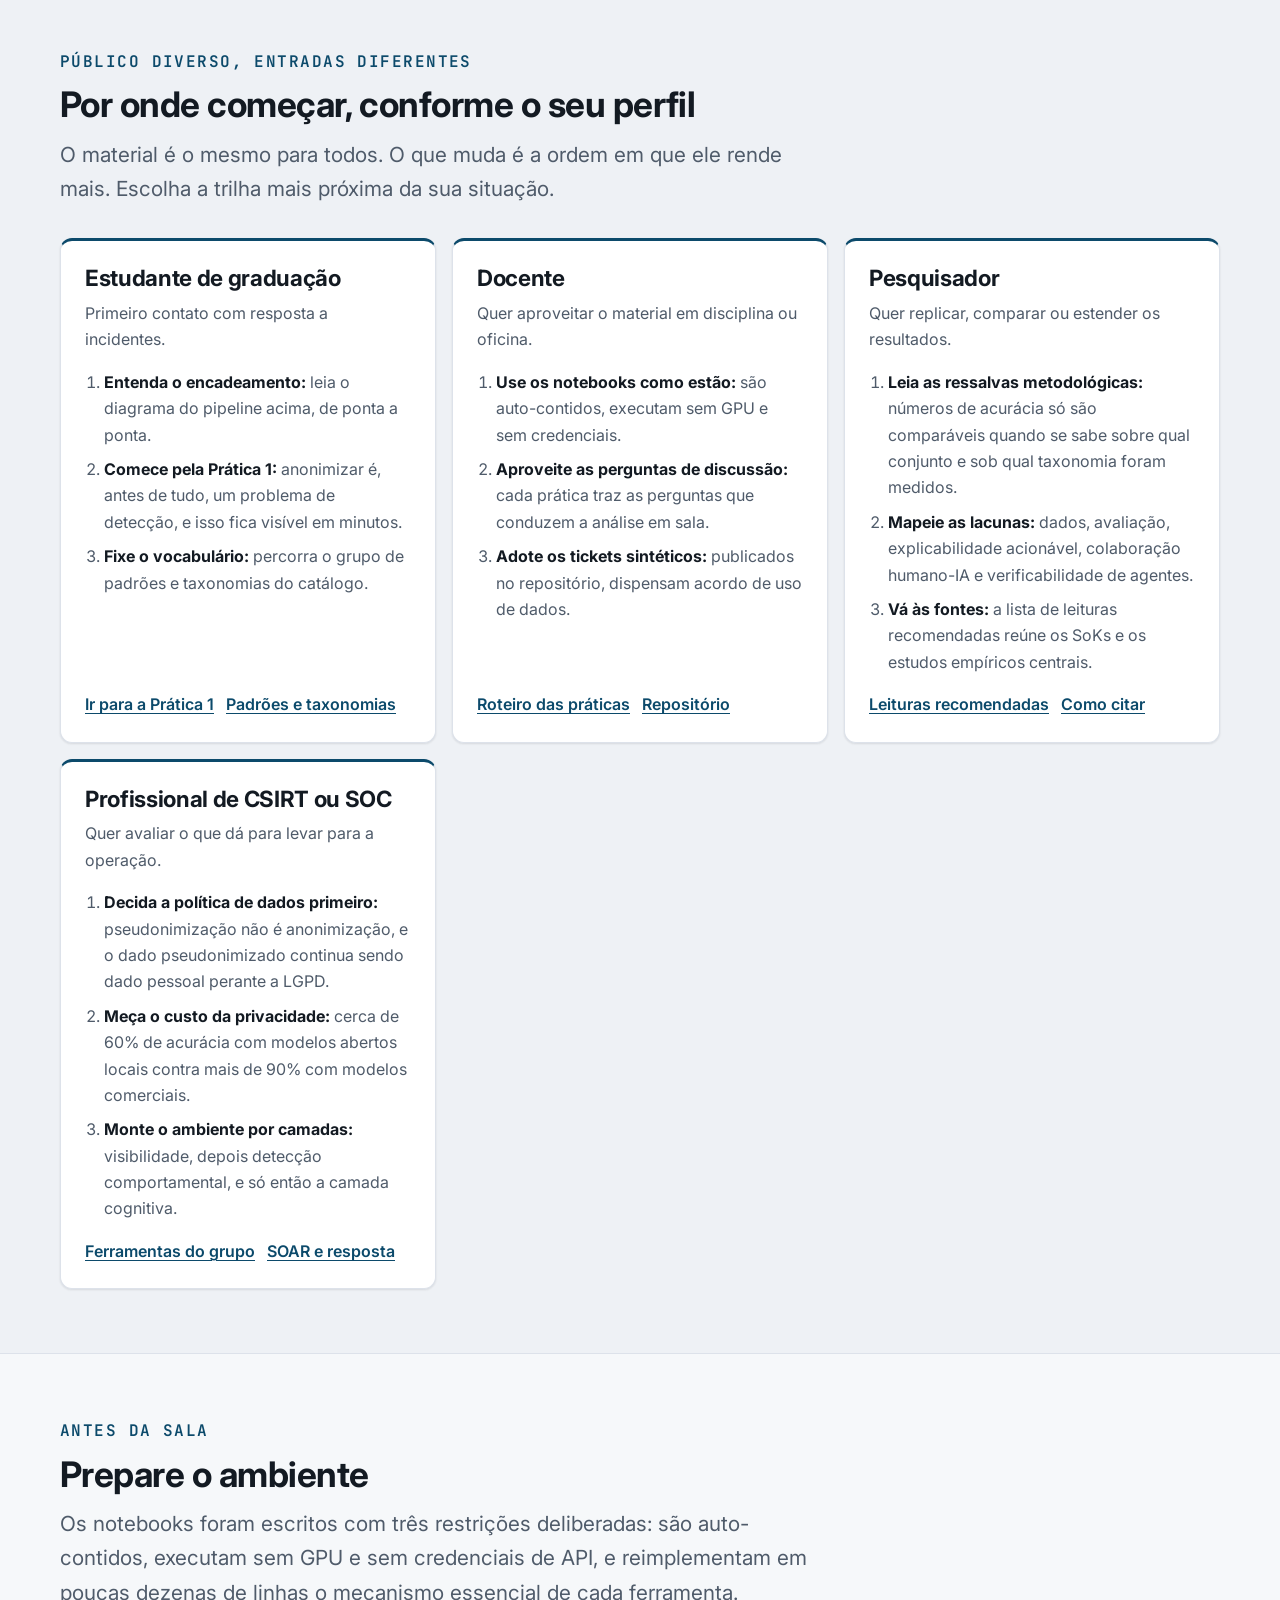
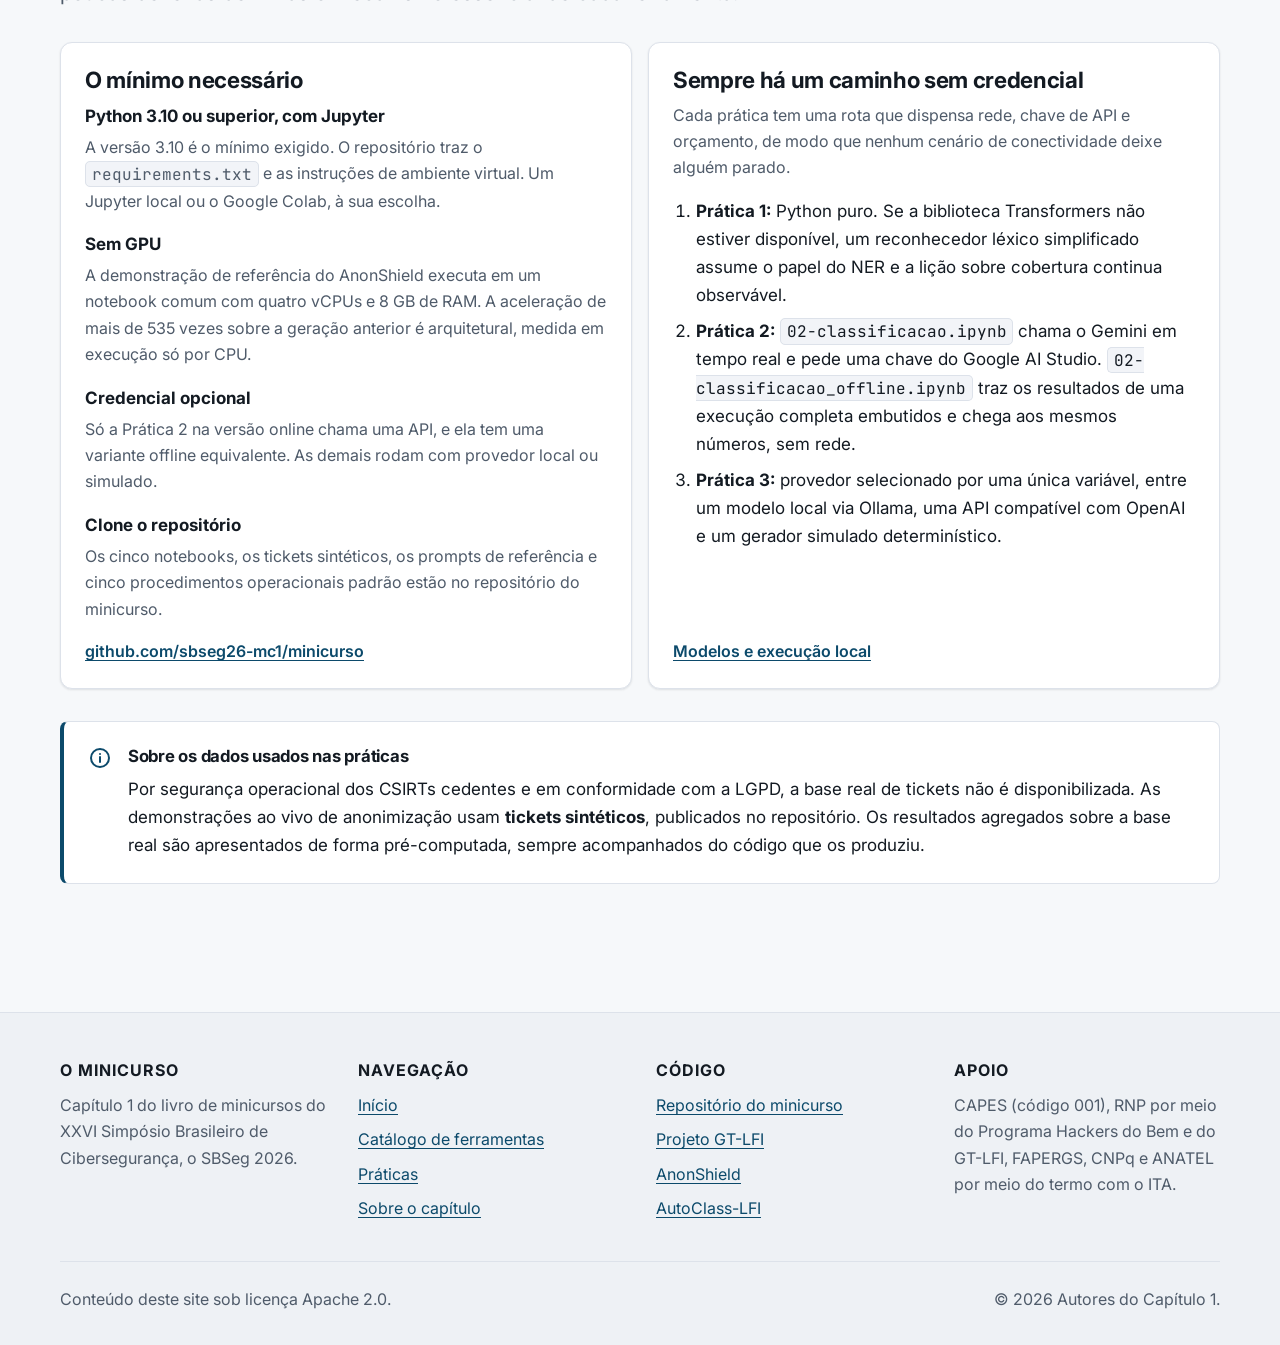
==== commit 7aeabc09: "Aponta o site para o repositório do material e publica o capítulo em PDF Os 27 links do material apo" ====
--- a/index.html
+++ b/index.html
@@ -112,8 +112,9 @@
         Ver as três práticas
         <svg viewBox="0 0 24 24" fill="none" stroke="currentColor" stroke-width="2" stroke-linecap="round" stroke-linejoin="round" aria-hidden="true"><path d="M5 12h14M13 6l6 6-6 6"/></svg>
       </a>
+      <a class="btn" href="assets/minicurso-sbseg2026.pdf">Ler o capítulo (PDF)</a>
       <a class="btn" href="catalogo.html">Catálogo de ferramentas</a>
-      <a class="btn" href="https://github.com/sbseg26-mc1">Repositório e notebooks</a>
+      <a class="btn" href="https://github.com/sbseg26-mc1/minicurso">Repositório e notebooks</a>
     </div>
   </div>
 </section>
@@ -366,7 +367,7 @@
         </ol>
         <div class="card__links">
           <a href="praticas.html">Roteiro das práticas</a>
-          <a href="https://github.com/sbseg26-mc1">Repositório</a>
+          <a href="https://github.com/sbseg26-mc1/minicurso">Repositório</a>
         </div>
       </article>
 
@@ -419,17 +420,17 @@
       <div class="card">
         <h3>O mínimo necessário</h3>
         <dl class="deflist">
-          <dt>Python 3 com Jupyter</dt>
-          <dd>Qualquer instalação recente serve. Um notebook local ou um serviço de notebooks na nuvem, à sua escolha.</dd>
+          <dt>Python 3.10 ou superior, com Jupyter</dt>
+          <dd>A versão 3.10 é o mínimo exigido. O repositório traz o <code>requirements.txt</code> e as instruções de ambiente virtual. Um Jupyter local ou o Google Colab, à sua escolha.</dd>
           <dt>Sem GPU</dt>
           <dd>A demonstração de referência do AnonShield executa em um notebook comum com quatro vCPUs e 8 GB de RAM. A aceleração de mais de 535 vezes sobre a geração anterior é arquitetural, medida em execução só por CPU.</dd>
           <dt>Credencial opcional</dt>
           <dd>Só a Prática 2 na versão online chama uma API, e ela tem uma variante offline equivalente. As demais rodam com provedor local ou simulado.</dd>
           <dt>Clone o repositório</dt>
-          <dd>Os três notebooks, os tickets sintéticos, os prompts de referência e os playbooks estão no repositório da organização.</dd>
+          <dd>Os cinco notebooks, os tickets sintéticos, os prompts de referência e cinco procedimentos operacionais padrão estão no repositório do minicurso.</dd>
         </dl>
         <div class="card__links">
-          <a href="https://github.com/sbseg26-mc1">github.com/sbseg26-mc1</a>
+          <a href="https://github.com/sbseg26-mc1/minicurso">github.com/sbseg26-mc1/minicurso</a>
         </div>
       </div>
 
@@ -493,7 +494,7 @@
       <div>
         <h4>Código</h4>
         <ul>
-          <li><a href="https://github.com/sbseg26-mc1">Repositório do minicurso</a></li>
+          <li><a href="https://github.com/sbseg26-mc1/minicurso">Repositório do minicurso</a></li>
           <li><a href="https://gt-rnp-lfi.github.io/home/">Projeto GT-LFI</a></li>
           <li><a href="https://github.com/AnonShield/anonshield">AnonShield</a></li>
           <li><a href="https://github.com/gt-rnp-lfi/lfi-autoclass">AutoClass-LFI</a></li>
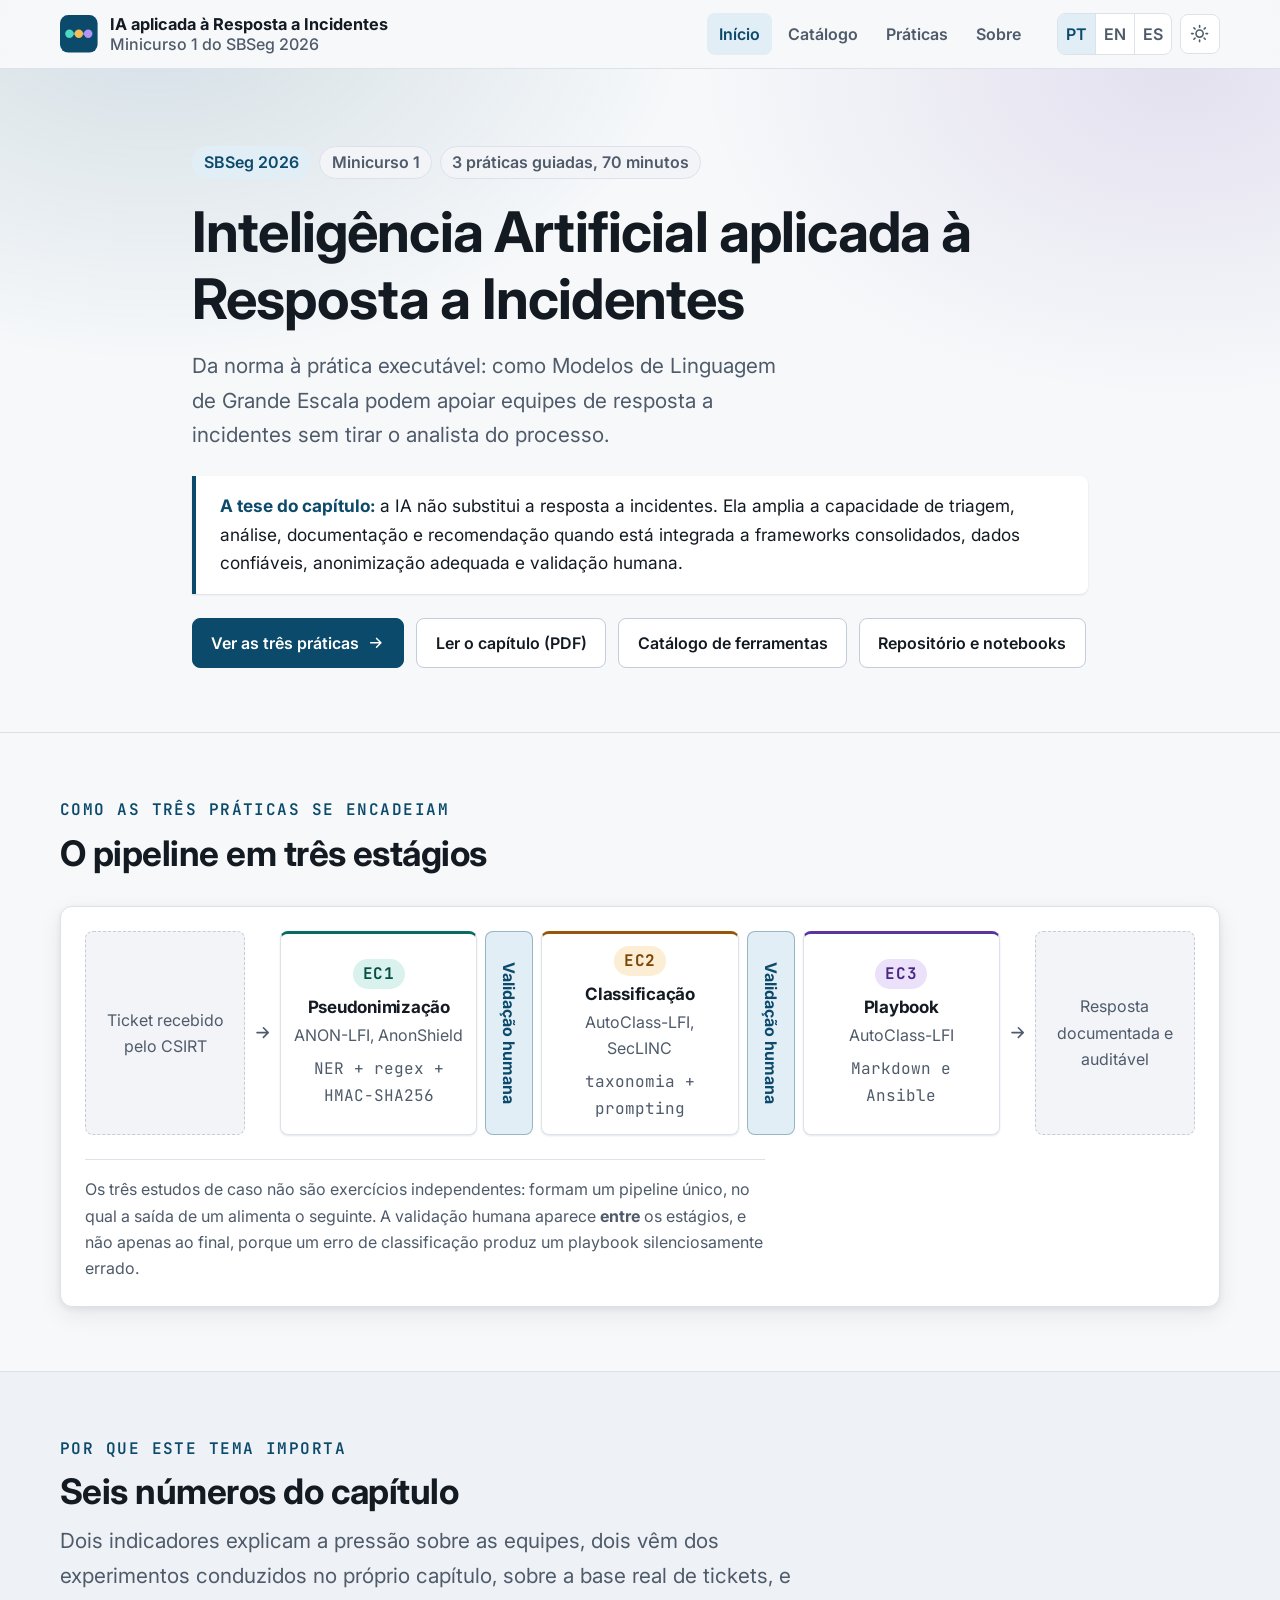
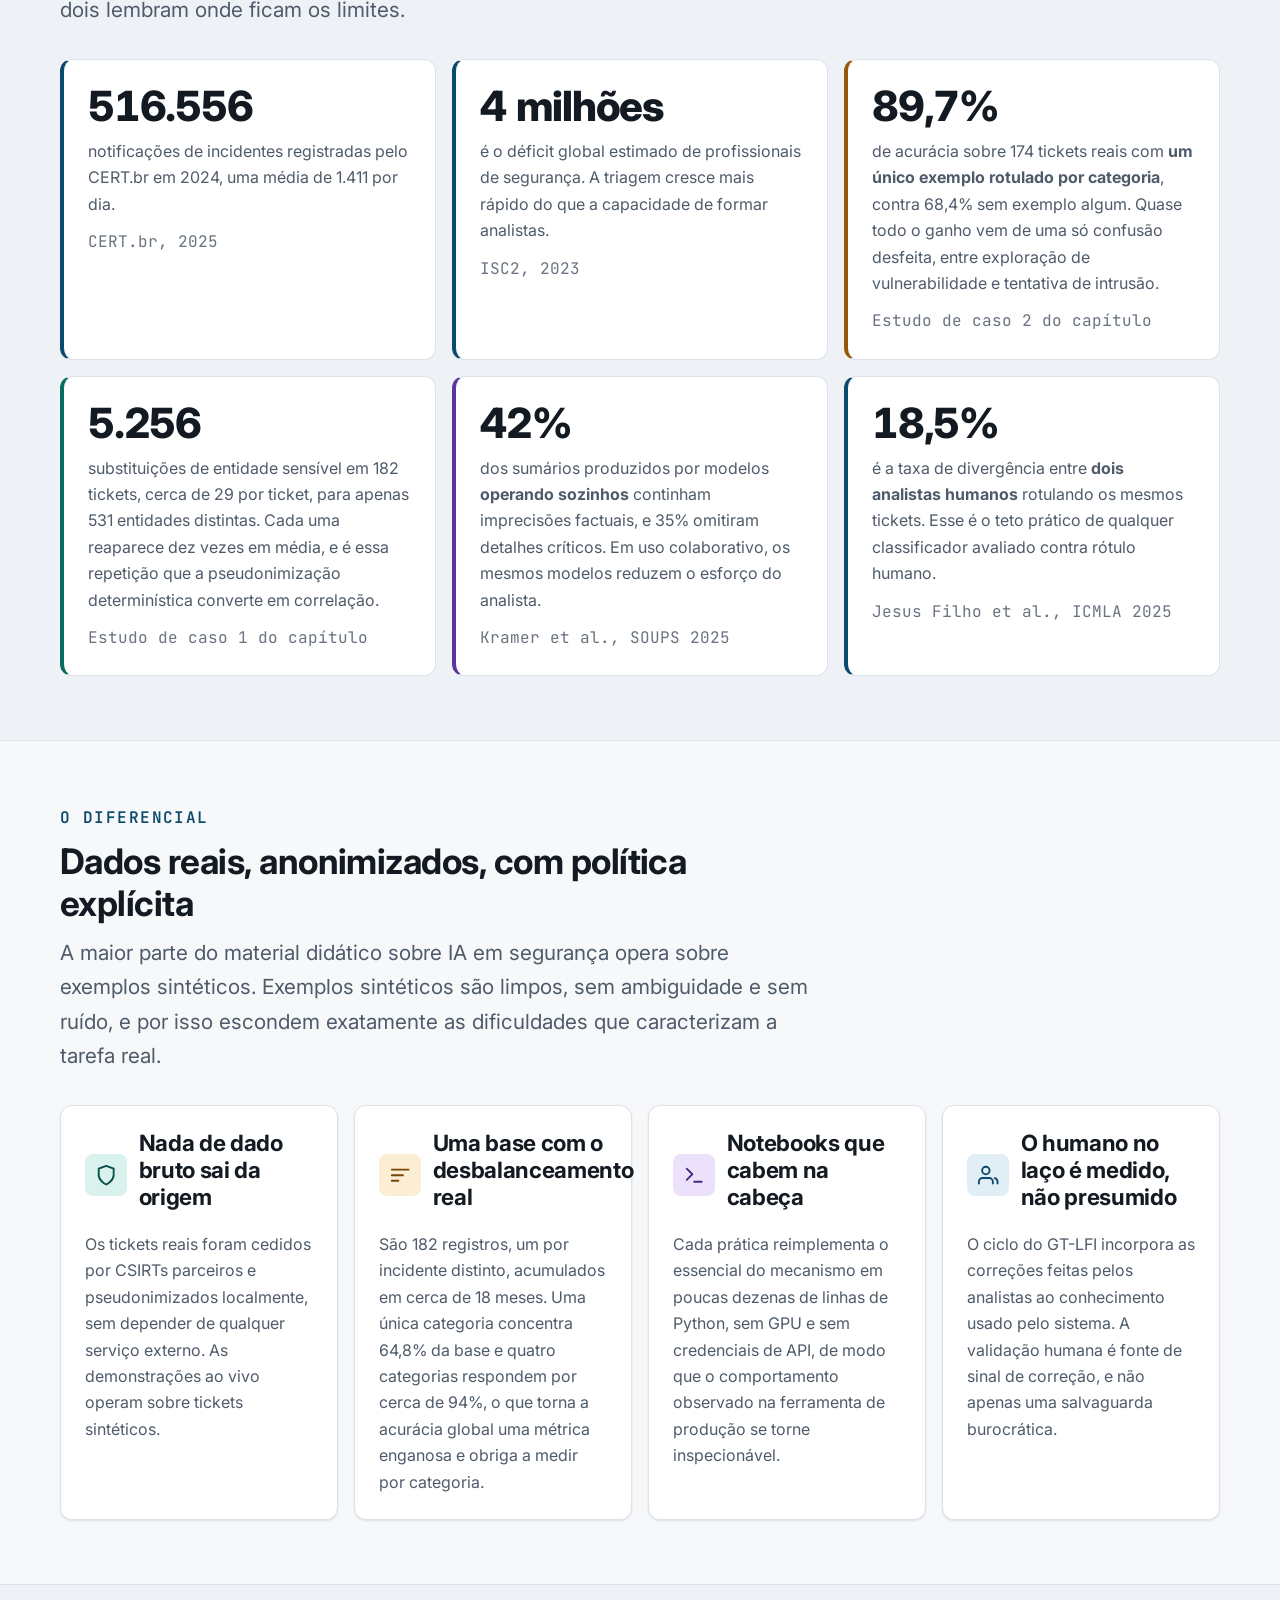
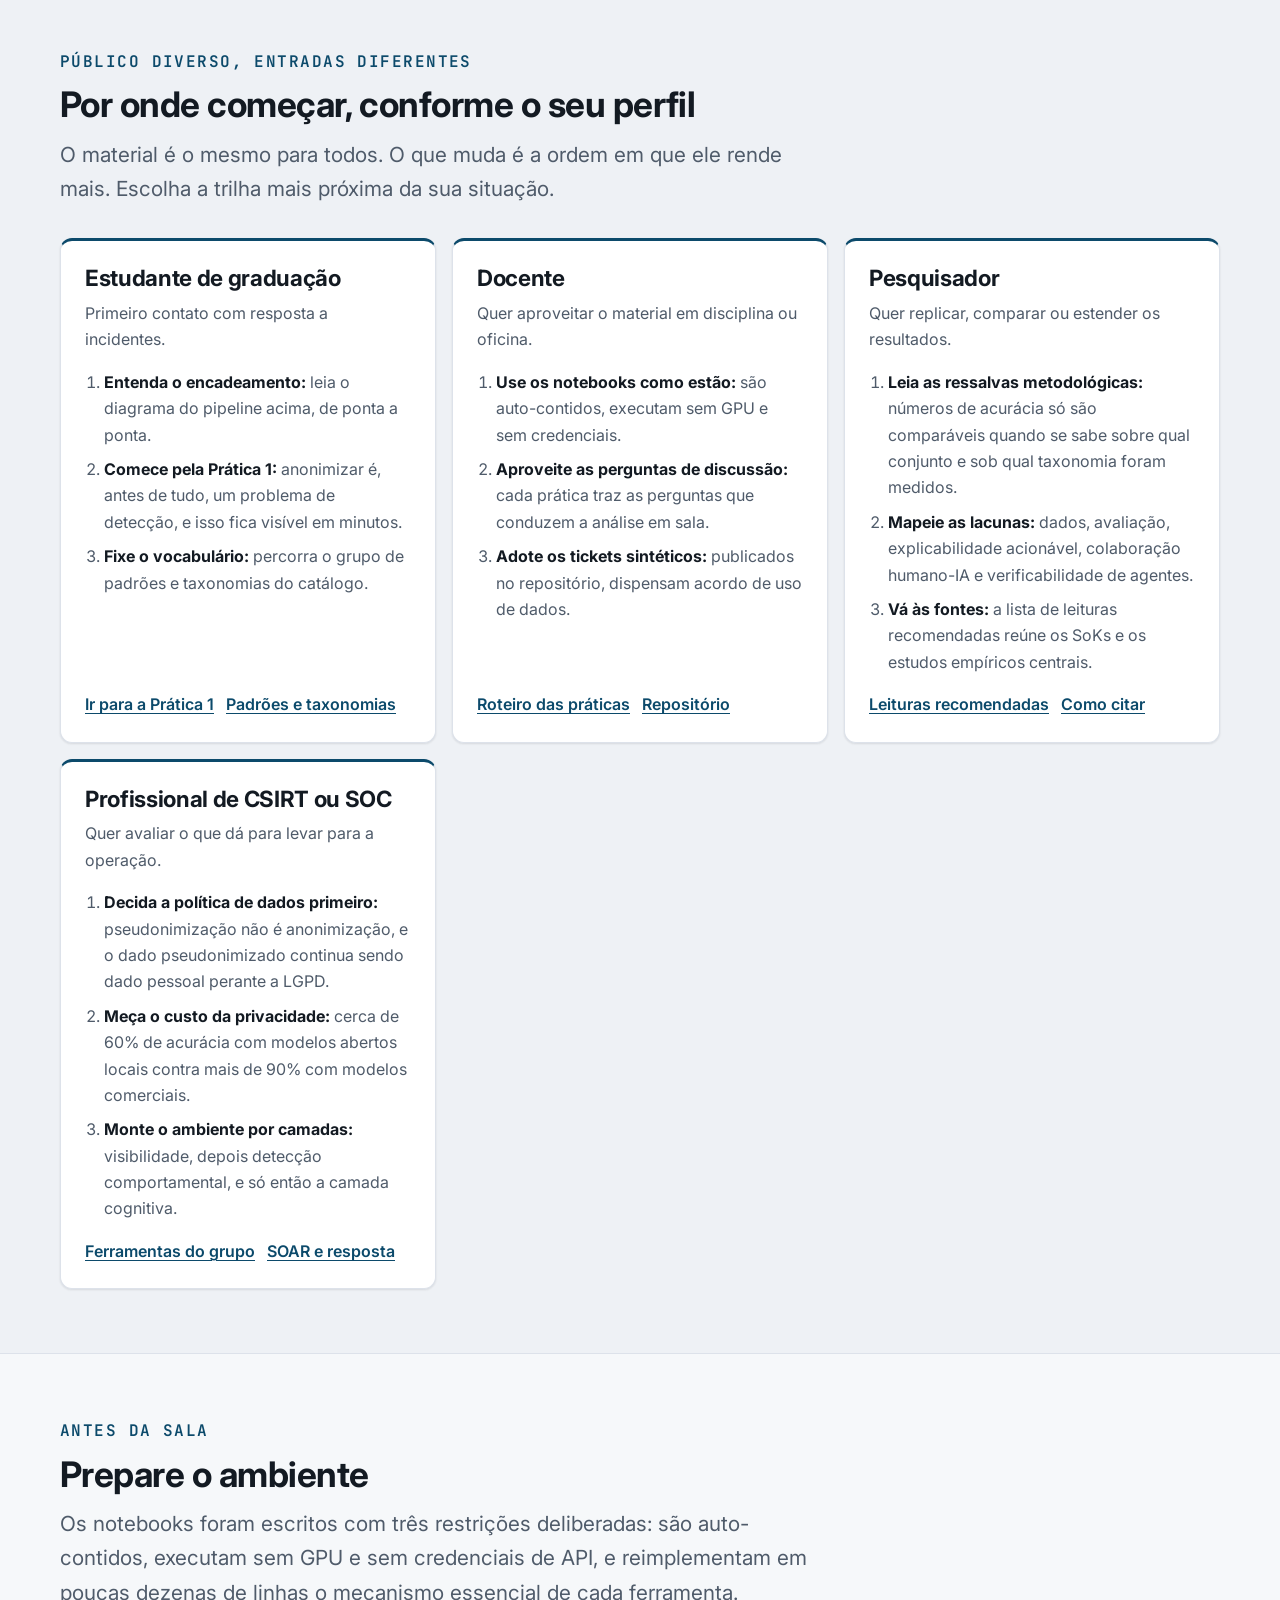
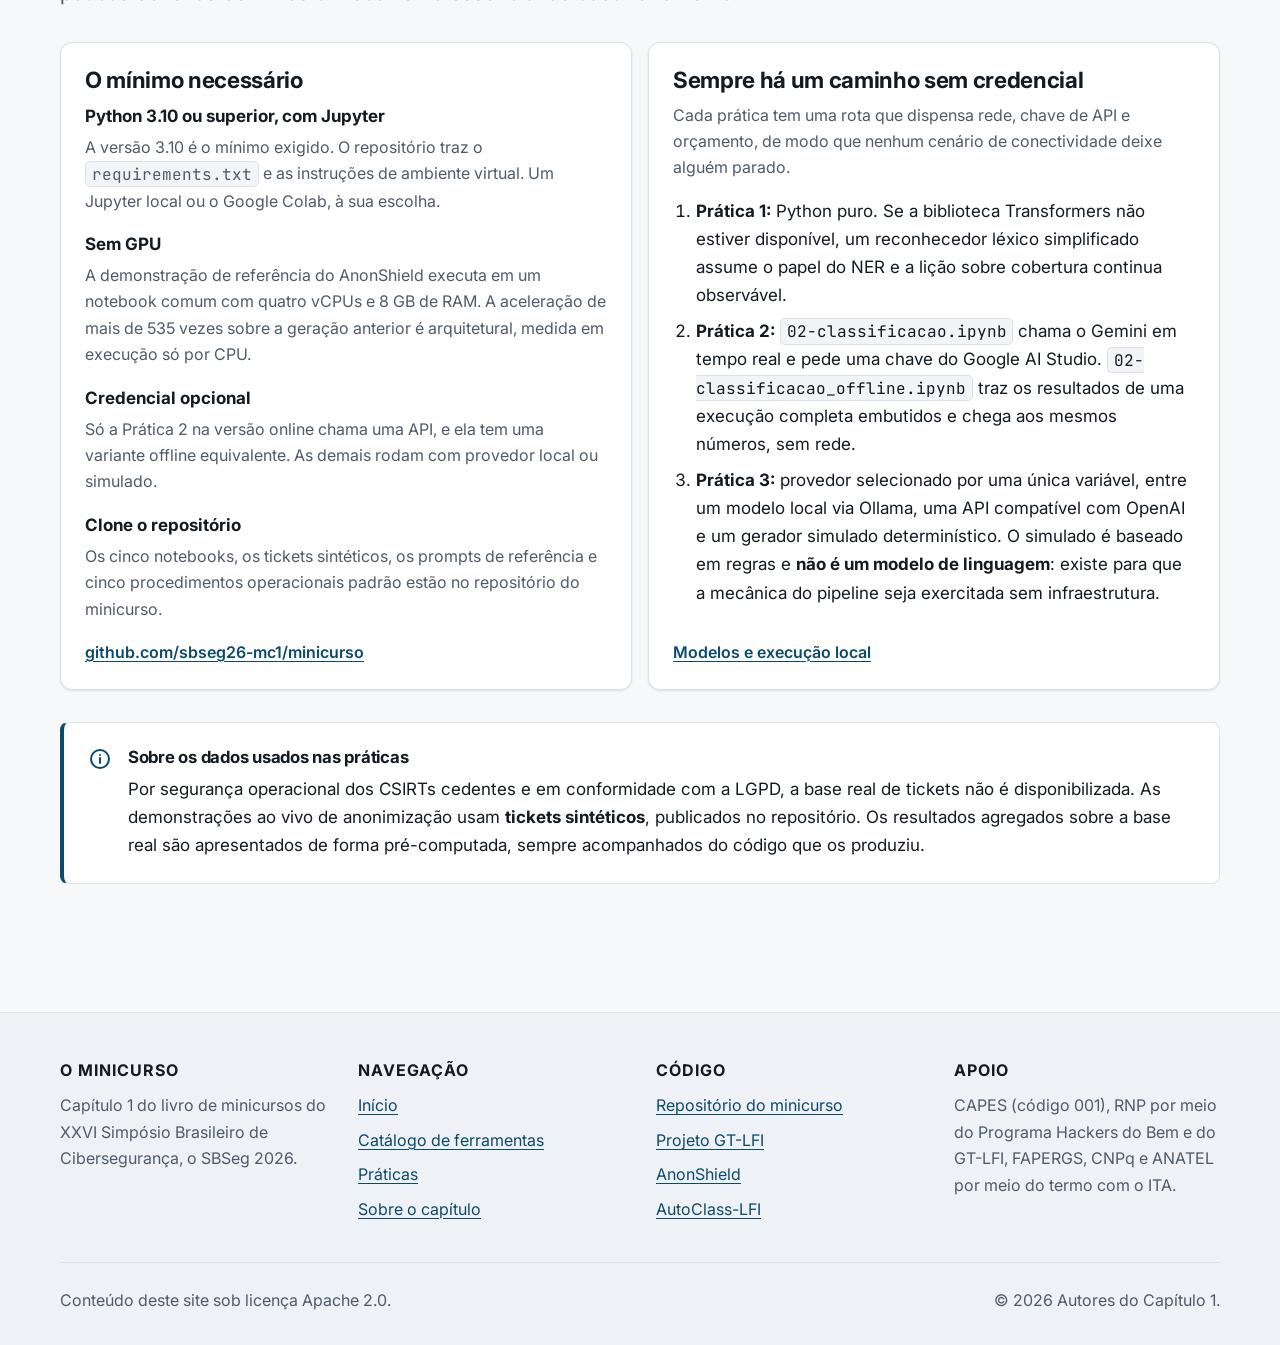
==== commit b311b5fd: "Acrescenta ressalvas do material e reconcilia a especificação de 2026-08-05 Quatro pontos vindos da " ====
--- a/index.html
+++ b/index.html
@@ -443,7 +443,7 @@
         <ol>
           <li><strong>Prática 1:</strong> Python puro. Se a biblioteca Transformers não estiver disponível, um reconhecedor léxico simplificado assume o papel do NER e a lição sobre cobertura continua observável.</li>
           <li><strong>Prática 2:</strong> <code>02-classificacao.ipynb</code> chama o Gemini em tempo real e pede uma chave do Google AI Studio. <code>02-classificacao_offline.ipynb</code> traz os resultados de uma execução completa embutidos e chega aos mesmos números, sem rede.</li>
-          <li><strong>Prática 3:</strong> provedor selecionado por uma única variável, entre um modelo local via Ollama, uma API compatível com OpenAI e um gerador simulado determinístico.</li>
+          <li><strong>Prática 3:</strong> provedor selecionado por uma única variável, entre um modelo local via Ollama, uma API compatível com OpenAI e um gerador simulado determinístico. O simulado é baseado em regras e <strong>não é um modelo de linguagem</strong>: existe para que a mecânica do pipeline seja exercitada sem infraestrutura.</li>
         </ol>
         <div class="card__links">
           <a href="catalogo.html#modelos">Modelos e execução local</a>
